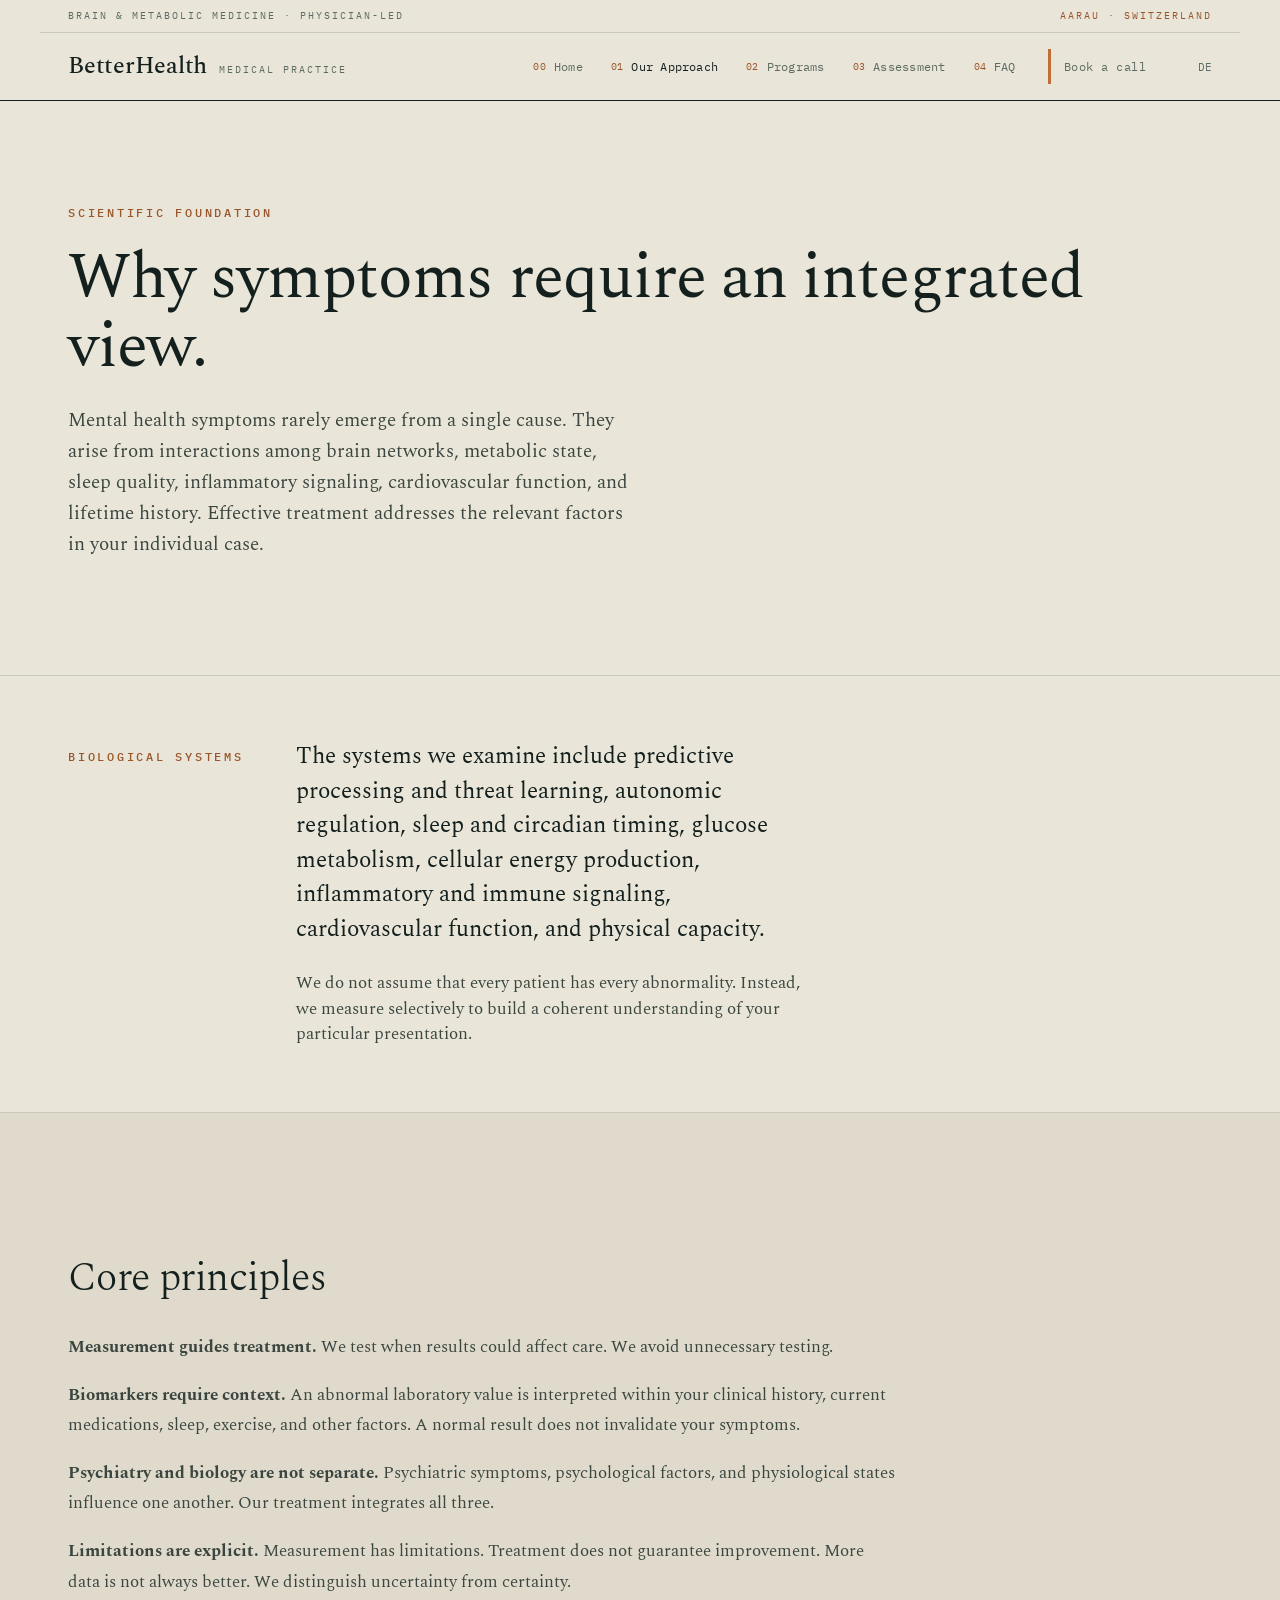
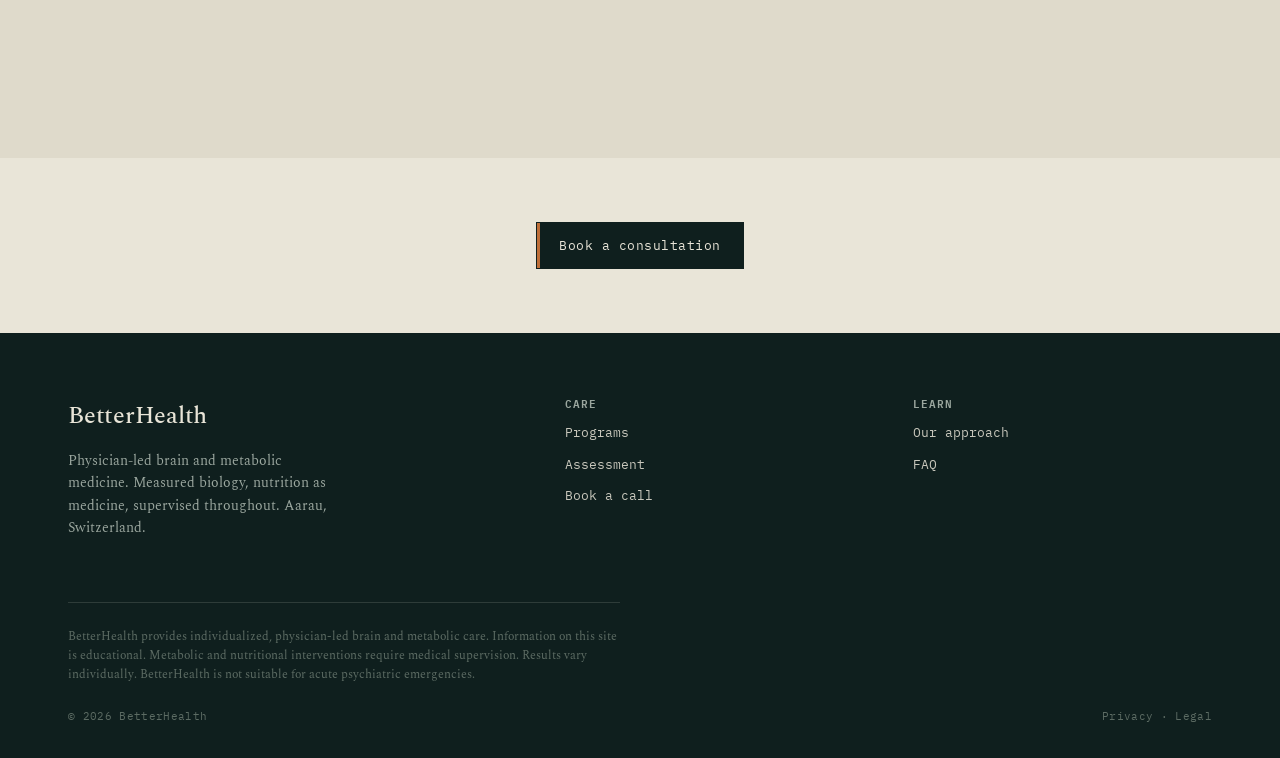
==== approach/index.html @ c5322942 "Add BetterHealth approach page" ====
<!DOCTYPE html>
<html lang="en"><head><meta charset="utf-8"/><meta content="width=device-width, initial-scale=1.0" name="viewport"/><meta content="#17302d" name="theme-color"/><meta content="light" name="color-scheme"/><title>Our Approach — BetterHealth</title><meta content="The scientific and clinical framework behind BetterHealth precision psychiatry and brain-health care." name="description"/><meta content="Our Approach — BetterHealth" property="og:title"/><meta content="The scientific and clinical framework behind BetterHealth precision psychiatry and brain-health care." property="og:description"/><meta content="website" property="og:type"/><link href="../favicon.svg" rel="icon" type="image/svg+xml"/><link href="../site.webmanifest" rel="manifest"/><link href="https://fonts.googleapis.com" rel="preconnect"/><link crossorigin="" href="https://fonts.gstatic.com" rel="preconnect"/><link href="https://fonts.googleapis.com/css2?family=Spectral:ital,wght@0,300;0,400;0,500;0,600;1,400;1,500&amp;family=IBM+Plex+Mono:wght@400;500;600&amp;display=swap" rel="stylesheet"/><link href="../assets/styles.css" rel="stylesheet"/></head><body><a class="skip-link" href="#main-content">Skip to content</a><noscript><p class="no-js-notice">This website requires JavaScript for language switching and interactive elements.</p></noscript><header class="nav">
<div class="registry">
<span data-de="Gehirn- und Stoffwechselmedizin · Ärztlich geleitet" data-en="Brain &amp; metabolic medicine · Physician-led">Brain &amp; metabolic medicine · Physician-led</span>
<span data-de="Aarau · Schweiz" data-en="Aarau · Switzerland">Aarau · Switzerland</span>
</div>
<div class="nav-inner">
<a class="brand" href="../"><b>BetterHealth</b><span data-de="Praxis" data-en="Medical Practice">Medical Practice</span></a>
<button aria-controls="navMenu" aria-expanded="false" aria-label="Menu" class="menu-toggle" type="button">☰</button>
<nav aria-label="Primary" class="nav-index" id="navMenu">
<a href="../"><i>00</i><span data-de="Startseite" data-en="Home">Home</span></a>
<a aria-current="page" href="../approach/"><i>01</i><span data-de="Unser Ansatz" data-en="Our Approach">Our Approach</span></a>
<a href="../programs/"><i>02</i><span data-de="Programme" data-en="Programs">Programs</span></a>
<a href="../assessment/"><i>03</i><span data-de="Bewertung" data-en="Assessment">Assessment</span></a>
<a href="../faq/"><i>04</i><span data-de="Häufig gestellte Fragen" data-en="FAQ">FAQ</span></a>
<a class="btn btn-solid" href="../contact/"><span data-de="Termin buchen" data-en="Book a call">Book a call</span></a>
<button aria-label="Switch language" class="lang-toggle" type="button"><span data-de="EN" data-en="DE">DE</span></button>
</nav>
</div>
</header><main class="page" id="main-content">
<section class="section">
<div class="wrap">
<span class="cap" data-de="Wissenschaftliche Grundlage" data-en="Scientific foundation">Scientific foundation</span>
<h1 data-de="Warum Symptome eine integrierte Sicht erfordern." data-en="Why symptoms require an integrated view." style="font-size:clamp(38px,5.4vw,64px);margin-top:18px">Why symptoms require an integrated view.</h1>
<p data-de="Symptome der psychischen Gesundheit entstehen selten aus einer einzigen Ursache. Sie entstehen aus Wechselwirkungen zwischen Hirnnetzwerken, Stoffwechselzustand, Schlafqualität, Entzündungssignalen, Herz-Kreislauf-Funktion und Lebensgeschichte. Eine effektive Behandlung berücksichtigt die relevanten Faktoren in Ihrem einzelnen Fall." data-en="Mental health symptoms rarely emerge from a single cause. They arise from interactions among brain networks, metabolic state, sleep quality, inflammatory signaling, cardiovascular function, and lifetime history. Effective treatment addresses the relevant factors in your individual case." style="font-size:19px;color:var(--ink-soft);margin-top:24px;max-width:56ch">Mental health symptoms rarely emerge from a single cause. They arise from interactions among brain networks, metabolic state, sleep quality, inflammatory signaling, cardiovascular function, and lifetime history. Effective treatment addresses the relevant factors in your individual case.</p>
</div>
</section>
<section class="thesis">
<div class="wrap">
<span class="cap" data-de="Biologische Systeme" data-en="Biological systems">Biological systems</span>
<div>
<p data-de="Die Systeme, die wir untersuchen, umfassen vorhersagende Verarbeitung und Bedrohungserlernen, autonome Regulierung, Schlaf- und zirkadiane Zeitgebung, Glukosestoffwechsel, zelluläre Energieproduktion, Entzündungs- und Immunsignalisierung, Herz-Kreislauf-Funktion und physische Kapazität." data-en="The systems we examine include predictive processing and threat learning, autonomic regulation, sleep and circadian timing, glucose metabolism, cellular energy production, inflammatory and immune signaling, cardiovascular function, and physical capacity.">The systems we examine include predictive processing and threat learning, autonomic regulation, sleep and circadian timing, glucose metabolism, cellular energy production, inflammatory and immune signaling, cardiovascular function, and physical capacity.</p>
<p data-de="Wir gehen nicht davon aus, dass jeder Patient jede Abnormität hat. Stattdessen messen wir selektiv, um ein kohärentes Verständnis Ihrer besonderen Präsentation zu entwickeln." data-en="We do not assume that every patient has every abnormality. Instead, we measure selectively to build a coherent understanding of your particular presentation.">We do not assume that every patient has every abnormality. Instead, we measure selectively to build a coherent understanding of your particular presentation.</p>
</div>
</div>
</section>
<section class="section" style="background:var(--porcelain-2);">
<div class="wrap" style="padding-top:var(--s5);padding-bottom:var(--s5);">
<h2 data-de="Kernprinzipien" data-en="Core principles" style="font-size:clamp(26px,3.4vw,40px);font-weight:300;margin-bottom:var(--s4)">Core principles</h2>
<div style="max-width:92ch;line-height:1.8;font-size:17px;color:var(--ink-soft);">
<p><b data-de="Messung leitet die Behandlung." data-en="Measurement guides treatment.">Measurement guides treatment.</b> <span data-de="Wir testen, wenn die Ergebnisse die Pflege beeinflussen könnten. Wir vermeiden unnötige Tests." data-en="We test when results could affect care. We avoid unnecessary testing.">We test when results could affect care. We avoid unnecessary testing.</span></p>
<p style="margin-top:16px"><b data-de="Biomarker erfordern Kontext." data-en="Biomarkers require context.">Biomarkers require context.</b> <span data-de="Ein abnormaler Laborwert wird im Rahmen Ihrer klinischen Krankengeschichte, aktuellen Medikamente, Schlaf, Bewegung und anderer Faktoren interpretiert. Ein normales Ergebnis invalidiert Ihre Symptome nicht." data-en="An abnormal laboratory value is interpreted within your clinical history, current medications, sleep, exercise, and other factors. A normal result does not invalidate your symptoms.">An abnormal laboratory value is interpreted within your clinical history, current medications, sleep, exercise, and other factors. A normal result does not invalidate your symptoms.</span></p>
<p style="margin-top:16px"><b data-de="Psychiatrie und Biologie sind nicht getrennt." data-en="Psychiatry and biology are not separate.">Psychiatry and biology are not separate.</b> <span data-de="Psychiatrische Symptome, psychologische Faktoren und physiologische Zustände beeinflussen sich gegenseitig. Unsere Behandlung integriert alle drei." data-en="Psychiatric symptoms, psychological factors, and physiological states influence one another. Our treatment integrates all three.">Psychiatric symptoms, psychological factors, and physiological states influence one another. Our treatment integrates all three.</span></p>
<p style="margin-top:16px"><b data-de="Grenzen sind explizit." data-en="Limitations are explicit.">Limitations are explicit.</b> <span data-de="Messung hat Grenzen. Behandlung garantiert keine Verbesserung. Mehr Daten sind nicht immer besser. Wir unterscheiden Unsicherheit von Sicherheit." data-en="Measurement has limitations. Treatment does not guarantee improvement. More data is not always better. We distinguish uncertainty from certainty.">Measurement has limitations. Treatment does not guarantee improvement. More data is not always better. We distinguish uncertainty from certainty.</span></p>
</div>
</div>
</section>
<a class="btn btn-solid" href="../contact/" style="margin:var(--s6) auto;display:block;width:fit-content"><span data-de="Buchen Sie eine Beratung" data-en="Book a consultation">Book a consultation</span></a>
</main><footer>
<div class="wrap">
<div class="fcols">
<div>
<a class="brand" href="../"><b>BetterHealth</b></a>
<p class="fdesc" data-de="Ärztlich geleitete Gehirn- und Stoffwechselmedizin. Gemessene Biologie, Ernährung als Medizin, überall beaufsichtigt. Aarau, Schweiz." data-en="Physician-led brain and metabolic medicine. Measured biology, nutrition as medicine, supervised throughout. Aarau, Switzerland.">Physician-led brain and metabolic medicine. Measured biology, nutrition as medicine, supervised throughout. Aarau, Switzerland.</p>
</div>
<div class="fcol">
<h4 data-de="Pflege" data-en="Care">Care</h4>
<a data-de="Programme" data-en="Programs" href="../programs/" style="cursor:pointer">Programs</a>
<a data-de="Bewertung" data-en="Assessment" href="../assessment/" style="cursor:pointer">Assessment</a>
<a data-de="Termin buchen" data-en="Book a call" href="../contact/" style="cursor:pointer">Book a call</a>
</div>
<div class="fcol">
<h4 data-de="Lernen" data-en="Learn">Learn</h4>
<a data-de="Unser Ansatz" data-en="Our approach" href="../approach/" style="cursor:pointer">Our approach</a>
<a data-de="Häufig gestellte Fragen" data-en="FAQ" href="../faq/" style="cursor:pointer">FAQ</a>
</div>
</div>
<p class="disclaimer" data-de="BetterHealth bietet individualisierte, ärztlich geleitete Gehirn- und Stoffwechselbetreuung. Informationen auf dieser Website dienen nur zu Bildungszwecken. Stoffwechsel- und Ernährungsinterventionen erfordern medizinische Überwachung. Die Ergebnisse sind individuell unterschiedlich. BetterHealth ist nicht für akute psychiatrische Notfälle geeignet." data-en="BetterHealth provides individualized, physician-led brain and metabolic care. Information on this site is educational. Metabolic and nutritional interventions require medical supervision. Results vary individually. BetterHealth is not suitable for acute psychiatric emergencies.">BetterHealth provides individualized, physician-led brain and metabolic care. Information on this site is educational. Metabolic and nutritional interventions require medical supervision. Results vary individually. BetterHealth is not suitable for acute psychiatric emergencies.</p>
<div class="fbottom">
<span data-de="© 2026 BetterHealth" data-en="© 2026 BetterHealth">© 2026 BetterHealth</span>
<span data-de="Datenschutz · Rechtliches" data-en="Privacy · Legal" title="Legal pages require final Swiss legal review before publication.">Privacy · Legal</span>
</div>
</div>
</footer><script defer="" src="../assets/app.js"></script></body></html>
---- assets/styles.css ----
:root{
  --petrol:oklch(0.225 0.022 190.6);--petrol-2:oklch(0.263 0.028 199.4);--petrol-line:rgba(233,229,216,.14);
  --porcelain:oklch(0.921 0.018 92.7);--porcelain-2:oklch(0.888 0.021 91.6);--porcelain-3:oklch(0.949 0.014 93.0);
  --ink:oklch(0.231 0.017 183.3);--ink-soft:oklch(0.381 0.020 159.7);
  --slate:oklch(0.513 0.022 162.3);--slate-light:oklch(0.716 0.018 156.8);
  --copper:oklch(0.617 0.122 52.4);--copper-bright:oklch(0.689 0.125 54.2);--copper-deep:oklch(0.523 0.108 50.3);
  --ease-expo:cubic-bezier(.16,1,.3,1);
  --maxw:1200px;
  --serif:"Spectral",Georgia,serif;
  --mono:"IBM Plex Mono",ui-monospace,monospace;
  --s1:8px;--s2:16px;--s3:24px;--s4:32px;--s5:48px;--s6:64px;--s7:96px;
}
*{box-sizing:border-box}
html{scroll-behavior:smooth}
body{margin:0;background:var(--porcelain);color:var(--ink);font-family:var(--serif);font-size:18px;line-height:1.62;-webkit-font-smoothing:antialiased}
a{color:inherit;text-decoration:none}
h1,h2,h3,h4{margin:0;font-family:var(--serif);font-weight:400;letter-spacing:-.015em;line-height:1.08}
.wrap{max-width:var(--maxw);margin:0 auto;padding:0 28px}
.section{padding:var(--s7) 0;position:relative}
.cap{font-family:var(--mono);font-size:11.5px;letter-spacing:.24em;text-transform:uppercase;color:var(--copper-deep);font-weight:500}
.mono{font-family:var(--mono)}

.btn{display:inline-flex;align-items:center;gap:10px;min-height:44px;padding:12px 22px;text-decoration:none;font-family:var(--mono);font-size:13px;letter-spacing:.04em;border:1px solid transparent;cursor:pointer;transition:transform .18s ease,background .2s;position:relative}
.btn-solid{background:var(--petrol);color:var(--porcelain)}
.btn-solid:hover{transform:translateY(-2px)}
.btn-solid::before{content:"";position:absolute;left:0;top:0;bottom:0;width:3px;background:var(--copper)}
.btn-ghost{border-color:rgba(20,32,30,.32);color:var(--ink);background:transparent}
.btn-ghost:hover{border-color:var(--ink);transform:translateY(-2px)}

header.nav{background:var(--porcelain);border-bottom:1px solid var(--ink);position:relative;z-index:50}
.registry{max-width:var(--maxw);margin:0 auto;padding:8px 28px;display:flex;justify-content:space-between;gap:16px;font-family:var(--mono);font-size:10px;letter-spacing:.2em;text-transform:uppercase;color:var(--slate);border-bottom:1px solid rgba(20,32,30,.14);flex-wrap:wrap}
.registry span:last-child{color:var(--copper-deep)}
.nav-inner{max-width:var(--maxw);margin:0 auto;padding:14px 28px;display:flex;align-items:center;justify-content:space-between;gap:24px}
.brand{display:flex;align-items:baseline;gap:12px;text-decoration:none;cursor:pointer}
.brand b{font-family:var(--serif);font-weight:500;font-size:24px;letter-spacing:-.01em}
.brand span{font-family:var(--mono);font-size:10px;letter-spacing:.2em;text-transform:uppercase;color:var(--slate)}
.menu-toggle{display:none;background:none;border:none;font-size:24px;cursor:pointer;color:var(--slate);padding:0;width:44px;height:44px;flex-shrink:0}
.nav-index{display:flex;gap:28px;align-items:center;font-family:var(--mono);font-size:12px;letter-spacing:.02em}
.nav-index a{text-decoration:none;color:var(--slate);transition:color .2s;cursor:pointer;display:inline-flex;gap:8px;align-items:center;background:none;border:none;font-size:12px;padding:0;white-space:nowrap}
.nav-index a i{color:var(--copper-deep);font-style:normal;font-size:10px}
.nav-index a:hover{color:var(--ink)}
.nav-index .btn{padding:8px 16px;min-height:0;margin-left:4px}
.lang-toggle{background:none;border:none;font-family:var(--mono);font-size:11px;cursor:pointer;color:var(--slate);padding:0;margin-left:8px;flex-shrink:0}
.lang-toggle:hover{color:var(--ink)}
@media(max-width:940px){
  .registry{flex-direction:column;gap:6px;padding:8px 28px}
  .registry span:first-child{font-size:9px}
  .registry span:last-child{font-size:9px}
  .menu-toggle{display:flex;align-items:center;justify-content:center}
  .nav-index{position:fixed;top:120px;left:0;right:0;flex-direction:column;gap:0;background:var(--porcelain);border-bottom:1px solid var(--ink);padding:0;max-height:0;overflow:hidden;transition:max-height .3s ease;align-items:stretch}
  .nav-index.open{max-height:600px}
  .nav-index a{display:flex;padding:16px 28px;border-bottom:1px solid rgba(20,32,30,.08);width:100%;align-items:center;gap:10px}
  .nav-index a i{min-width:20px}
  .nav-index a:last-child{border-bottom:none}
  .nav-index .btn{width:auto;margin:16px 28px;margin-top:20px;padding:12px 22px}
  .lang-toggle{display:block;padding:16px 28px;border-top:1px solid rgba(20,32,30,.08);width:100%;text-align:left}
  .nav-inner{padding:12px 28px}
}

.reveal{opacity:0;transform:translateY(12px);transition:opacity .6s var(--ease-expo),transform .6s var(--ease-expo)}
.reveal.in{opacity:1;transform:none}

.hero{padding:56px 0 var(--s7);background-image:linear-gradient(rgba(20,32,30,.045) 1px,transparent 1px),linear-gradient(90deg,rgba(20,32,30,.045) 1px,transparent 1px);background-size:34px 34px}
.hero-head{display:grid;grid-template-columns:1.05fr .95fr;gap:var(--s5);align-items:end;margin-bottom:var(--s5)}
.hero h1{font-size:clamp(38px,5.4vw,72px);font-weight:300;line-height:1.02}
.hero h1 em{font-style:italic;color:var(--copper-deep);font-weight:500}
.hero .lede{font-size:19px;color:var(--ink-soft);max-width:48ch;margin-top:0}
.hero-actions{margin-top:var(--s3);display:flex;gap:12px;flex-wrap:wrap}
@media(max-width:900px){.hero-head{grid-template-columns:1fr;gap:var(--s3)}}

.plate{border:1px solid rgba(20,32,30,.24);background:var(--porcelain-3);position:relative}
.plate-bar{display:flex;justify-content:space-between;align-items:center;padding:12px 18px;border-bottom:1px solid rgba(20,32,30,.16);font-family:var(--mono);font-size:11px;letter-spacing:.14em;text-transform:uppercase;color:var(--slate)}
.plate-bar b{color:var(--ink);font-weight:600}

.thesis{border-top:1px solid rgba(20,32,30,.14);border-bottom:1px solid rgba(20,32,30,.14)}
.thesis .wrap{display:grid;grid-template-columns:180px 1fr;gap:var(--s5);padding-top:var(--s6);padding-bottom:var(--s6)}
.thesis .cap{padding-top:8px}
.thesis p{font-size:23px;line-height:1.5;margin:0;max-width:40ch;color:var(--ink)}
.thesis p+p{margin-top:var(--s3);font-size:17px;color:var(--ink-soft);max-width:56ch}
@media(max-width:820px){.thesis .wrap{grid-template-columns:1fr;gap:var(--s2)}}

.method{background:var(--petrol);color:var(--porcelain);background-image:linear-gradient(rgba(233,229,216,.03) 1px,transparent 1px),linear-gradient(90deg,rgba(233,229,216,.03) 1px,transparent 1px);background-size:34px 34px}
.method .cap{color:var(--copper-bright)}
.method h2{color:var(--porcelain);font-size:clamp(28px,3.6vw,44px);font-weight:300;margin-top:12px;max-width:20ch}
.method .intro{color:var(--slate-light);max-width:56ch;margin-top:16px;font-size:16px}
.seq{margin-top:var(--s6);border-top:1px solid rgba(233,229,216,.14)}
.seqrow{display:grid;grid-template-columns:90px 1fr 2fr;gap:var(--s4);padding:var(--s4) 0;border-bottom:1px solid rgba(233,229,216,.14);align-items:baseline}
.seqrow .idx{font-family:var(--mono);font-size:13px;color:var(--copper-bright);letter-spacing:.1em}
.seqrow h3{color:var(--porcelain);font-size:24px}
.seqrow p{color:var(--slate-light);font-size:15px;line-height:1.6;margin:0}
@media(max-width:820px){.seqrow{grid-template-columns:1fr;gap:8px;padding:var(--s3) 0}}

.results{background:var(--petrol-2);color:var(--porcelain)}
.results .cap{color:var(--copper-bright)}
.results h2{color:var(--porcelain);font-size:clamp(26px,3.4vw,40px);font-weight:300;margin-top:12px;max-width:24ch}
.results .sub{color:var(--slate-light);max-width:60ch;margin-top:16px;font-size:16px}
.readout{margin-top:var(--s5);border-top:1px solid rgba(233,229,216,.14)}
.rrow{display:grid;grid-template-columns:180px 1fr;gap:var(--s4);align-items:baseline;padding:var(--s3) 0;border-bottom:1px solid rgba(233,229,216,.14)}
.rrow .rn{font-family:var(--serif);font-size:clamp(34px,4vw,48px);color:var(--copper-bright);font-weight:300;line-height:1}
.rrow .rl{color:var(--slate-light);font-size:15px}
@media(max-width:600px){.rrow{grid-template-columns:1fr;gap:6px}}

.tgrid{display:grid;grid-template-columns:1fr 1.14fr 1fr;gap:0;border:1px solid rgba(20,32,30,.2)}
.tcard{padding:30px 26px;border-right:1px solid rgba(20,32,30,.2);display:flex;flex-direction:column;background:var(--porcelain-3)}
.tcard:last-child{border-right:0}
.tcard.feat{background:var(--porcelain);position:relative}
.tcard.feat::before{content:"";position:absolute;left:0;right:0;top:0;height:3px;background:var(--copper)}
.tcard .tname{font-family:var(--serif);font-size:27px;font-weight:500}
.tcard .tfor{font-family:var(--mono);font-size:10.5px;letter-spacing:.06em;text-transform:uppercase;color:var(--copper-deep);margin:8px 0 20px}
.tcard ul{list-style:none;margin:0 0 24px;padding:0;display:grid;gap:11px}
.tcard li{color:var(--ink-soft);font-size:14.5px;line-height:1.5;padding-left:22px;position:relative}
.tcard li svg{position:absolute;left:0;top:5px;width:13px;height:13px}
.tcard .price{font-family:var(--mono);font-size:11.5px;color:var(--slate);margin-top:auto;margin-bottom:14px;letter-spacing:.03em}
.tcard .btn{justify-content:center}
@media(max-width:820px){.tgrid{grid-template-columns:1fr}.tcard{border-right:0;border-bottom:1px solid rgba(20,32,30,.2)}.tcard:last-child{border-bottom:0}}

.contact{background:var(--petrol);color:var(--porcelain)}
.contact .wrap{display:grid;grid-template-columns:.85fr 1.15fr;gap:var(--s5)}
.contact .cap{color:var(--copper-bright)}
.contact h2{color:var(--porcelain);font-size:clamp(26px,3.4vw,40px);font-weight:300;margin-top:12px;max-width:14ch}
.contact p{color:var(--slate-light);margin-top:16px;font-size:16px}
.notice{margin-top:20px;border:1px solid rgba(233,229,216,.14);padding:14px 16px;font-family:var(--mono);font-size:12px;color:var(--slate-light);line-height:1.5}
.notice b{color:var(--porcelain)}
.form{background:var(--porcelain);padding:28px}
.form label{display:block;font-family:var(--mono);font-size:11px;letter-spacing:.04em;text-transform:uppercase;color:var(--ink);margin:0 0 7px}
.form .field{margin-bottom:16px}
.form input,.form select,.form textarea{width:100%;border:1px solid rgba(20,32,30,.24);padding:12px 13px;font-family:var(--serif);font-size:16px;color:var(--ink);background:var(--porcelain-3);transition:border-color .2s}
.form input:focus,.form select:focus,.form textarea:focus{outline:none;border-color:var(--copper)}
.form textarea{resize:vertical;min-height:92px}
.form .consent{display:flex;gap:10px;align-items:flex-start;font-size:13px;color:var(--ink-soft);margin-bottom:16px;font-family:var(--mono);line-height:1.5}
.form .consent input{width:auto;margin-top:3px}
.form .btn{width:100%;justify-content:center}
@media(max-width:820px){.contact .wrap{grid-template-columns:1fr}}

footer{background:var(--petrol);color:var(--slate-light);padding:var(--s6) 0 var(--s4)}
.fcols{display:grid;grid-template-columns:1.5fr 1fr 1fr;gap:var(--s5)}
footer .brand b{color:var(--porcelain)}
.fdesc{font-size:14px;line-height:1.6;color:var(--slate-light);max-width:38ch;margin-top:14px}
.fcol h4{font-family:var(--mono);font-size:10.5px;letter-spacing:.1em;text-transform:uppercase;color:var(--slate-light);margin:0 0 14px;font-weight:600}
.fcol a{display:block;text-decoration:none;color:var(--porcelain);font-family:var(--mono);font-size:13px;margin-bottom:10px;transition:color .2s;opacity:.85}
.fcol a:hover{opacity:1;color:var(--copper-bright)}
.disclaimer{margin-top:var(--s5);padding-top:var(--s3);border-top:1px solid rgba(233,229,216,.14);font-size:12px;line-height:1.6;color:var(--slate);max-width:92ch}
.fbottom{margin-top:var(--s3);font-family:var(--mono);font-size:11px;color:var(--slate);display:flex;justify-content:space-between;gap:16px;flex-wrap:wrap;letter-spacing:.03em}

.page{display:block}

.measure .head{max-width:60ch;margin-bottom:var(--s5)}
.measure h2{font-size:clamp(28px,3.6vw,44px);font-weight:300;margin-top:12px}
.measure .sub{color:var(--ink-soft);margin-top:14px;font-size:17px}
.programs .head{max-width:56ch;margin-bottom:var(--s5)}
.programs h2{font-size:clamp(28px,3.6vw,44px);font-weight:300;margin-top:12px}

.faq-item{border-top:1px solid rgba(20,32,30,.14);padding:20px 0}
.faq-item h3{font-size:18px;cursor:pointer;display:flex;justify-content:space-between;align-items:center;user-select:none}
.faq-item h3::after{content:"↓";transition:transform .3s}
.faq-item h3.open::after{transform:rotate(180deg)}
.faq-answer{max-height:0;overflow:hidden;transition:max-height .3s ease}
.faq-item.open .faq-answer{max-height:500px;padding-top:15px}

:focus-visible{outline:2px solid var(--copper);outline-offset:3px}
@media(prefers-reduced-motion:reduce){*{transition:none!important;scroll-behavior:auto}.reveal{opacity:1;transform:none}}


/* Production and accessibility layer */
.skip-link{position:fixed;left:16px;top:12px;z-index:999;transform:translateY(-160%);background:var(--porcelain);color:var(--ink);border:1px solid var(--ink);padding:10px 14px;font-family:var(--mono);font-size:12px;transition:transform .2s}
.skip-link:focus{transform:none}
body.menu-open{overflow:hidden}
.nav-index a[aria-current="page"]{color:var(--ink)}
.nav-index a[aria-current="page"] i{color:var(--copper-deep)}

.page:focus{outline:none}
.faq-item h3{margin:0}
.faq-item h3::after{content:none}
.faq-question{width:100%;display:flex;justify-content:space-between;align-items:center;gap:18px;border:0;background:transparent;color:var(--ink);font:inherit;text-align:left;padding:0;cursor:pointer}
.faq-question::after{content:"↓";font-family:var(--mono);font-size:14px;transition:transform .3s;flex:0 0 auto}
.faq-question[aria-expanded="true"]::after{transform:rotate(180deg)}
.form-status{min-height:1.5em;margin:14px 0 0;font-family:var(--mono);font-size:12px;line-height:1.5;color:var(--ink-soft)}
.form-status[data-state="success"]{color:var(--ink)}
.form-status[data-state="error"]{color:var(--copper-deep)}
.form button[disabled]{opacity:.58;cursor:wait;transform:none}
.hp-field{position:absolute!important;left:-10000px!important;width:1px!important;height:1px!important;overflow:hidden!important}
.domain-grid{display:grid;grid-template-columns:1fr 1fr;gap:var(--s4)}
.no-js-notice{margin:0;padding:12px 28px;background:var(--copper-deep);color:white;font-family:var(--mono);font-size:12px;text-align:center}
@media(max-width:700px){.domain-grid{grid-template-columns:1fr}.fcols{grid-template-columns:1fr}.hero{padding-top:36px}.section{padding:64px 0}}
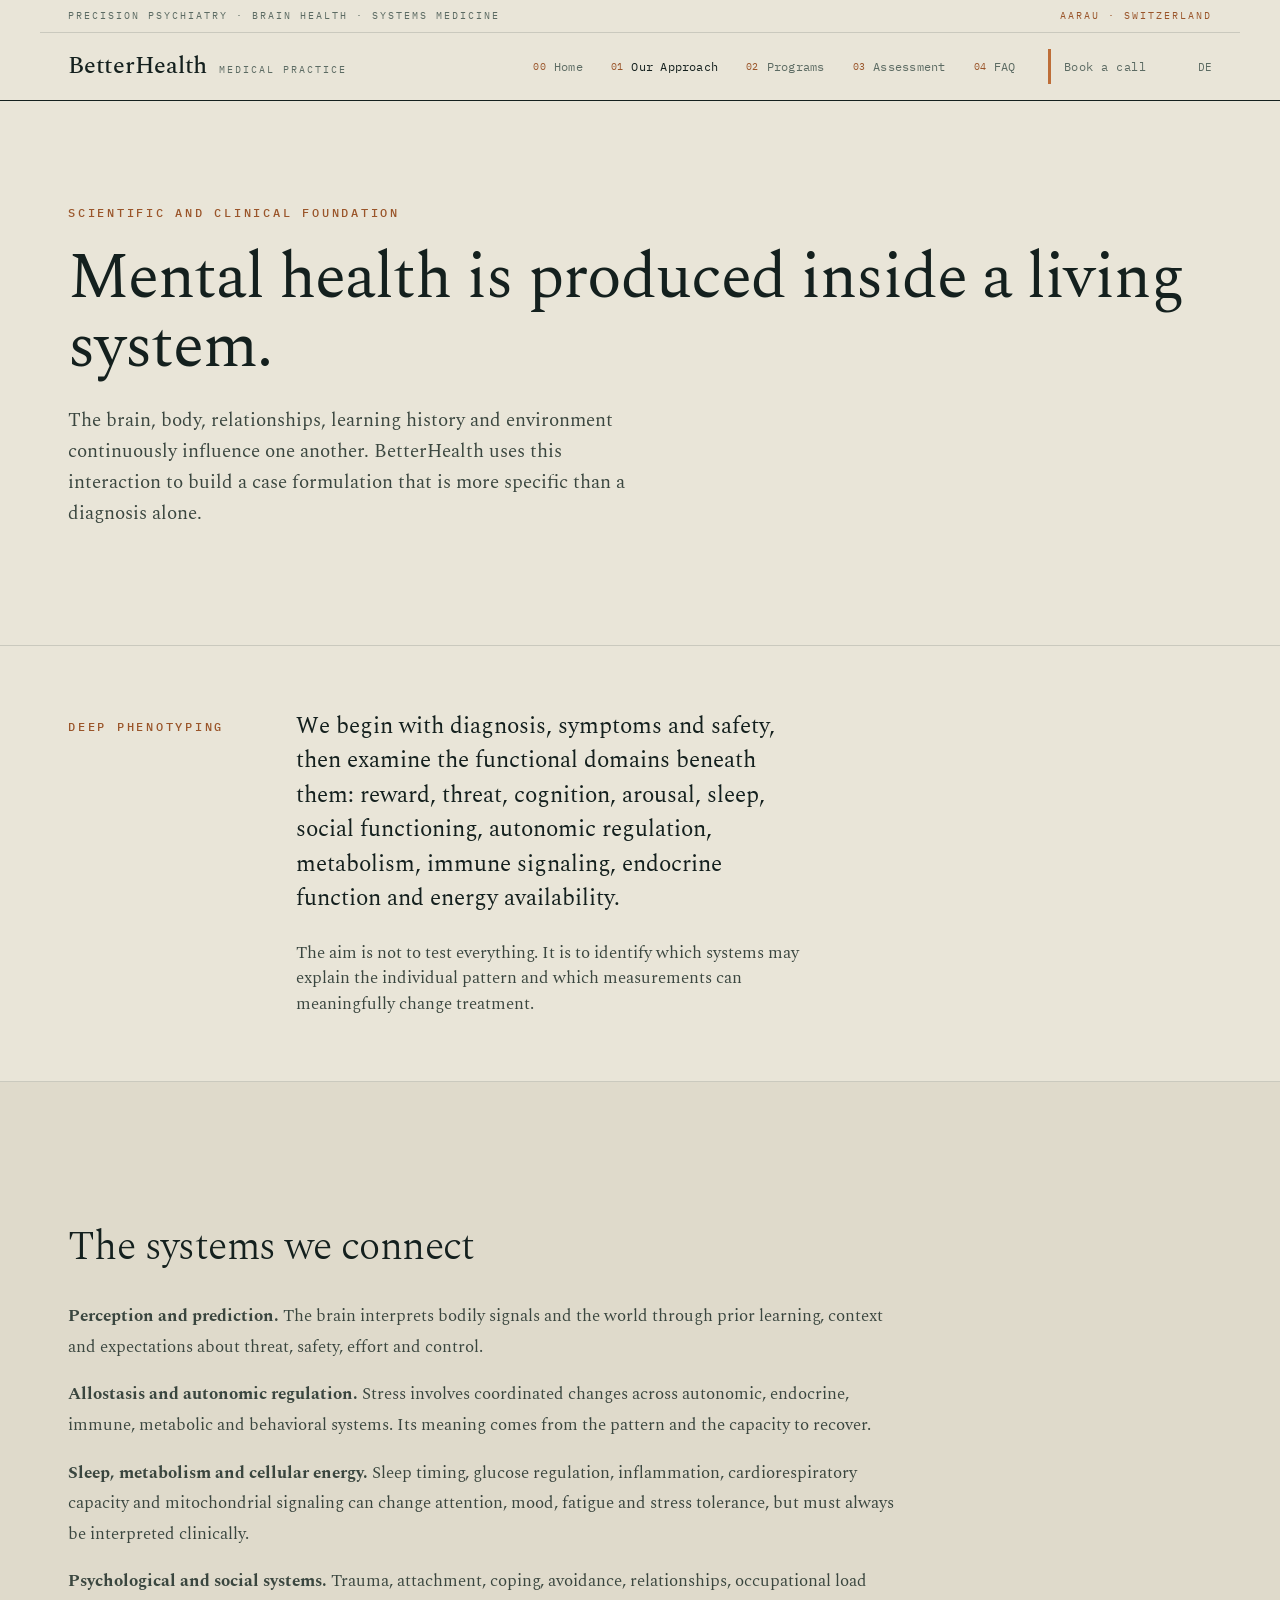
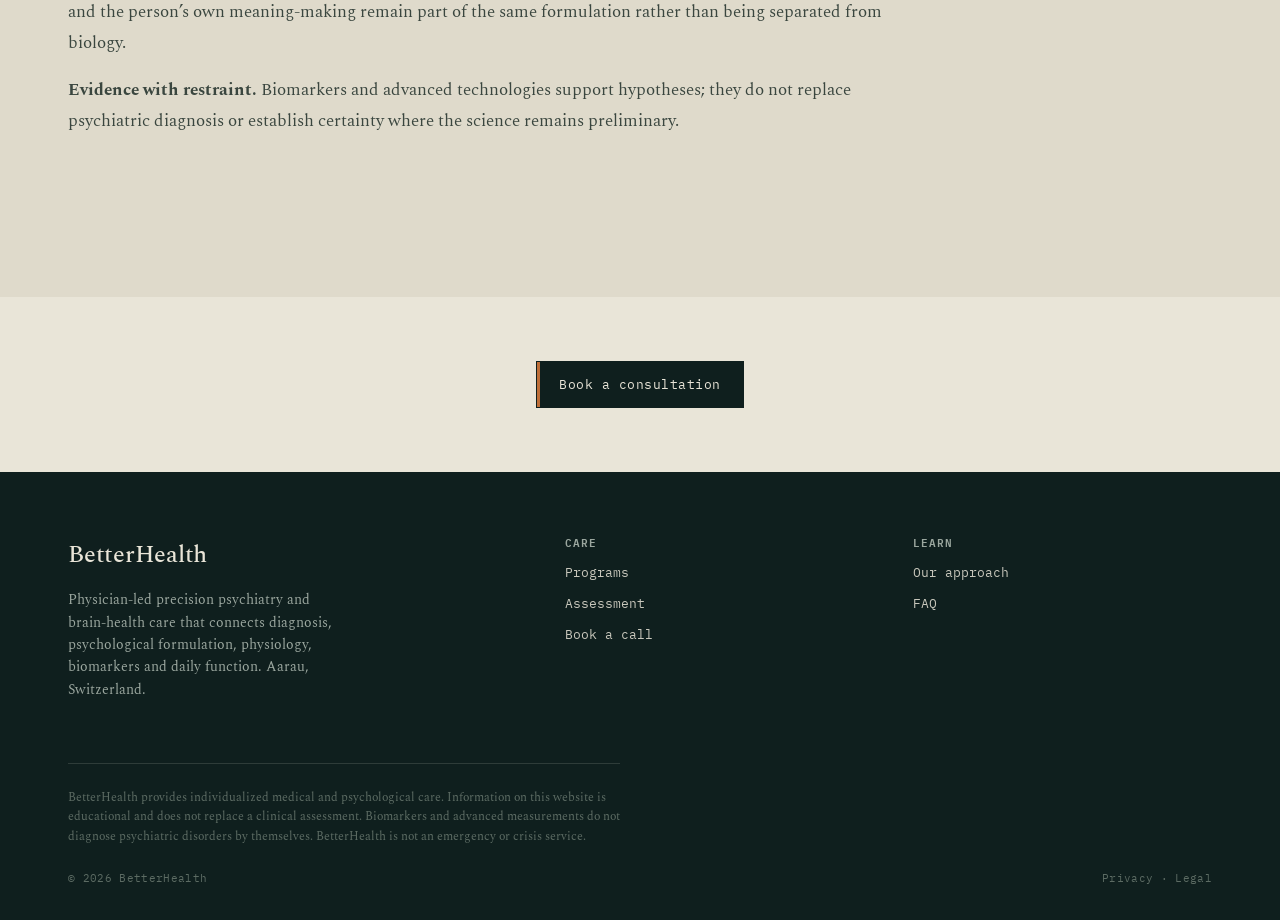
==== commit 22ea4e6a: "Align approach content with BetterHealth precision psychiatry framework" ====
--- a/approach/index.html
+++ b/approach/index.html
@@ -1,74 +1 @@
-<!DOCTYPE html>
-<html lang="en"><head><meta charset="utf-8"/><meta content="width=device-width, initial-scale=1.0" name="viewport"/><meta content="#17302d" name="theme-color"/><meta content="light" name="color-scheme"/><title>Our Approach — BetterHealth</title><meta content="The scientific and clinical framework behind BetterHealth precision psychiatry and brain-health care." name="description"/><meta content="Our Approach — BetterHealth" property="og:title"/><meta content="The scientific and clinical framework behind BetterHealth precision psychiatry and brain-health care." property="og:description"/><meta content="website" property="og:type"/><link href="../favicon.svg" rel="icon" type="image/svg+xml"/><link href="../site.webmanifest" rel="manifest"/><link href="https://fonts.googleapis.com" rel="preconnect"/><link crossorigin="" href="https://fonts.gstatic.com" rel="preconnect"/><link href="https://fonts.googleapis.com/css2?family=Spectral:ital,wght@0,300;0,400;0,500;0,600;1,400;1,500&amp;family=IBM+Plex+Mono:wght@400;500;600&amp;display=swap" rel="stylesheet"/><link href="../assets/styles.css" rel="stylesheet"/></head><body><a class="skip-link" href="#main-content">Skip to content</a><noscript><p class="no-js-notice">This website requires JavaScript for language switching and interactive elements.</p></noscript><header class="nav">
-<div class="registry">
-<span data-de="Gehirn- und Stoffwechselmedizin · Ärztlich geleitet" data-en="Brain &amp; metabolic medicine · Physician-led">Brain &amp; metabolic medicine · Physician-led</span>
-<span data-de="Aarau · Schweiz" data-en="Aarau · Switzerland">Aarau · Switzerland</span>
-</div>
-<div class="nav-inner">
-<a class="brand" href="../"><b>BetterHealth</b><span data-de="Praxis" data-en="Medical Practice">Medical Practice</span></a>
-<button aria-controls="navMenu" aria-expanded="false" aria-label="Menu" class="menu-toggle" type="button">☰</button>
-<nav aria-label="Primary" class="nav-index" id="navMenu">
-<a href="../"><i>00</i><span data-de="Startseite" data-en="Home">Home</span></a>
-<a aria-current="page" href="../approach/"><i>01</i><span data-de="Unser Ansatz" data-en="Our Approach">Our Approach</span></a>
-<a href="../programs/"><i>02</i><span data-de="Programme" data-en="Programs">Programs</span></a>
-<a href="../assessment/"><i>03</i><span data-de="Bewertung" data-en="Assessment">Assessment</span></a>
-<a href="../faq/"><i>04</i><span data-de="Häufig gestellte Fragen" data-en="FAQ">FAQ</span></a>
-<a class="btn btn-solid" href="../contact/"><span data-de="Termin buchen" data-en="Book a call">Book a call</span></a>
-<button aria-label="Switch language" class="lang-toggle" type="button"><span data-de="EN" data-en="DE">DE</span></button>
-</nav>
-</div>
-</header><main class="page" id="main-content">
-<section class="section">
-<div class="wrap">
-<span class="cap" data-de="Wissenschaftliche Grundlage" data-en="Scientific foundation">Scientific foundation</span>
-<h1 data-de="Warum Symptome eine integrierte Sicht erfordern." data-en="Why symptoms require an integrated view." style="font-size:clamp(38px,5.4vw,64px);margin-top:18px">Why symptoms require an integrated view.</h1>
-<p data-de="Symptome der psychischen Gesundheit entstehen selten aus einer einzigen Ursache. Sie entstehen aus Wechselwirkungen zwischen Hirnnetzwerken, Stoffwechselzustand, Schlafqualität, Entzündungssignalen, Herz-Kreislauf-Funktion und Lebensgeschichte. Eine effektive Behandlung berücksichtigt die relevanten Faktoren in Ihrem einzelnen Fall." data-en="Mental health symptoms rarely emerge from a single cause. They arise from interactions among brain networks, metabolic state, sleep quality, inflammatory signaling, cardiovascular function, and lifetime history. Effective treatment addresses the relevant factors in your individual case." style="font-size:19px;color:var(--ink-soft);margin-top:24px;max-width:56ch">Mental health symptoms rarely emerge from a single cause. They arise from interactions among brain networks, metabolic state, sleep quality, inflammatory signaling, cardiovascular function, and lifetime history. Effective treatment addresses the relevant factors in your individual case.</p>
-</div>
-</section>
-<section class="thesis">
-<div class="wrap">
-<span class="cap" data-de="Biologische Systeme" data-en="Biological systems">Biological systems</span>
-<div>
-<p data-de="Die Systeme, die wir untersuchen, umfassen vorhersagende Verarbeitung und Bedrohungserlernen, autonome Regulierung, Schlaf- und zirkadiane Zeitgebung, Glukosestoffwechsel, zelluläre Energieproduktion, Entzündungs- und Immunsignalisierung, Herz-Kreislauf-Funktion und physische Kapazität." data-en="The systems we examine include predictive processing and threat learning, autonomic regulation, sleep and circadian timing, glucose metabolism, cellular energy production, inflammatory and immune signaling, cardiovascular function, and physical capacity.">The systems we examine include predictive processing and threat learning, autonomic regulation, sleep and circadian timing, glucose metabolism, cellular energy production, inflammatory and immune signaling, cardiovascular function, and physical capacity.</p>
-<p data-de="Wir gehen nicht davon aus, dass jeder Patient jede Abnormität hat. Stattdessen messen wir selektiv, um ein kohärentes Verständnis Ihrer besonderen Präsentation zu entwickeln." data-en="We do not assume that every patient has every abnormality. Instead, we measure selectively to build a coherent understanding of your particular presentation.">We do not assume that every patient has every abnormality. Instead, we measure selectively to build a coherent understanding of your particular presentation.</p>
-</div>
-</div>
-</section>
-<section class="section" style="background:var(--porcelain-2);">
-<div class="wrap" style="padding-top:var(--s5);padding-bottom:var(--s5);">
-<h2 data-de="Kernprinzipien" data-en="Core principles" style="font-size:clamp(26px,3.4vw,40px);font-weight:300;margin-bottom:var(--s4)">Core principles</h2>
-<div style="max-width:92ch;line-height:1.8;font-size:17px;color:var(--ink-soft);">
-<p><b data-de="Messung leitet die Behandlung." data-en="Measurement guides treatment.">Measurement guides treatment.</b> <span data-de="Wir testen, wenn die Ergebnisse die Pflege beeinflussen könnten. Wir vermeiden unnötige Tests." data-en="We test when results could affect care. We avoid unnecessary testing.">We test when results could affect care. We avoid unnecessary testing.</span></p>
-<p style="margin-top:16px"><b data-de="Biomarker erfordern Kontext." data-en="Biomarkers require context.">Biomarkers require context.</b> <span data-de="Ein abnormaler Laborwert wird im Rahmen Ihrer klinischen Krankengeschichte, aktuellen Medikamente, Schlaf, Bewegung und anderer Faktoren interpretiert. Ein normales Ergebnis invalidiert Ihre Symptome nicht." data-en="An abnormal laboratory value is interpreted within your clinical history, current medications, sleep, exercise, and other factors. A normal result does not invalidate your symptoms.">An abnormal laboratory value is interpreted within your clinical history, current medications, sleep, exercise, and other factors. A normal result does not invalidate your symptoms.</span></p>
-<p style="margin-top:16px"><b data-de="Psychiatrie und Biologie sind nicht getrennt." data-en="Psychiatry and biology are not separate.">Psychiatry and biology are not separate.</b> <span data-de="Psychiatrische Symptome, psychologische Faktoren und physiologische Zustände beeinflussen sich gegenseitig. Unsere Behandlung integriert alle drei." data-en="Psychiatric symptoms, psychological factors, and physiological states influence one another. Our treatment integrates all three.">Psychiatric symptoms, psychological factors, and physiological states influence one another. Our treatment integrates all three.</span></p>
-<p style="margin-top:16px"><b data-de="Grenzen sind explizit." data-en="Limitations are explicit.">Limitations are explicit.</b> <span data-de="Messung hat Grenzen. Behandlung garantiert keine Verbesserung. Mehr Daten sind nicht immer besser. Wir unterscheiden Unsicherheit von Sicherheit." data-en="Measurement has limitations. Treatment does not guarantee improvement. More data is not always better. We distinguish uncertainty from certainty.">Measurement has limitations. Treatment does not guarantee improvement. More data is not always better. We distinguish uncertainty from certainty.</span></p>
-</div>
-</div>
-</section>
-<a class="btn btn-solid" href="../contact/" style="margin:var(--s6) auto;display:block;width:fit-content"><span data-de="Buchen Sie eine Beratung" data-en="Book a consultation">Book a consultation</span></a>
-</main><footer>
-<div class="wrap">
-<div class="fcols">
-<div>
-<a class="brand" href="../"><b>BetterHealth</b></a>
-<p class="fdesc" data-de="Ärztlich geleitete Gehirn- und Stoffwechselmedizin. Gemessene Biologie, Ernährung als Medizin, überall beaufsichtigt. Aarau, Schweiz." data-en="Physician-led brain and metabolic medicine. Measured biology, nutrition as medicine, supervised throughout. Aarau, Switzerland.">Physician-led brain and metabolic medicine. Measured biology, nutrition as medicine, supervised throughout. Aarau, Switzerland.</p>
-</div>
-<div class="fcol">
-<h4 data-de="Pflege" data-en="Care">Care</h4>
-<a data-de="Programme" data-en="Programs" href="../programs/" style="cursor:pointer">Programs</a>
-<a data-de="Bewertung" data-en="Assessment" href="../assessment/" style="cursor:pointer">Assessment</a>
-<a data-de="Termin buchen" data-en="Book a call" href="../contact/" style="cursor:pointer">Book a call</a>
-</div>
-<div class="fcol">
-<h4 data-de="Lernen" data-en="Learn">Learn</h4>
-<a data-de="Unser Ansatz" data-en="Our approach" href="../approach/" style="cursor:pointer">Our approach</a>
-<a data-de="Häufig gestellte Fragen" data-en="FAQ" href="../faq/" style="cursor:pointer">FAQ</a>
-</div>
-</div>
-<p class="disclaimer" data-de="BetterHealth bietet individualisierte, ärztlich geleitete Gehirn- und Stoffwechselbetreuung. Informationen auf dieser Website dienen nur zu Bildungszwecken. Stoffwechsel- und Ernährungsinterventionen erfordern medizinische Überwachung. Die Ergebnisse sind individuell unterschiedlich. BetterHealth ist nicht für akute psychiatrische Notfälle geeignet." data-en="BetterHealth provides individualized, physician-led brain and metabolic care. Information on this site is educational. Metabolic and nutritional interventions require medical supervision. Results vary individually. BetterHealth is not suitable for acute psychiatric emergencies.">BetterHealth provides individualized, physician-led brain and metabolic care. Information on this site is educational. Metabolic and nutritional interventions require medical supervision. Results vary individually. BetterHealth is not suitable for acute psychiatric emergencies.</p>
-<div class="fbottom">
-<span data-de="© 2026 BetterHealth" data-en="© 2026 BetterHealth">© 2026 BetterHealth</span>
-<span data-de="Datenschutz · Rechtliches" data-en="Privacy · Legal" title="Legal pages require final Swiss legal review before publication.">Privacy · Legal</span>
-</div>
-</div>
-</footer><script defer="" src="../assets/app.js"></script></body></html>+<!DOCTYPE html><html lang="en"><head><meta charset="utf-8"/><meta name="viewport" content="width=device-width, initial-scale=1.0"/><meta name="theme-color" content="#17302d"/><meta name="color-scheme" content="light"/><title>Our Approach — BetterHealth</title><meta name="description" content="The precision-psychiatry and systems-biology framework behind BetterHealth."/><meta property="og:title" content="Our Approach — BetterHealth"/><meta property="og:description" content="The precision-psychiatry and systems-biology framework behind BetterHealth."/><meta property="og:type" content="website"/><link href="../favicon.svg" rel="icon" type="image/svg+xml"/><link href="../site.webmanifest" rel="manifest"/><link href="https://fonts.googleapis.com" rel="preconnect"/><link crossorigin href="https://fonts.gstatic.com" rel="preconnect"/><link href="https://fonts.googleapis.com/css2?family=Spectral:ital,wght@0,300;0,400;0,500;0,600;1,400;1,500&family=IBM+Plex+Mono:wght@400;500;600&display=swap" rel="stylesheet"/><link href="../assets/styles.css" rel="stylesheet"/></head><body><a class="skip-link" href="#main-content">Skip to content</a><noscript><p class="no-js-notice">This website requires JavaScript for language switching and interactive elements.</p></noscript><header class="nav"><div class="registry"><span data-en="Precision psychiatry · Brain health · Systems medicine" data-de="Präzisionspsychiatrie · Gehirngesundheit · Systemmedizin">Precision psychiatry · Brain health · Systems medicine</span><span data-en="Aarau · Switzerland" data-de="Aarau · Schweiz">Aarau · Switzerland</span></div><div class="nav-inner"><a class="brand" href="../"><b>BetterHealth</b><span data-en="Medical Practice" data-de="Praxis">Medical Practice</span></a><button aria-controls="navMenu" aria-expanded="false" aria-label="Menu" class="menu-toggle" type="button">☰</button><nav aria-label="Primary" class="nav-index" id="navMenu"><a href="../"><i>00</i><span data-en="Home" data-de="Startseite">Home</span></a><a aria-current="page" href="../approach/"><i>01</i><span data-en="Our Approach" data-de="Unser Ansatz">Our Approach</span></a><a href="../programs/"><i>02</i><span data-en="Programs" data-de="Programme">Programs</span></a><a href="../assessment/"><i>03</i><span data-en="Assessment" data-de="Abklärung">Assessment</span></a><a href="../faq/"><i>04</i><span data-en="FAQ" data-de="FAQ">FAQ</span></a><a class="btn btn-solid" href="../contact/"><span data-en="Book a call" data-de="Gespräch buchen">Book a call</span></a><button aria-label="Switch language" class="lang-toggle" type="button"><span data-en="DE" data-de="EN">DE</span></button></nav></div></header><main class="page" id="main-content"><section class="section"><div class="wrap"><span class="cap" data-en="Scientific and clinical foundation" data-de="Wissenschaftliche und klinische Grundlage">Scientific and clinical foundation</span><h1 style="font-size:clamp(38px,5.4vw,64px);margin-top:18px" data-en="Mental health is produced inside a living system." data-de="Psychische Gesundheit entsteht in einem lebenden System.">Mental health is produced inside a living system.</h1><p style="font-size:19px;color:var(--ink-soft);margin-top:24px;max-width:56ch" data-en="The brain, body, relationships, learning history and environment continuously influence one another. BetterHealth uses this interaction to build a case formulation that is more specific than a diagnosis alone." data-de="Gehirn, Körper, Beziehungen, Lerngeschichte und Umwelt beeinflussen sich fortlaufend gegenseitig. BetterHealth nutzt dieses Zusammenspiel, um eine Fallformulierung zu entwickeln, die spezifischer ist als eine Diagnose allein.">The brain, body, relationships, learning history and environment continuously influence one another. BetterHealth uses this interaction to build a case formulation that is more specific than a diagnosis alone.</p></div></section><section class="thesis"><div class="wrap"><span class="cap" data-en="Deep phenotyping" data-de="Tiefe Phänotypisierung">Deep phenotyping</span><div><p data-en="We begin with diagnosis, symptoms and safety, then examine the functional domains beneath them: reward, threat, cognition, arousal, sleep, social functioning, autonomic regulation, metabolism, immune signaling, endocrine function and energy availability." data-de="Wir beginnen mit Diagnose, Symptomen und Sicherheit und untersuchen danach die darunterliegenden Funktionsbereiche: Belohnung, Bedrohung, Kognition, Aktivierung, Schlaf, soziale Funktion, autonome Regulation, Stoffwechsel, Immunsignale, endokrine Funktion und Energieverfügbarkeit.">We begin with diagnosis, symptoms and safety, then examine the functional domains beneath them: reward, threat, cognition, arousal, sleep, social functioning, autonomic regulation, metabolism, immune signaling, endocrine function and energy availability.</p><p data-en="The aim is not to test everything. It is to identify which systems may explain the individual pattern and which measurements can meaningfully change treatment." data-de="Das Ziel ist nicht, alles zu testen. Es geht darum, jene Systeme zu identifizieren, die das individuelle Muster erklären könnten, und jene Messungen auszuwählen, die die Behandlung sinnvoll verändern können.">The aim is not to test everything. It is to identify which systems may explain the individual pattern and which measurements can meaningfully change treatment.</p></div></div></section><section class="section" style="background:var(--porcelain-2);"><div class="wrap" style="padding-top:var(--s5);padding-bottom:var(--s5);"><h2 style="font-size:clamp(26px,3.4vw,40px);font-weight:300;margin-bottom:var(--s4)" data-en="The systems we connect" data-de="Die Systeme, die wir verbinden">The systems we connect</h2><div style="max-width:92ch;line-height:1.8;font-size:17px;color:var(--ink-soft);"><p><b data-en="Perception and prediction." data-de="Wahrnehmung und Vorhersage.">Perception and prediction.</b> <span data-en="The brain interprets bodily signals and the world through prior learning, context and expectations about threat, safety, effort and control." data-de="Das Gehirn interpretiert Körpersignale und die Welt durch frühere Lernerfahrungen, Kontext und Erwartungen zu Bedrohung, Sicherheit, Anstrengung und Kontrolle.">The brain interprets bodily signals and the world through prior learning, context and expectations about threat, safety, effort and control.</span></p><p style="margin-top:16px"><b data-en="Allostasis and autonomic regulation." data-de="Allostase und autonome Regulation.">Allostasis and autonomic regulation.</b> <span data-en="Stress involves coordinated changes across autonomic, endocrine, immune, metabolic and behavioral systems. Its meaning comes from the pattern and the capacity to recover." data-de="Stress umfasst koordinierte Veränderungen autonomer, endokriner, immunologischer, metabolischer und verhaltensbezogener Systeme. Seine Bedeutung ergibt sich aus dem Muster und der Fähigkeit zur Erholung.">Stress involves coordinated changes across autonomic, endocrine, immune, metabolic and behavioral systems. Its meaning comes from the pattern and the capacity to recover.</span></p><p style="margin-top:16px"><b data-en="Sleep, metabolism and cellular energy." data-de="Schlaf, Stoffwechsel und zelluläre Energie.">Sleep, metabolism and cellular energy.</b> <span data-en="Sleep timing, glucose regulation, inflammation, cardiorespiratory capacity and mitochondrial signaling can change attention, mood, fatigue and stress tolerance, but must always be interpreted clinically." data-de="Schlafrhythmus, Glukoseregulation, Entzündung, kardiorespiratorische Leistungsfähigkeit und mitochondriale Signalwege können Aufmerksamkeit, Stimmung, Müdigkeit und Stresstoleranz beeinflussen, müssen jedoch immer klinisch interpretiert werden.">Sleep timing, glucose regulation, inflammation, cardiorespiratory capacity and mitochondrial signaling can change attention, mood, fatigue and stress tolerance, but must always be interpreted clinically.</span></p><p style="margin-top:16px"><b data-en="Psychological and social systems." data-de="Psychologische und soziale Systeme.">Psychological and social systems.</b> <span data-en="Trauma, attachment, coping, avoidance, relationships, occupational load and the person’s own meaning-making remain part of the same formulation rather than being separated from biology." data-de="Trauma, Bindung, Bewältigung, Vermeidung, Beziehungen, berufliche Belastung und die persönliche Bedeutungsgebung bleiben Teil derselben Fallformulierung und werden nicht von der Biologie getrennt.">Trauma, attachment, coping, avoidance, relationships, occupational load and the person’s own meaning-making remain part of the same formulation rather than being separated from biology.</span></p><p style="margin-top:16px"><b data-en="Evidence with restraint." data-de="Evidenz mit Zurückhaltung.">Evidence with restraint.</b> <span data-en="Biomarkers and advanced technologies support hypotheses; they do not replace psychiatric diagnosis or establish certainty where the science remains preliminary." data-de="Biomarker und fortgeschrittene Technologien unterstützen Hypothesen; sie ersetzen keine psychiatrische Diagnose und schaffen keine Gewissheit, wo die wissenschaftliche Evidenz vorläufig bleibt.">Biomarkers and advanced technologies support hypotheses; they do not replace psychiatric diagnosis or establish certainty where the science remains preliminary.</span></p></div></div></section><a class="btn btn-solid" href="../contact/" style="margin:var(--s6) auto;display:block;width:fit-content"><span data-en="Book a consultation" data-de="Gespräch buchen">Book a consultation</span></a></main><footer><div class="wrap"><div class="fcols"><div><a class="brand" href="../"><b>BetterHealth</b></a><p class="fdesc" data-en="Physician-led precision psychiatry and brain-health care that connects diagnosis, psychological formulation, physiology, biomarkers and daily function. Aarau, Switzerland." data-de="Ärztlich geleitete Präzisionspsychiatrie und Gehirngesundheit, die Diagnose, psychologische Fallformulierung, Physiologie, Biomarker und Alltagsfunktion verbindet. Aarau, Schweiz.">Physician-led precision psychiatry and brain-health care that connects diagnosis, psychological formulation, physiology, biomarkers and daily function. Aarau, Switzerland.</p></div><div class="fcol"><h4 data-en="Care" data-de="Behandlung">Care</h4><a data-en="Programs" data-de="Programme" href="../programs/">Programs</a><a data-en="Assessment" data-de="Abklärung" href="../assessment/">Assessment</a><a data-en="Book a call" data-de="Gespräch buchen" href="../contact/">Book a call</a></div><div class="fcol"><h4 data-en="Learn" data-de="Verstehen">Learn</h4><a data-en="Our approach" data-de="Unser Ansatz" href="../approach/">Our approach</a><a data-en="FAQ" data-de="FAQ" href="../faq/">FAQ</a></div></div><p class="disclaimer" data-en="BetterHealth provides individualized medical and psychological care. Information on this website is educational and does not replace a clinical assessment. Biomarkers and advanced measurements do not diagnose psychiatric disorders by themselves. BetterHealth is not an emergency or crisis service." data-de="BetterHealth bietet individualisierte medizinische und psychologische Betreuung. Die Informationen auf dieser Website dienen der Aufklärung und ersetzen keine klinische Abklärung. Biomarker und weiterführende Messungen diagnostizieren für sich allein keine psychiatrischen Erkrankungen. BetterHealth ist kein Notfall- oder Krisendienst.">BetterHealth provides individualized medical and psychological care. Information on this website is educational and does not replace a clinical assessment. Biomarkers and advanced measurements do not diagnose psychiatric disorders by themselves. BetterHealth is not an emergency or crisis service.</p><div class="fbottom"><span>© 2026 BetterHealth</span><span data-en="Privacy · Legal" data-de="Datenschutz · Rechtliches">Privacy · Legal</span></div></div></footer><script defer src="../assets/app.js"></script></body></html>
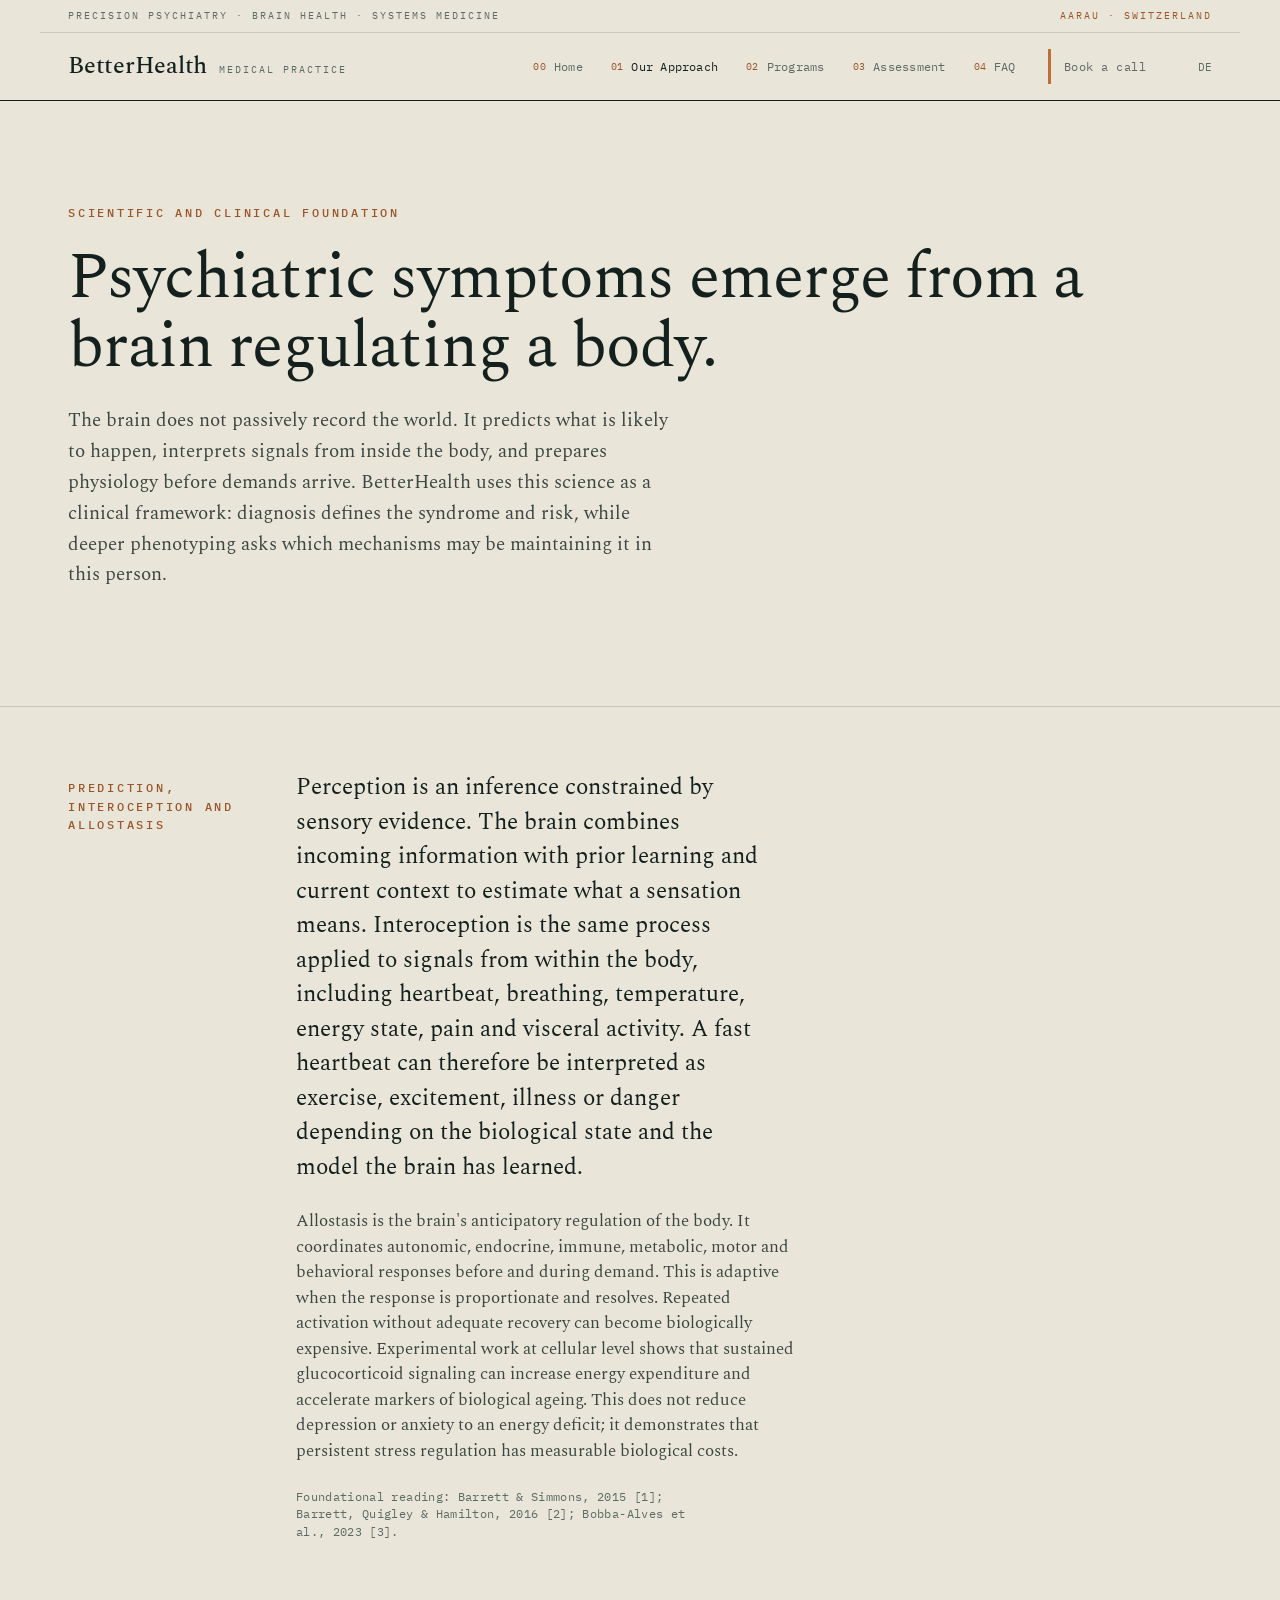
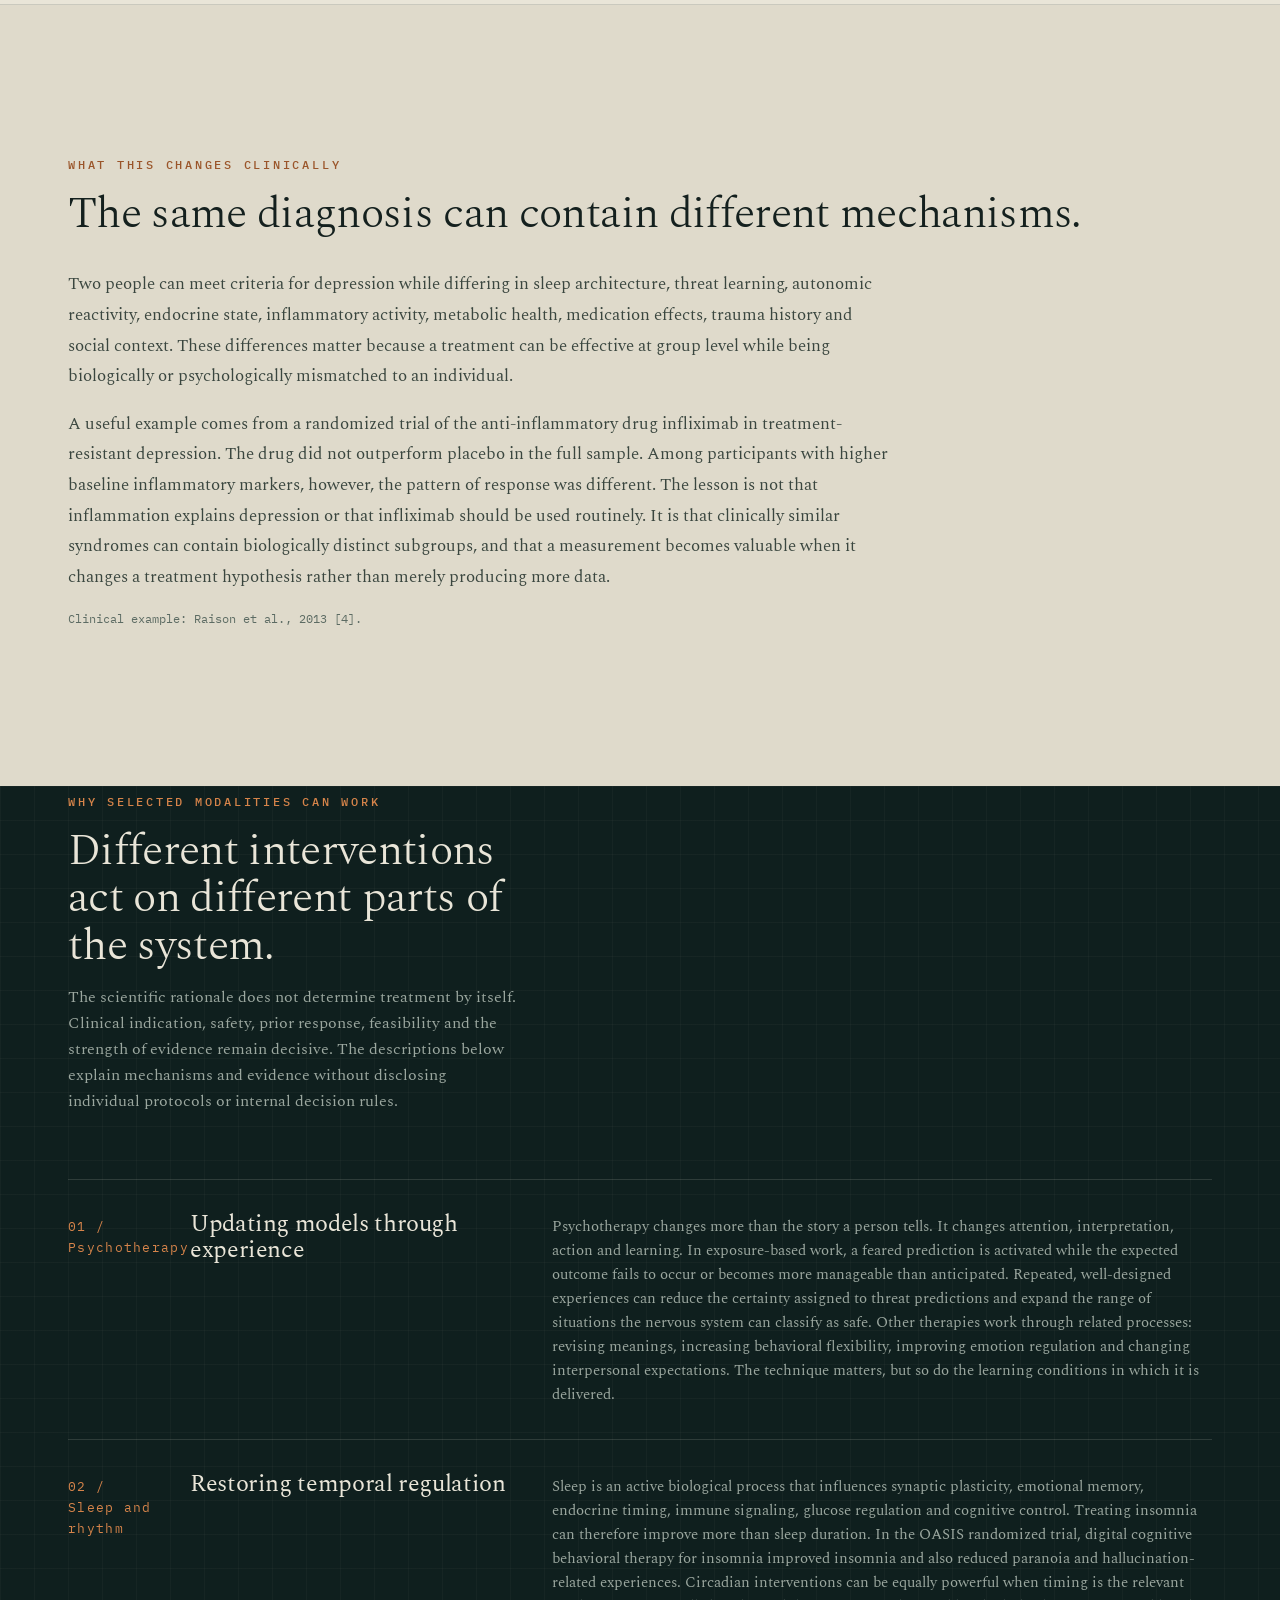
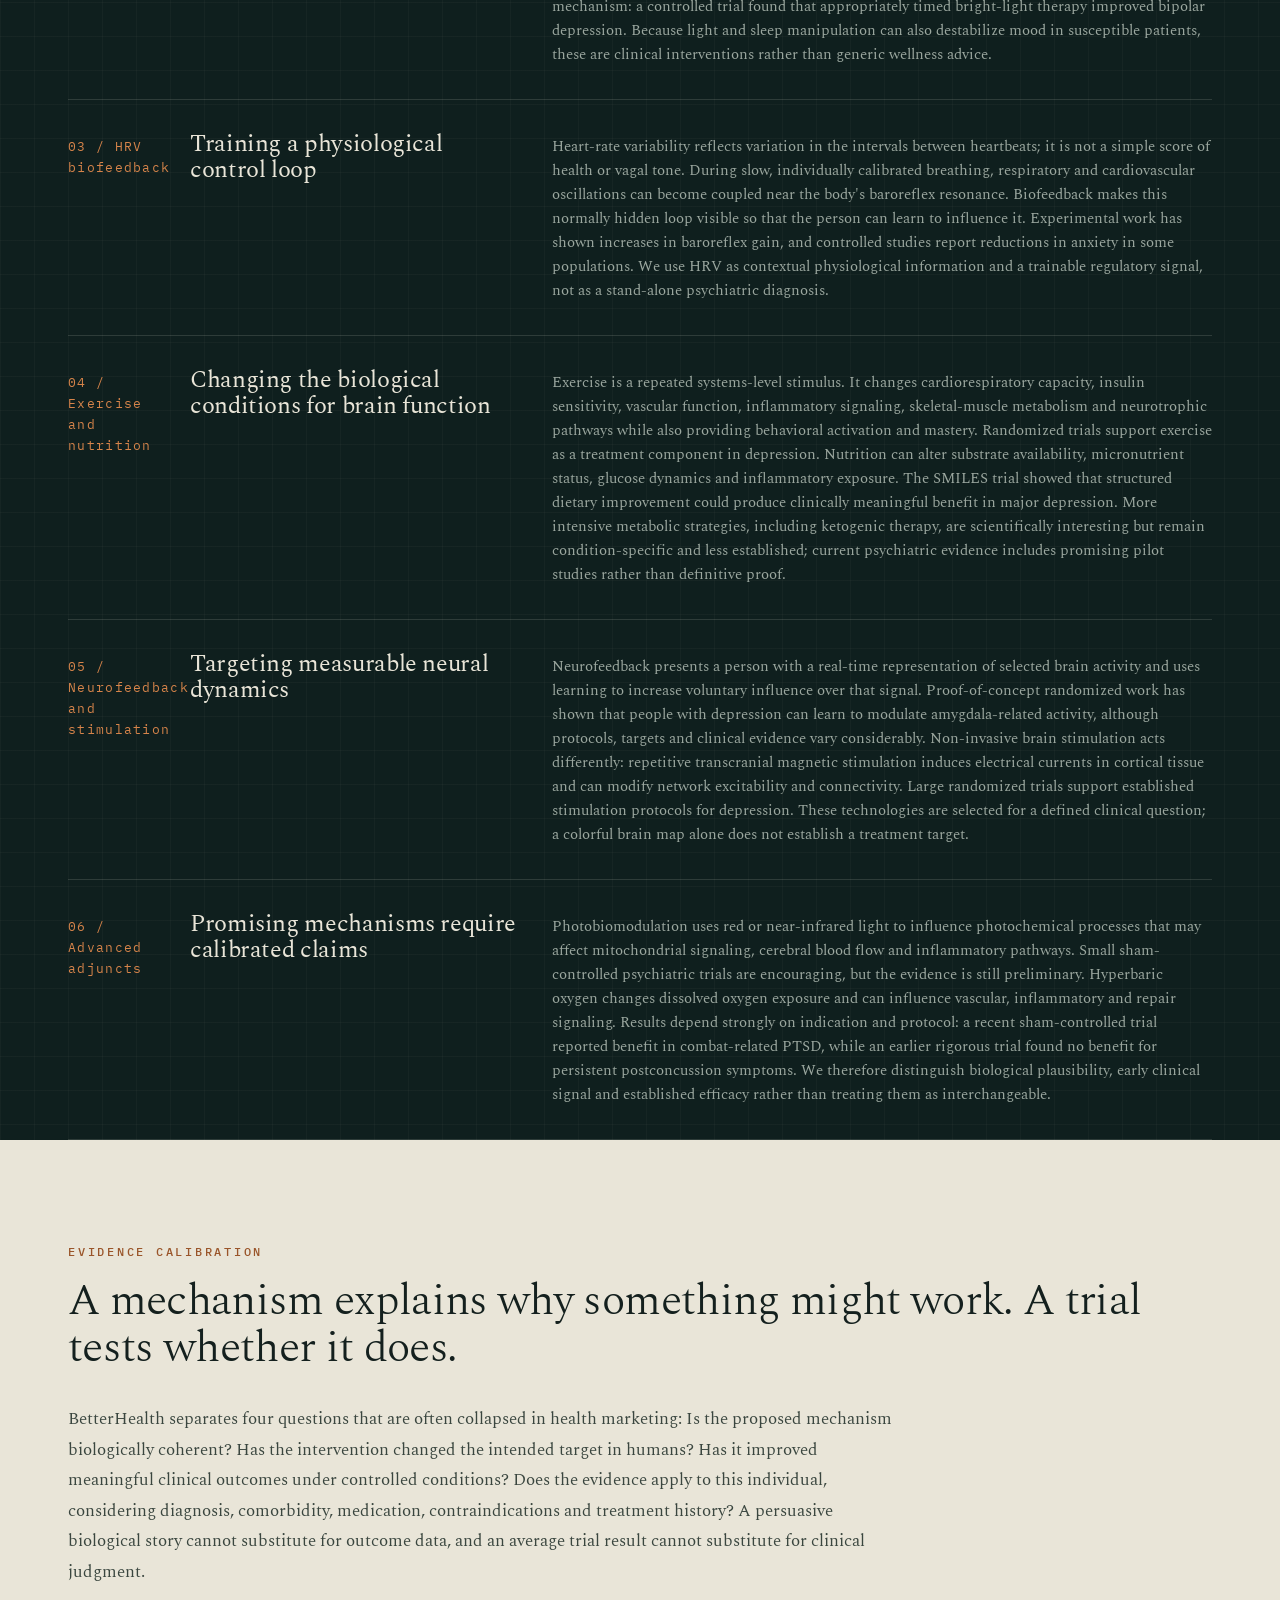
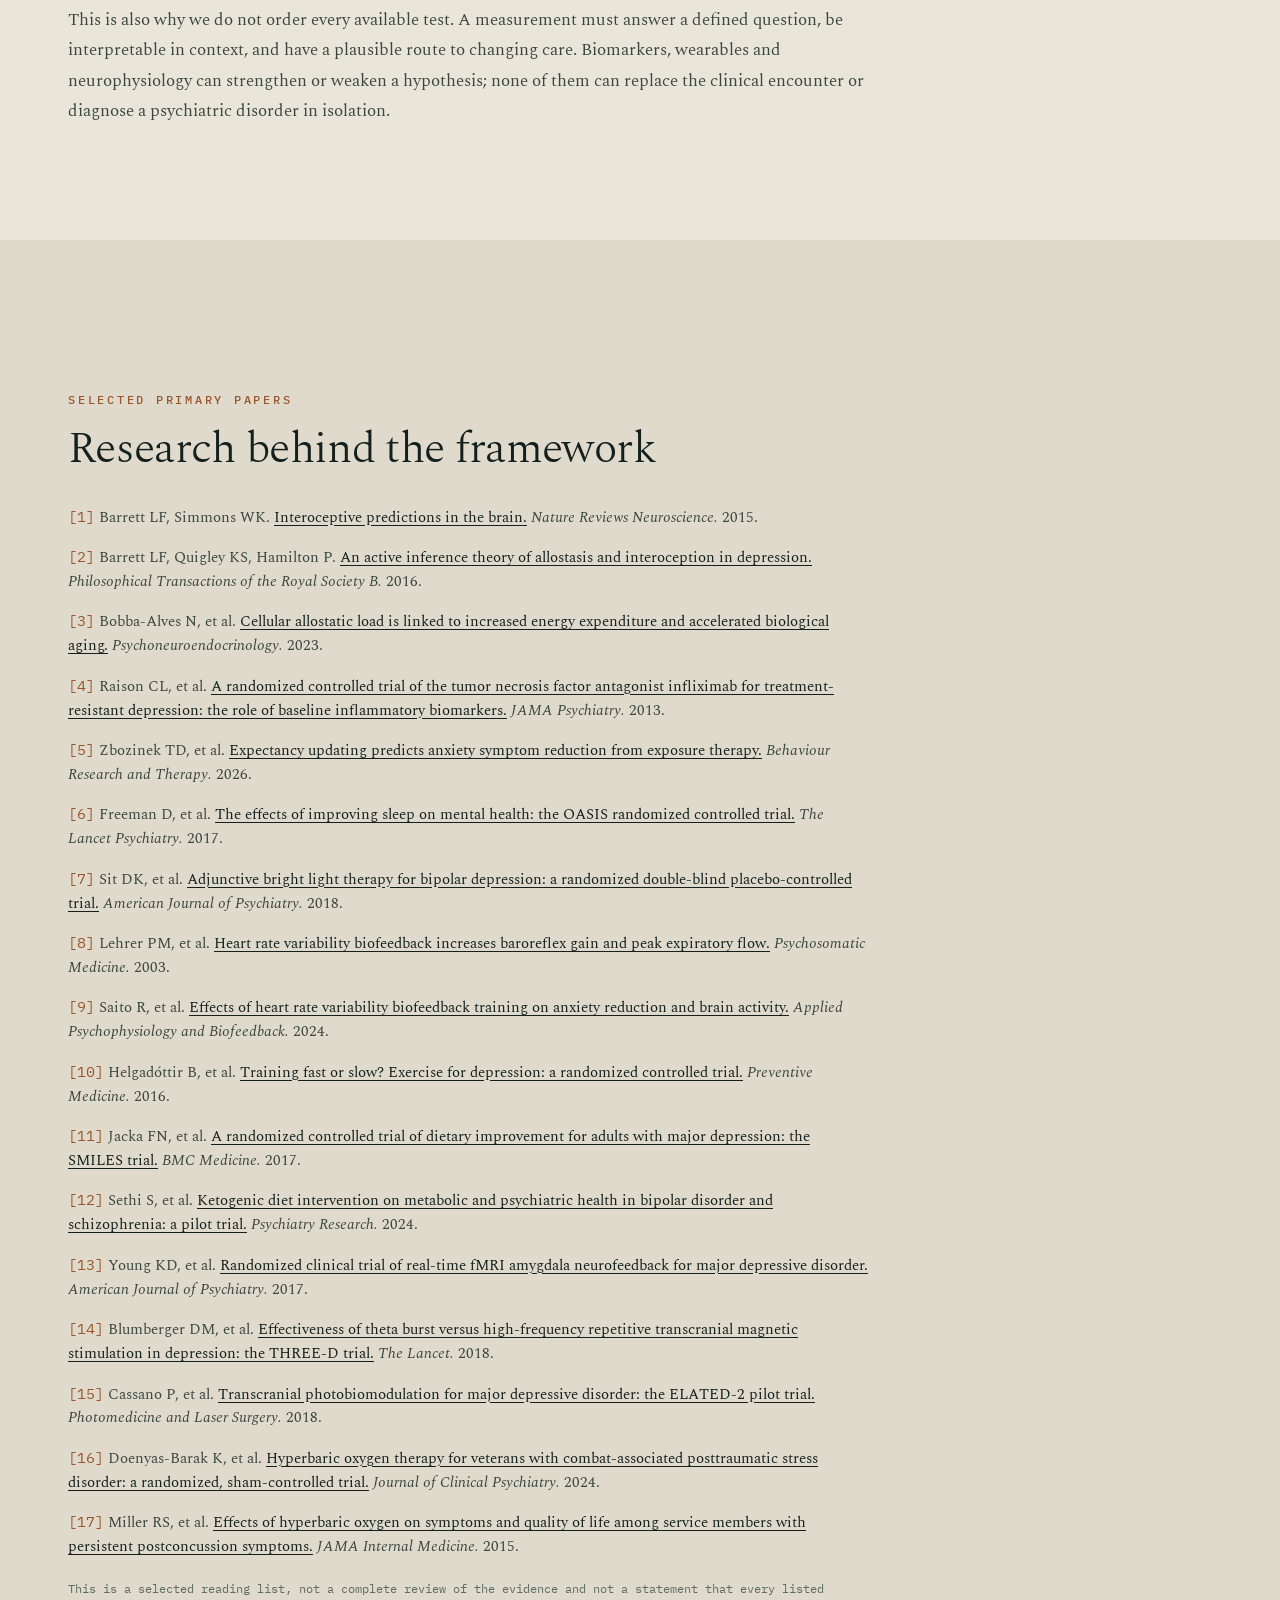
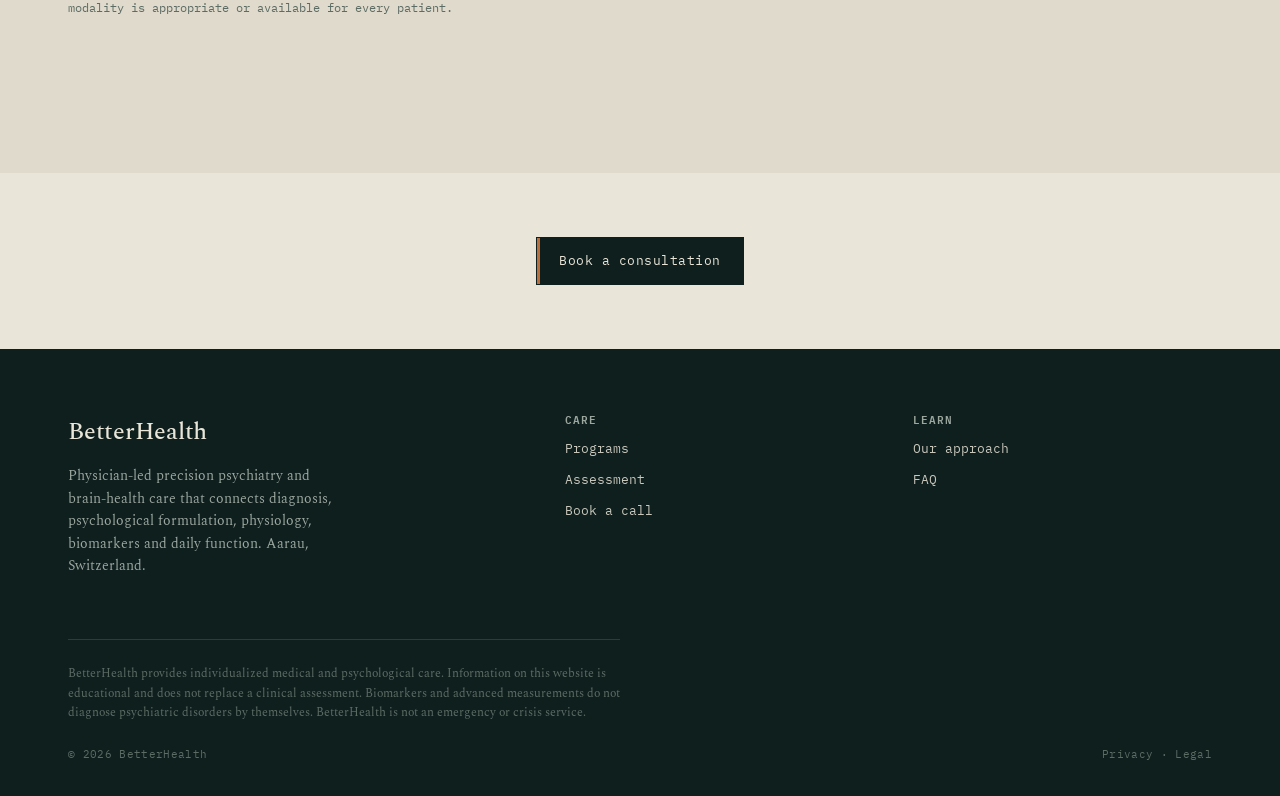
==== commit 552fc871: "Add scientific foundations and modality evidence" ====
--- a/approach/index.html
+++ b/approach/index.html
@@ -1 +1,118 @@
-<!DOCTYPE html><html lang="en"><head><meta charset="utf-8"/><meta name="viewport" content="width=device-width, initial-scale=1.0"/><meta name="theme-color" content="#17302d"/><meta name="color-scheme" content="light"/><title>Our Approach — BetterHealth</title><meta name="description" content="The precision-psychiatry and systems-biology framework behind BetterHealth."/><meta property="og:title" content="Our Approach — BetterHealth"/><meta property="og:description" content="The precision-psychiatry and systems-biology framework behind BetterHealth."/><meta property="og:type" content="website"/><link href="../favicon.svg" rel="icon" type="image/svg+xml"/><link href="../site.webmanifest" rel="manifest"/><link href="https://fonts.googleapis.com" rel="preconnect"/><link crossorigin href="https://fonts.gstatic.com" rel="preconnect"/><link href="https://fonts.googleapis.com/css2?family=Spectral:ital,wght@0,300;0,400;0,500;0,600;1,400;1,500&family=IBM+Plex+Mono:wght@400;500;600&display=swap" rel="stylesheet"/><link href="../assets/styles.css" rel="stylesheet"/></head><body><a class="skip-link" href="#main-content">Skip to content</a><noscript><p class="no-js-notice">This website requires JavaScript for language switching and interactive elements.</p></noscript><header class="nav"><div class="registry"><span data-en="Precision psychiatry · Brain health · Systems medicine" data-de="Präzisionspsychiatrie · Gehirngesundheit · Systemmedizin">Precision psychiatry · Brain health · Systems medicine</span><span data-en="Aarau · Switzerland" data-de="Aarau · Schweiz">Aarau · Switzerland</span></div><div class="nav-inner"><a class="brand" href="../"><b>BetterHealth</b><span data-en="Medical Practice" data-de="Praxis">Medical Practice</span></a><button aria-controls="navMenu" aria-expanded="false" aria-label="Menu" class="menu-toggle" type="button">☰</button><nav aria-label="Primary" class="nav-index" id="navMenu"><a href="../"><i>00</i><span data-en="Home" data-de="Startseite">Home</span></a><a aria-current="page" href="../approach/"><i>01</i><span data-en="Our Approach" data-de="Unser Ansatz">Our Approach</span></a><a href="../programs/"><i>02</i><span data-en="Programs" data-de="Programme">Programs</span></a><a href="../assessment/"><i>03</i><span data-en="Assessment" data-de="Abklärung">Assessment</span></a><a href="../faq/"><i>04</i><span data-en="FAQ" data-de="FAQ">FAQ</span></a><a class="btn btn-solid" href="../contact/"><span data-en="Book a call" data-de="Gespräch buchen">Book a call</span></a><button aria-label="Switch language" class="lang-toggle" type="button"><span data-en="DE" data-de="EN">DE</span></button></nav></div></header><main class="page" id="main-content"><section class="section"><div class="wrap"><span class="cap" data-en="Scientific and clinical foundation" data-de="Wissenschaftliche und klinische Grundlage">Scientific and clinical foundation</span><h1 style="font-size:clamp(38px,5.4vw,64px);margin-top:18px" data-en="Mental health is produced inside a living system." data-de="Psychische Gesundheit entsteht in einem lebenden System.">Mental health is produced inside a living system.</h1><p style="font-size:19px;color:var(--ink-soft);margin-top:24px;max-width:56ch" data-en="The brain, body, relationships, learning history and environment continuously influence one another. BetterHealth uses this interaction to build a case formulation that is more specific than a diagnosis alone." data-de="Gehirn, Körper, Beziehungen, Lerngeschichte und Umwelt beeinflussen sich fortlaufend gegenseitig. BetterHealth nutzt dieses Zusammenspiel, um eine Fallformulierung zu entwickeln, die spezifischer ist als eine Diagnose allein.">The brain, body, relationships, learning history and environment continuously influence one another. BetterHealth uses this interaction to build a case formulation that is more specific than a diagnosis alone.</p></div></section><section class="thesis"><div class="wrap"><span class="cap" data-en="Deep phenotyping" data-de="Tiefe Phänotypisierung">Deep phenotyping</span><div><p data-en="We begin with diagnosis, symptoms and safety, then examine the functional domains beneath them: reward, threat, cognition, arousal, sleep, social functioning, autonomic regulation, metabolism, immune signaling, endocrine function and energy availability." data-de="Wir beginnen mit Diagnose, Symptomen und Sicherheit und untersuchen danach die darunterliegenden Funktionsbereiche: Belohnung, Bedrohung, Kognition, Aktivierung, Schlaf, soziale Funktion, autonome Regulation, Stoffwechsel, Immunsignale, endokrine Funktion und Energieverfügbarkeit.">We begin with diagnosis, symptoms and safety, then examine the functional domains beneath them: reward, threat, cognition, arousal, sleep, social functioning, autonomic regulation, metabolism, immune signaling, endocrine function and energy availability.</p><p data-en="The aim is not to test everything. It is to identify which systems may explain the individual pattern and which measurements can meaningfully change treatment." data-de="Das Ziel ist nicht, alles zu testen. Es geht darum, jene Systeme zu identifizieren, die das individuelle Muster erklären könnten, und jene Messungen auszuwählen, die die Behandlung sinnvoll verändern können.">The aim is not to test everything. It is to identify which systems may explain the individual pattern and which measurements can meaningfully change treatment.</p></div></div></section><section class="section" style="background:var(--porcelain-2);"><div class="wrap" style="padding-top:var(--s5);padding-bottom:var(--s5);"><h2 style="font-size:clamp(26px,3.4vw,40px);font-weight:300;margin-bottom:var(--s4)" data-en="The systems we connect" data-de="Die Systeme, die wir verbinden">The systems we connect</h2><div style="max-width:92ch;line-height:1.8;font-size:17px;color:var(--ink-soft);"><p><b data-en="Perception and prediction." data-de="Wahrnehmung und Vorhersage.">Perception and prediction.</b> <span data-en="The brain interprets bodily signals and the world through prior learning, context and expectations about threat, safety, effort and control." data-de="Das Gehirn interpretiert Körpersignale und die Welt durch frühere Lernerfahrungen, Kontext und Erwartungen zu Bedrohung, Sicherheit, Anstrengung und Kontrolle.">The brain interprets bodily signals and the world through prior learning, context and expectations about threat, safety, effort and control.</span></p><p style="margin-top:16px"><b data-en="Allostasis and autonomic regulation." data-de="Allostase und autonome Regulation.">Allostasis and autonomic regulation.</b> <span data-en="Stress involves coordinated changes across autonomic, endocrine, immune, metabolic and behavioral systems. Its meaning comes from the pattern and the capacity to recover." data-de="Stress umfasst koordinierte Veränderungen autonomer, endokriner, immunologischer, metabolischer und verhaltensbezogener Systeme. Seine Bedeutung ergibt sich aus dem Muster und der Fähigkeit zur Erholung.">Stress involves coordinated changes across autonomic, endocrine, immune, metabolic and behavioral systems. Its meaning comes from the pattern and the capacity to recover.</span></p><p style="margin-top:16px"><b data-en="Sleep, metabolism and cellular energy." data-de="Schlaf, Stoffwechsel und zelluläre Energie.">Sleep, metabolism and cellular energy.</b> <span data-en="Sleep timing, glucose regulation, inflammation, cardiorespiratory capacity and mitochondrial signaling can change attention, mood, fatigue and stress tolerance, but must always be interpreted clinically." data-de="Schlafrhythmus, Glukoseregulation, Entzündung, kardiorespiratorische Leistungsfähigkeit und mitochondriale Signalwege können Aufmerksamkeit, Stimmung, Müdigkeit und Stresstoleranz beeinflussen, müssen jedoch immer klinisch interpretiert werden.">Sleep timing, glucose regulation, inflammation, cardiorespiratory capacity and mitochondrial signaling can change attention, mood, fatigue and stress tolerance, but must always be interpreted clinically.</span></p><p style="margin-top:16px"><b data-en="Psychological and social systems." data-de="Psychologische und soziale Systeme.">Psychological and social systems.</b> <span data-en="Trauma, attachment, coping, avoidance, relationships, occupational load and the person’s own meaning-making remain part of the same formulation rather than being separated from biology." data-de="Trauma, Bindung, Bewältigung, Vermeidung, Beziehungen, berufliche Belastung und die persönliche Bedeutungsgebung bleiben Teil derselben Fallformulierung und werden nicht von der Biologie getrennt.">Trauma, attachment, coping, avoidance, relationships, occupational load and the person’s own meaning-making remain part of the same formulation rather than being separated from biology.</span></p><p style="margin-top:16px"><b data-en="Evidence with restraint." data-de="Evidenz mit Zurückhaltung.">Evidence with restraint.</b> <span data-en="Biomarkers and advanced technologies support hypotheses; they do not replace psychiatric diagnosis or establish certainty where the science remains preliminary." data-de="Biomarker und fortgeschrittene Technologien unterstützen Hypothesen; sie ersetzen keine psychiatrische Diagnose und schaffen keine Gewissheit, wo die wissenschaftliche Evidenz vorläufig bleibt.">Biomarkers and advanced technologies support hypotheses; they do not replace psychiatric diagnosis or establish certainty where the science remains preliminary.</span></p></div></div></section><a class="btn btn-solid" href="../contact/" style="margin:var(--s6) auto;display:block;width:fit-content"><span data-en="Book a consultation" data-de="Gespräch buchen">Book a consultation</span></a></main><footer><div class="wrap"><div class="fcols"><div><a class="brand" href="../"><b>BetterHealth</b></a><p class="fdesc" data-en="Physician-led precision psychiatry and brain-health care that connects diagnosis, psychological formulation, physiology, biomarkers and daily function. Aarau, Switzerland." data-de="Ärztlich geleitete Präzisionspsychiatrie und Gehirngesundheit, die Diagnose, psychologische Fallformulierung, Physiologie, Biomarker und Alltagsfunktion verbindet. Aarau, Schweiz.">Physician-led precision psychiatry and brain-health care that connects diagnosis, psychological formulation, physiology, biomarkers and daily function. Aarau, Switzerland.</p></div><div class="fcol"><h4 data-en="Care" data-de="Behandlung">Care</h4><a data-en="Programs" data-de="Programme" href="../programs/">Programs</a><a data-en="Assessment" data-de="Abklärung" href="../assessment/">Assessment</a><a data-en="Book a call" data-de="Gespräch buchen" href="../contact/">Book a call</a></div><div class="fcol"><h4 data-en="Learn" data-de="Verstehen">Learn</h4><a data-en="Our approach" data-de="Unser Ansatz" href="../approach/">Our approach</a><a data-en="FAQ" data-de="FAQ" href="../faq/">FAQ</a></div></div><p class="disclaimer" data-en="BetterHealth provides individualized medical and psychological care. Information on this website is educational and does not replace a clinical assessment. Biomarkers and advanced measurements do not diagnose psychiatric disorders by themselves. BetterHealth is not an emergency or crisis service." data-de="BetterHealth bietet individualisierte medizinische und psychologische Betreuung. Die Informationen auf dieser Website dienen der Aufklärung und ersetzen keine klinische Abklärung. Biomarker und weiterführende Messungen diagnostizieren für sich allein keine psychiatrischen Erkrankungen. BetterHealth ist kein Notfall- oder Krisendienst.">BetterHealth provides individualized medical and psychological care. Information on this website is educational and does not replace a clinical assessment. Biomarkers and advanced measurements do not diagnose psychiatric disorders by themselves. BetterHealth is not an emergency or crisis service.</p><div class="fbottom"><span>© 2026 BetterHealth</span><span data-en="Privacy · Legal" data-de="Datenschutz · Rechtliches">Privacy · Legal</span></div></div></footer><script defer src="../assets/app.js"></script></body></html>+<!DOCTYPE html>
+<html lang="en">
+<head>
+<meta charset="utf-8"/>
+<meta name="viewport" content="width=device-width, initial-scale=1.0"/>
+<meta name="theme-color" content="#17302d"/>
+<meta name="color-scheme" content="light"/>
+<title>The science behind our approach | BetterHealth</title>
+<meta name="description" content="An accessible scientific explanation of the predictive, biological and learning mechanisms behind BetterHealth precision psychiatry, with linked primary research."/>
+<meta property="og:title" content="The science behind our approach | BetterHealth"/>
+<meta property="og:description" content="How prediction, interoception, allostasis, sleep, autonomic regulation, metabolism and neuroplasticity inform BetterHealth care."/>
+<meta property="og:type" content="website"/>
+<link href="../favicon.svg" rel="icon" type="image/svg+xml"/>
+<link href="../site.webmanifest" rel="manifest"/>
+<link href="https://fonts.googleapis.com" rel="preconnect"/>
+<link crossorigin href="https://fonts.gstatic.com" rel="preconnect"/>
+<link href="https://fonts.googleapis.com/css2?family=Spectral:ital,wght@0,300;0,400;0,500;0,600;1,400;1,500&family=IBM+Plex+Mono:wght@400;500;600&display=swap" rel="stylesheet"/>
+<link href="../assets/styles.css" rel="stylesheet"/>
+</head>
+<body>
+<a class="skip-link" href="#main-content">Skip to content</a>
+<noscript><p class="no-js-notice">This website requires JavaScript for language switching and interactive elements.</p></noscript>
+<header class="nav">
+<div class="registry"><span data-en="Precision psychiatry · Brain health · Systems medicine" data-de="Präzisionspsychiatrie · Gehirngesundheit · Systemmedizin">Precision psychiatry · Brain health · Systems medicine</span><span data-en="Aarau · Switzerland" data-de="Aarau · Schweiz">Aarau · Switzerland</span></div>
+<div class="nav-inner"><a class="brand" href="../"><b>BetterHealth</b><span data-en="Medical Practice" data-de="Praxis">Medical Practice</span></a><button aria-controls="navMenu" aria-expanded="false" aria-label="Menu" class="menu-toggle" type="button">☰</button><nav aria-label="Primary" class="nav-index" id="navMenu"><a href="../"><i>00</i><span data-en="Home" data-de="Startseite">Home</span></a><a aria-current="page" href="../approach/"><i>01</i><span data-en="Our Approach" data-de="Unser Ansatz">Our Approach</span></a><a href="../programs/"><i>02</i><span data-en="Programs" data-de="Programme">Programs</span></a><a href="../assessment/"><i>03</i><span data-en="Assessment" data-de="Abklärung">Assessment</span></a><a href="../faq/"><i>04</i><span data-en="FAQ" data-de="FAQ">FAQ</span></a><a class="btn btn-solid" href="../contact/"><span data-en="Book a call" data-de="Gespräch buchen">Book a call</span></a><button aria-label="Switch language" class="lang-toggle" type="button"><span data-en="DE" data-de="EN">DE</span></button></nav></div>
+</header>
+<main class="page" id="main-content">
+<section class="section">
+<div class="wrap">
+<span class="cap" data-en="Scientific and clinical foundation" data-de="Wissenschaftliche und klinische Grundlage">Scientific and clinical foundation</span>
+<h1 style="font-size:clamp(38px,5.4vw,64px);margin-top:18px" data-en="Psychiatric symptoms emerge from a brain regulating a body." data-de="Psychiatrische Symptome entstehen in einem Gehirn, das einen Körper reguliert.">Psychiatric symptoms emerge from a brain regulating a body.</h1>
+<p style="font-size:19px;color:var(--ink-soft);margin-top:24px;max-width:60ch" data-en="The brain does not passively record the world. It predicts what is likely to happen, interprets signals from inside the body, and prepares physiology before demands arrive. BetterHealth uses this science as a clinical framework: diagnosis defines the syndrome and risk, while deeper phenotyping asks which mechanisms may be maintaining it in this person." data-de="Das Gehirn zeichnet die Welt nicht passiv auf. Es sagt voraus, was wahrscheinlich geschehen wird, interpretiert Signale aus dem Körperinneren und bereitet die Physiologie auf erwartete Anforderungen vor. BetterHealth nutzt diese Wissenschaft als klinischen Rahmen: Die Diagnose ordnet Syndrom und Risiko ein, während die vertiefte Phänotypisierung untersucht, welche Mechanismen die Beschwerden bei diesem Menschen aufrechterhalten könnten.">The brain does not passively record the world. It predicts what is likely to happen, interprets signals from inside the body, and prepares physiology before demands arrive. BetterHealth uses this science as a clinical framework: diagnosis defines the syndrome and risk, while deeper phenotyping asks which mechanisms may be maintaining it in this person.</p>
+</div>
+</section>
+
+<section class="thesis">
+<div class="wrap">
+<span class="cap" data-en="Prediction, interoception and allostasis" data-de="Vorhersage, Interozeption und Allostase">Prediction, interoception and allostasis</span>
+<div>
+<p data-en="Perception is an inference constrained by sensory evidence. The brain combines incoming information with prior learning and current context to estimate what a sensation means. Interoception is the same process applied to signals from within the body, including heartbeat, breathing, temperature, energy state, pain and visceral activity. A fast heartbeat can therefore be interpreted as exercise, excitement, illness or danger depending on the biological state and the model the brain has learned." data-de="Wahrnehmung ist eine Schlussfolgerung, die durch sensorische Evidenz begrenzt wird. Das Gehirn verbindet eingehende Informationen mit früherem Lernen und dem aktuellen Kontext, um die Bedeutung einer Empfindung einzuschätzen. Interozeption bezeichnet denselben Prozess für Signale aus dem Körperinneren, darunter Herzschlag, Atmung, Temperatur, Energiezustand, Schmerz und viszerale Aktivität. Ein schneller Herzschlag kann deshalb je nach biologischem Zustand und gelerntem Modell als Bewegung, Aufregung, Krankheit oder Gefahr interpretiert werden.">Perception is an inference constrained by sensory evidence. The brain combines incoming information with prior learning and current context to estimate what a sensation means. Interoception is the same process applied to signals from within the body, including heartbeat, breathing, temperature, energy state, pain and visceral activity. A fast heartbeat can therefore be interpreted as exercise, excitement, illness or danger depending on the biological state and the model the brain has learned.</p>
+<p data-en="Allostasis is the brain's anticipatory regulation of the body. It coordinates autonomic, endocrine, immune, metabolic, motor and behavioral responses before and during demand. This is adaptive when the response is proportionate and resolves. Repeated activation without adequate recovery can become biologically expensive. Experimental work at cellular level shows that sustained glucocorticoid signaling can increase energy expenditure and accelerate markers of biological ageing. This does not reduce depression or anxiety to an energy deficit; it demonstrates that persistent stress regulation has measurable biological costs." data-de="Allostase ist die vorausschauende Regulation des Körpers durch das Gehirn. Sie koordiniert autonome, endokrine, immunologische, metabolische, motorische und verhaltensbezogene Reaktionen vor und während einer Anforderung. Diese Anpassung ist sinnvoll, wenn die Reaktion angemessen ist und wieder abklingt. Wiederholte Aktivierung ohne ausreichende Erholung kann biologisch kostspielig werden. Experimentelle Arbeiten auf zellulärer Ebene zeigen, dass anhaltende Glukokortikoid-Signale den Energieverbrauch erhöhen und Marker biologischer Alterung beschleunigen können. Das reduziert Depression oder Angst nicht auf ein Energiedefizit; es zeigt, dass anhaltende Stressregulation messbare biologische Kosten hat.">Allostasis is the brain's anticipatory regulation of the body. It coordinates autonomic, endocrine, immune, metabolic, motor and behavioral responses before and during demand. This is adaptive when the response is proportionate and resolves. Repeated activation without adequate recovery can become biologically expensive. Experimental work at cellular level shows that sustained glucocorticoid signaling can increase energy expenditure and accelerate markers of biological ageing. This does not reduce depression or anxiety to an energy deficit; it demonstrates that persistent stress regulation has measurable biological costs.</p>
+<p style="font-family:var(--mono);font-size:11.5px;letter-spacing:.03em;color:var(--slate)" data-en="Foundational reading: Barrett & Simmons, 2015 [1]; Barrett, Quigley & Hamilton, 2016 [2]; Bobba-Alves et al., 2023 [3]." data-de="Grundlagenliteratur: Barrett & Simmons, 2015 [1]; Barrett, Quigley & Hamilton, 2016 [2]; Bobba-Alves et al., 2023 [3].">Foundational reading: Barrett & Simmons, 2015 [1]; Barrett, Quigley & Hamilton, 2016 [2]; Bobba-Alves et al., 2023 [3].</p>
+</div>
+</div>
+</section>
+
+<section class="section" style="background:var(--porcelain-2);">
+<div class="wrap" style="padding-top:var(--s5);padding-bottom:var(--s5);">
+<span class="cap" data-en="What this changes clinically" data-de="Was sich dadurch klinisch verändert">What this changes clinically</span>
+<h2 style="font-size:clamp(28px,3.6vw,44px);font-weight:300;margin-top:12px;margin-bottom:var(--s4)" data-en="The same diagnosis can contain different mechanisms." data-de="Dieselbe Diagnose kann unterschiedliche Mechanismen enthalten.">The same diagnosis can contain different mechanisms.</h2>
+<div style="max-width:92ch;line-height:1.8;font-size:17px;color:var(--ink-soft);">
+<p data-en="Two people can meet criteria for depression while differing in sleep architecture, threat learning, autonomic reactivity, endocrine state, inflammatory activity, metabolic health, medication effects, trauma history and social context. These differences matter because a treatment can be effective at group level while being biologically or psychologically mismatched to an individual." data-de="Zwei Menschen können die Kriterien einer Depression erfüllen und sich dennoch in Schlafarchitektur, Bedrohungslernen, autonomer Reaktivität, endokrinem Zustand, Entzündungsaktivität, Stoffwechselgesundheit, Medikamenteneffekten, Traumageschichte und sozialem Kontext unterscheiden. Diese Unterschiede sind relevant, weil eine Behandlung auf Gruppenebene wirksam sein kann und dennoch biologisch oder psychologisch nicht zu einer einzelnen Person passt.">Two people can meet criteria for depression while differing in sleep architecture, threat learning, autonomic reactivity, endocrine state, inflammatory activity, metabolic health, medication effects, trauma history and social context. These differences matter because a treatment can be effective at group level while being biologically or psychologically mismatched to an individual.</p>
+<p data-en="A useful example comes from a randomized trial of the anti-inflammatory drug infliximab in treatment-resistant depression. The drug did not outperform placebo in the full sample. Among participants with higher baseline inflammatory markers, however, the pattern of response was different. The lesson is not that inflammation explains depression or that infliximab should be used routinely. It is that clinically similar syndromes can contain biologically distinct subgroups, and that a measurement becomes valuable when it changes a treatment hypothesis rather than merely producing more data." data-de="Ein anschauliches Beispiel liefert eine randomisierte Studie mit dem entzündungshemmenden Medikament Infliximab bei therapieresistenter Depression. In der Gesamtgruppe war das Medikament Placebo nicht überlegen. Bei Teilnehmenden mit höheren Entzündungsmarkern zu Beginn zeigte sich jedoch ein anderes Reaktionsmuster. Daraus folgt weder, dass Entzündung Depression erklärt, noch dass Infliximab routinemässig eingesetzt werden sollte. Die Studie zeigt vielmehr, dass klinisch ähnliche Syndrome biologisch unterschiedliche Untergruppen enthalten können und dass eine Messung dann wertvoll wird, wenn sie eine Behandlungshypothese verändert, statt lediglich mehr Daten zu erzeugen.">A useful example comes from a randomized trial of the anti-inflammatory drug infliximab in treatment-resistant depression. The drug did not outperform placebo in the full sample. Among participants with higher baseline inflammatory markers, however, the pattern of response was different. The lesson is not that inflammation explains depression or that infliximab should be used routinely. It is that clinically similar syndromes can contain biologically distinct subgroups, and that a measurement becomes valuable when it changes a treatment hypothesis rather than merely producing more data.</p>
+<p style="font-family:var(--mono);font-size:11.5px;color:var(--slate)" data-en="Clinical example: Raison et al., 2013 [4]." data-de="Klinisches Beispiel: Raison et al., 2013 [4].">Clinical example: Raison et al., 2013 [4].</p>
+</div>
+</div>
+</section>
+
+<section class="method">
+<div class="wrap">
+<span class="cap" data-en="Why selected modalities can work" data-de="Warum ausgewählte Modalitäten wirken können">Why selected modalities can work</span>
+<h2 data-en="Different interventions act on different parts of the system." data-de="Verschiedene Interventionen greifen an unterschiedlichen Teilen des Systems an.">Different interventions act on different parts of the system.</h2>
+<p class="intro" data-en="The scientific rationale does not determine treatment by itself. Clinical indication, safety, prior response, feasibility and the strength of evidence remain decisive. The descriptions below explain mechanisms and evidence without disclosing individual protocols or internal decision rules." data-de="Die wissenschaftliche Plausibilität bestimmt die Behandlung nicht allein. Klinische Indikation, Sicherheit, bisheriges Ansprechen, Umsetzbarkeit und Evidenzstärke bleiben entscheidend. Die folgenden Abschnitte erklären Mechanismen und Evidenz, ohne individuelle Protokolle oder interne Entscheidungsregeln offenzulegen.">The scientific rationale does not determine treatment by itself. Clinical indication, safety, prior response, feasibility and the strength of evidence remain decisive. The descriptions below explain mechanisms and evidence without disclosing individual protocols or internal decision rules.</p>
+<div class="seq">
+<div class="seqrow"><span class="idx">01 / <span data-en="Psychotherapy" data-de="Psychotherapie">Psychotherapy</span></span><h3 data-en="Updating models through experience" data-de="Modelle durch Erfahrung aktualisieren">Updating models through experience</h3><p data-en="Psychotherapy changes more than the story a person tells. It changes attention, interpretation, action and learning. In exposure-based work, a feared prediction is activated while the expected outcome fails to occur or becomes more manageable than anticipated. Repeated, well-designed experiences can reduce the certainty assigned to threat predictions and expand the range of situations the nervous system can classify as safe. Other therapies work through related processes: revising meanings, increasing behavioral flexibility, improving emotion regulation and changing interpersonal expectations. The technique matters, but so do the learning conditions in which it is delivered." data-de="Psychotherapie verändert mehr als die Geschichte, die ein Mensch über sich erzählt. Sie verändert Aufmerksamkeit, Interpretation, Handlung und Lernen. Bei expositionsbasierten Verfahren wird eine befürchtete Vorhersage aktiviert, während das erwartete Ergebnis ausbleibt oder besser bewältigbar ist als angenommen. Wiederholte, gezielt gestaltete Erfahrungen können die Gewissheit von Bedrohungsvorhersagen vermindern und den Bereich erweitern, den das Nervensystem als sicher einordnet. Andere Therapien wirken über verwandte Prozesse: Bedeutungen werden revidiert, Verhaltensflexibilität erweitert, Emotionsregulation verbessert und zwischenmenschliche Erwartungen verändert. Die Methode ist wichtig, ebenso die Lernbedingungen, unter denen sie eingesetzt wird.">Psychotherapy changes more than the story a person tells. It changes attention, interpretation, action and learning. In exposure-based work, a feared prediction is activated while the expected outcome fails to occur or becomes more manageable than anticipated. Repeated, well-designed experiences can reduce the certainty assigned to threat predictions and expand the range of situations the nervous system can classify as safe. Other therapies work through related processes: revising meanings, increasing behavioral flexibility, improving emotion regulation and changing interpersonal expectations. The technique matters, but so do the learning conditions in which it is delivered.</p></div>
+<div class="seqrow"><span class="idx">02 / <span data-en="Sleep and rhythm" data-de="Schlaf und Rhythmus">Sleep and rhythm</span></span><h3 data-en="Restoring temporal regulation" data-de="Zeitliche Regulation wiederherstellen">Restoring temporal regulation</h3><p data-en="Sleep is an active biological process that influences synaptic plasticity, emotional memory, endocrine timing, immune signaling, glucose regulation and cognitive control. Treating insomnia can therefore improve more than sleep duration. In the OASIS randomized trial, digital cognitive behavioral therapy for insomnia improved insomnia and also reduced paranoia and hallucination-related experiences. Circadian interventions can be equally powerful when timing is the relevant mechanism: a controlled trial found that appropriately timed bright-light therapy improved bipolar depression. Because light and sleep manipulation can also destabilize mood in susceptible patients, these are clinical interventions rather than generic wellness advice." data-de="Schlaf ist ein aktiver biologischer Prozess, der synaptische Plastizität, emotionales Gedächtnis, endokrine Zeitsteuerung, Immunsignale, Glukoseregulation und kognitive Kontrolle beeinflusst. Die Behandlung von Insomnie kann deshalb mehr verändern als die Schlafdauer. In der randomisierten OASIS-Studie verbesserte eine digitale kognitive Verhaltenstherapie für Insomnie den Schlaf und reduzierte zugleich paranoide sowie halluzinationsnahe Erfahrungen. Zirkadiane Interventionen können ähnlich bedeutsam sein, wenn die zeitliche Steuerung der relevante Mechanismus ist: In einer kontrollierten Studie verbesserte korrekt terminierte Lichttherapie die bipolare Depression. Da Licht- und Schlafinterventionen bei vulnerablen Personen die Stimmung auch destabilisieren können, handelt es sich um klinische Interventionen und nicht um allgemeine Wellness-Ratschläge.">Sleep is an active biological process that influences synaptic plasticity, emotional memory, endocrine timing, immune signaling, glucose regulation and cognitive control. Treating insomnia can therefore improve more than sleep duration. In the OASIS randomized trial, digital cognitive behavioral therapy for insomnia improved insomnia and also reduced paranoia and hallucination-related experiences. Circadian interventions can be equally powerful when timing is the relevant mechanism: a controlled trial found that appropriately timed bright-light therapy improved bipolar depression. Because light and sleep manipulation can also destabilize mood in susceptible patients, these are clinical interventions rather than generic wellness advice.</p></div>
+<div class="seqrow"><span class="idx">03 / <span data-en="HRV biofeedback" data-de="HRV-Biofeedback">HRV biofeedback</span></span><h3 data-en="Training a physiological control loop" data-de="Einen physiologischen Regelkreis trainieren">Training a physiological control loop</h3><p data-en="Heart-rate variability reflects variation in the intervals between heartbeats; it is not a simple score of health or vagal tone. During slow, individually calibrated breathing, respiratory and cardiovascular oscillations can become coupled near the body's baroreflex resonance. Biofeedback makes this normally hidden loop visible so that the person can learn to influence it. Experimental work has shown increases in baroreflex gain, and controlled studies report reductions in anxiety in some populations. We use HRV as contextual physiological information and a trainable regulatory signal, not as a stand-alone psychiatric diagnosis." data-de="Herzfrequenzvariabilität beschreibt die Schwankung der Abstände zwischen Herzschlägen; sie ist kein einfacher Wert für Gesundheit oder Vagustonus. Bei langsamer, individuell abgestimmter Atmung können sich respiratorische und kardiovaskuläre Oszillationen nahe der Baroreflex-Resonanz des Körpers koppeln. Biofeedback macht diesen normalerweise verborgenen Regelkreis sichtbar und dadurch trainierbar. Experimentelle Arbeiten zeigen eine Zunahme der Baroreflex-Sensitivität, kontrollierte Studien berichten in bestimmten Populationen über eine Reduktion von Angst. Wir verwenden HRV als kontextabhängige physiologische Information und trainierbares Regulationssignal, nicht als eigenständige psychiatrische Diagnose.">Heart-rate variability reflects variation in the intervals between heartbeats; it is not a simple score of health or vagal tone. During slow, individually calibrated breathing, respiratory and cardiovascular oscillations can become coupled near the body's baroreflex resonance. Biofeedback makes this normally hidden loop visible so that the person can learn to influence it. Experimental work has shown increases in baroreflex gain, and controlled studies report reductions in anxiety in some populations. We use HRV as contextual physiological information and a trainable regulatory signal, not as a stand-alone psychiatric diagnosis.</p></div>
+<div class="seqrow"><span class="idx">04 / <span data-en="Exercise and nutrition" data-de="Bewegung und Ernährung">Exercise and nutrition</span></span><h3 data-en="Changing the biological conditions for brain function" data-de="Biologische Bedingungen der Gehirnfunktion verändern">Changing the biological conditions for brain function</h3><p data-en="Exercise is a repeated systems-level stimulus. It changes cardiorespiratory capacity, insulin sensitivity, vascular function, inflammatory signaling, skeletal-muscle metabolism and neurotrophic pathways while also providing behavioral activation and mastery. Randomized trials support exercise as a treatment component in depression. Nutrition can alter substrate availability, micronutrient status, glucose dynamics and inflammatory exposure. The SMILES trial showed that structured dietary improvement could produce clinically meaningful benefit in major depression. More intensive metabolic strategies, including ketogenic therapy, are scientifically interesting but remain condition-specific and less established; current psychiatric evidence includes promising pilot studies rather than definitive proof." data-de="Bewegung ist ein wiederholter systemischer Reiz. Sie verändert kardiorespiratorische Leistungsfähigkeit, Insulinsensitivität, Gefässfunktion, Entzündungssignale, Skelettmuskelstoffwechsel und neurotrophe Signalwege und vermittelt zugleich Verhaltensaktivierung sowie Selbstwirksamkeit. Randomisierte Studien unterstützen Bewegung als Behandlungskomponente bei Depression. Ernährung kann Substratverfügbarkeit, Mikronährstoffstatus, Glukosedynamik und entzündliche Belastung verändern. Die SMILES-Studie zeigte, dass eine strukturierte Ernährungsumstellung bei Major Depression klinisch relevante Verbesserungen erzielen kann. Intensivere metabolische Strategien, einschliesslich ketogener Therapie, sind wissenschaftlich interessant, jedoch indikationsspezifisch und weniger etabliert; die psychiatrische Evidenz besteht derzeit aus vielversprechenden Pilotstudien und nicht aus einem abschliessenden Wirksamkeitsnachweis.">Exercise is a repeated systems-level stimulus. It changes cardiorespiratory capacity, insulin sensitivity, vascular function, inflammatory signaling, skeletal-muscle metabolism and neurotrophic pathways while also providing behavioral activation and mastery. Randomized trials support exercise as a treatment component in depression. Nutrition can alter substrate availability, micronutrient status, glucose dynamics and inflammatory exposure. The SMILES trial showed that structured dietary improvement could produce clinically meaningful benefit in major depression. More intensive metabolic strategies, including ketogenic therapy, are scientifically interesting but remain condition-specific and less established; current psychiatric evidence includes promising pilot studies rather than definitive proof.</p></div>
+<div class="seqrow"><span class="idx">05 / <span data-en="Neurofeedback and stimulation" data-de="Neurofeedback und Stimulation">Neurofeedback and stimulation</span></span><h3 data-en="Targeting measurable neural dynamics" data-de="Messbare neuronale Dynamik beeinflussen">Targeting measurable neural dynamics</h3><p data-en="Neurofeedback presents a person with a real-time representation of selected brain activity and uses learning to increase voluntary influence over that signal. Proof-of-concept randomized work has shown that people with depression can learn to modulate amygdala-related activity, although protocols, targets and clinical evidence vary considerably. Non-invasive brain stimulation acts differently: repetitive transcranial magnetic stimulation induces electrical currents in cortical tissue and can modify network excitability and connectivity. Large randomized trials support established stimulation protocols for depression. These technologies are selected for a defined clinical question; a colorful brain map alone does not establish a treatment target." data-de="Neurofeedback zeigt einer Person ausgewählte Gehirnaktivität in Echtzeit und nutzt Lernprozesse, um den willentlichen Einfluss auf dieses Signal zu erhöhen. Randomisierte Proof-of-Concept-Arbeiten zeigen, dass Menschen mit Depression amygdalabezogene Aktivität beeinflussen lernen können, wobei sich Protokolle, Zielgrössen und klinische Evidenz deutlich unterscheiden. Nicht-invasive Hirnstimulation wirkt anders: Repetitive transkranielle Magnetstimulation erzeugt elektrische Ströme im kortikalen Gewebe und kann Erregbarkeit sowie Konnektivität von Netzwerken verändern. Grosse randomisierte Studien stützen etablierte Stimulationsprotokolle bei Depression. Diese Technologien werden für eine definierte klinische Frage ausgewählt; eine farbige Gehirnkarte allein begründet noch kein Behandlungsziel.">Neurofeedback presents a person with a real-time representation of selected brain activity and uses learning to increase voluntary influence over that signal. Proof-of-concept randomized work has shown that people with depression can learn to modulate amygdala-related activity, although protocols, targets and clinical evidence vary considerably. Non-invasive brain stimulation acts differently: repetitive transcranial magnetic stimulation induces electrical currents in cortical tissue and can modify network excitability and connectivity. Large randomized trials support established stimulation protocols for depression. These technologies are selected for a defined clinical question; a colorful brain map alone does not establish a treatment target.</p></div>
+<div class="seqrow"><span class="idx">06 / <span data-en="Advanced adjuncts" data-de="Weiterführende Ergänzungen">Advanced adjuncts</span></span><h3 data-en="Promising mechanisms require calibrated claims" data-de="Plausible Mechanismen erfordern zurückhaltende Aussagen">Promising mechanisms require calibrated claims</h3><p data-en="Photobiomodulation uses red or near-infrared light to influence photochemical processes that may affect mitochondrial signaling, cerebral blood flow and inflammatory pathways. Small sham-controlled psychiatric trials are encouraging, but the evidence is still preliminary. Hyperbaric oxygen changes dissolved oxygen exposure and can influence vascular, inflammatory and repair signaling. Results depend strongly on indication and protocol: a recent sham-controlled trial reported benefit in combat-related PTSD, while an earlier rigorous trial found no benefit for persistent postconcussion symptoms. We therefore distinguish biological plausibility, early clinical signal and established efficacy rather than treating them as interchangeable." data-de="Photobiomodulation nutzt rotes oder nahinfrarotes Licht, um photochemische Prozesse zu beeinflussen, die mitochondriale Signalwege, zerebrale Durchblutung und Entzündungsprozesse verändern könnten. Kleine sham-kontrollierte psychiatrische Studien sind ermutigend, die Evidenz bleibt jedoch vorläufig. Hyperbare Sauerstofftherapie verändert die Menge gelösten Sauerstoffs und kann vaskuläre, entzündliche sowie reparative Signalwege beeinflussen. Die Ergebnisse hängen stark von Indikation und Protokoll ab: Eine neuere sham-kontrollierte Studie berichtete Nutzen bei kampfassoziierter PTBS, während eine frühere methodisch strenge Studie bei anhaltenden Postcommotio-Symptomen keinen Vorteil fand. Deshalb unterscheiden wir biologische Plausibilität, frühes klinisches Signal und etablierte Wirksamkeit, statt diese Ebenen gleichzusetzen.">Photobiomodulation uses red or near-infrared light to influence photochemical processes that may affect mitochondrial signaling, cerebral blood flow and inflammatory pathways. Small sham-controlled psychiatric trials are encouraging, but the evidence is still preliminary. Hyperbaric oxygen changes dissolved oxygen exposure and can influence vascular, inflammatory and repair signaling. Results depend strongly on indication and protocol: a recent sham-controlled trial reported benefit in combat-related PTSD, while an earlier rigorous trial found no benefit for persistent postconcussion symptoms. We therefore distinguish biological plausibility, early clinical signal and established efficacy rather than treating them as interchangeable.</p></div>
+</div>
+</div>
+</section>
+
+<section class="section">
+<div class="wrap">
+<span class="cap" data-en="Evidence calibration" data-de="Einordnung der Evidenz">Evidence calibration</span>
+<h2 style="font-size:clamp(28px,3.6vw,44px);font-weight:300;margin-top:12px;margin-bottom:var(--s4)" data-en="A mechanism explains why something might work. A trial tests whether it does." data-de="Ein Mechanismus erklärt, warum etwas wirken könnte. Eine Studie prüft, ob es tatsächlich wirkt.">A mechanism explains why something might work. A trial tests whether it does.</h2>
+<div style="max-width:92ch;line-height:1.8;font-size:17px;color:var(--ink-soft);">
+<p data-en="BetterHealth separates four questions that are often collapsed in health marketing: Is the proposed mechanism biologically coherent? Has the intervention changed the intended target in humans? Has it improved meaningful clinical outcomes under controlled conditions? Does the evidence apply to this individual, considering diagnosis, comorbidity, medication, contraindications and treatment history? A persuasive biological story cannot substitute for outcome data, and an average trial result cannot substitute for clinical judgment." data-de="BetterHealth trennt vier Fragen, die im Gesundheitsmarketing häufig vermischt werden: Ist der vorgeschlagene Mechanismus biologisch schlüssig? Hat die Intervention beim Menschen die beabsichtigte Zielgrösse verändert? Hat sie unter kontrollierten Bedingungen relevante klinische Ergebnisse verbessert? Ist die Evidenz auf diesen einzelnen Menschen übertragbar, unter Berücksichtigung von Diagnose, Komorbidität, Medikation, Kontraindikationen und Behandlungsverlauf? Eine überzeugende biologische Geschichte ersetzt keine Ergebnisdaten, und ein durchschnittliches Studienresultat ersetzt keine klinische Beurteilung.">BetterHealth separates four questions that are often collapsed in health marketing: Is the proposed mechanism biologically coherent? Has the intervention changed the intended target in humans? Has it improved meaningful clinical outcomes under controlled conditions? Does the evidence apply to this individual, considering diagnosis, comorbidity, medication, contraindications and treatment history? A persuasive biological story cannot substitute for outcome data, and an average trial result cannot substitute for clinical judgment.</p>
+<p data-en="This is also why we do not order every available test. A measurement must answer a defined question, be interpretable in context, and have a plausible route to changing care. Biomarkers, wearables and neurophysiology can strengthen or weaken a hypothesis; none of them can replace the clinical encounter or diagnose a psychiatric disorder in isolation." data-de="Aus diesem Grund veranlassen wir nicht jede verfügbare Untersuchung. Eine Messung muss eine definierte Frage beantworten, im Kontext interpretierbar sein und einen plausiblen Weg zur Veränderung der Behandlung eröffnen. Biomarker, Wearables und Neurophysiologie können eine Hypothese stützen oder abschwächen; keines dieser Verfahren ersetzt die klinische Begegnung oder diagnostiziert isoliert eine psychiatrische Erkrankung.">This is also why we do not order every available test. A measurement must answer a defined question, be interpretable in context, and have a plausible route to changing care. Biomarkers, wearables and neurophysiology can strengthen or weaken a hypothesis; none of them can replace the clinical encounter or diagnose a psychiatric disorder in isolation.</p>
+</div>
+</div>
+</section>
+
+<section class="section" style="background:var(--porcelain-2);">
+<div class="wrap" style="padding-top:var(--s5);padding-bottom:var(--s5);">
+<span class="cap" data-en="Selected primary papers" data-de="Ausgewählte Primärstudien">Selected primary papers</span>
+<h2 style="font-size:clamp(28px,3.6vw,44px);font-weight:300;margin-top:12px;margin-bottom:var(--s4)" data-en="Research behind the framework" data-de="Forschung hinter dem Rahmenmodell">Research behind the framework</h2>
+<div style="max-width:100ch;line-height:1.65;font-size:14.5px;color:var(--ink-soft);">
+<p><span class="mono" style="color:var(--copper-deep)">[1]</span> Barrett LF, Simmons WK. <a href="https://pubmed.ncbi.nlm.nih.gov/26016744/" target="_blank" rel="noopener noreferrer" style="color:var(--ink);text-decoration:underline;text-underline-offset:3px">Interoceptive predictions in the brain.</a> <i>Nature Reviews Neuroscience.</i> 2015.</p>
+<p style="margin-top:12px"><span class="mono" style="color:var(--copper-deep)">[2]</span> Barrett LF, Quigley KS, Hamilton P. <a href="https://pubmed.ncbi.nlm.nih.gov/28080969/" target="_blank" rel="noopener noreferrer" style="color:var(--ink);text-decoration:underline;text-underline-offset:3px">An active inference theory of allostasis and interoception in depression.</a> <i>Philosophical Transactions of the Royal Society B.</i> 2016.</p>
+<p style="margin-top:12px"><span class="mono" style="color:var(--copper-deep)">[3]</span> Bobba-Alves N, et al. <a href="https://pubmed.ncbi.nlm.nih.gov/37423094/" target="_blank" rel="noopener noreferrer" style="color:var(--ink);text-decoration:underline;text-underline-offset:3px">Cellular allostatic load is linked to increased energy expenditure and accelerated biological aging.</a> <i>Psychoneuroendocrinology.</i> 2023.</p>
+<p style="margin-top:12px"><span class="mono" style="color:var(--copper-deep)">[4]</span> Raison CL, et al. <a href="https://pubmed.ncbi.nlm.nih.gov/22945416/" target="_blank" rel="noopener noreferrer" style="color:var(--ink);text-decoration:underline;text-underline-offset:3px">A randomized controlled trial of the tumor necrosis factor antagonist infliximab for treatment-resistant depression: the role of baseline inflammatory biomarkers.</a> <i>JAMA Psychiatry.</i> 2013.</p>
+<p style="margin-top:12px"><span class="mono" style="color:var(--copper-deep)">[5]</span> Zbozinek TD, et al. <a href="https://pubmed.ncbi.nlm.nih.gov/42048830/" target="_blank" rel="noopener noreferrer" style="color:var(--ink);text-decoration:underline;text-underline-offset:3px">Expectancy updating predicts anxiety symptom reduction from exposure therapy.</a> <i>Behaviour Research and Therapy.</i> 2026.</p>
+<p style="margin-top:12px"><span class="mono" style="color:var(--copper-deep)">[6]</span> Freeman D, et al. <a href="https://pubmed.ncbi.nlm.nih.gov/28888927/" target="_blank" rel="noopener noreferrer" style="color:var(--ink);text-decoration:underline;text-underline-offset:3px">The effects of improving sleep on mental health: the OASIS randomized controlled trial.</a> <i>The Lancet Psychiatry.</i> 2017.</p>
+<p style="margin-top:12px"><span class="mono" style="color:var(--copper-deep)">[7]</span> Sit DK, et al. <a href="https://pubmed.ncbi.nlm.nih.gov/28969438/" target="_blank" rel="noopener noreferrer" style="color:var(--ink);text-decoration:underline;text-underline-offset:3px">Adjunctive bright light therapy for bipolar depression: a randomized double-blind placebo-controlled trial.</a> <i>American Journal of Psychiatry.</i> 2018.</p>
+<p style="margin-top:12px"><span class="mono" style="color:var(--copper-deep)">[8]</span> Lehrer PM, et al. <a href="https://pubmed.ncbi.nlm.nih.gov/14508023/" target="_blank" rel="noopener noreferrer" style="color:var(--ink);text-decoration:underline;text-underline-offset:3px">Heart rate variability biofeedback increases baroreflex gain and peak expiratory flow.</a> <i>Psychosomatic Medicine.</i> 2003.</p>
+<p style="margin-top:12px"><span class="mono" style="color:var(--copper-deep)">[9]</span> Saito R, et al. <a href="https://pubmed.ncbi.nlm.nih.gov/38888656/" target="_blank" rel="noopener noreferrer" style="color:var(--ink);text-decoration:underline;text-underline-offset:3px">Effects of heart rate variability biofeedback training on anxiety reduction and brain activity.</a> <i>Applied Psychophysiology and Biofeedback.</i> 2024.</p>
+<p style="margin-top:12px"><span class="mono" style="color:var(--copper-deep)">[10]</span> Helgadóttir B, et al. <a href="https://pubmed.ncbi.nlm.nih.gov/27514246/" target="_blank" rel="noopener noreferrer" style="color:var(--ink);text-decoration:underline;text-underline-offset:3px">Training fast or slow? Exercise for depression: a randomized controlled trial.</a> <i>Preventive Medicine.</i> 2016.</p>
+<p style="margin-top:12px"><span class="mono" style="color:var(--copper-deep)">[11]</span> Jacka FN, et al. <a href="https://pubmed.ncbi.nlm.nih.gov/28137247/" target="_blank" rel="noopener noreferrer" style="color:var(--ink);text-decoration:underline;text-underline-offset:3px">A randomized controlled trial of dietary improvement for adults with major depression: the SMILES trial.</a> <i>BMC Medicine.</i> 2017.</p>
+<p style="margin-top:12px"><span class="mono" style="color:var(--copper-deep)">[12]</span> Sethi S, et al. <a href="https://pubmed.ncbi.nlm.nih.gov/38547601/" target="_blank" rel="noopener noreferrer" style="color:var(--ink);text-decoration:underline;text-underline-offset:3px">Ketogenic diet intervention on metabolic and psychiatric health in bipolar disorder and schizophrenia: a pilot trial.</a> <i>Psychiatry Research.</i> 2024.</p>
+<p style="margin-top:12px"><span class="mono" style="color:var(--copper-deep)">[13]</span> Young KD, et al. <a href="https://pubmed.ncbi.nlm.nih.gov/28407727/" target="_blank" rel="noopener noreferrer" style="color:var(--ink);text-decoration:underline;text-underline-offset:3px">Randomized clinical trial of real-time fMRI amygdala neurofeedback for major depressive disorder.</a> <i>American Journal of Psychiatry.</i> 2017.</p>
+<p style="margin-top:12px"><span class="mono" style="color:var(--copper-deep)">[14]</span> Blumberger DM, et al. <a href="https://pubmed.ncbi.nlm.nih.gov/29726344/" target="_blank" rel="noopener noreferrer" style="color:var(--ink);text-decoration:underline;text-underline-offset:3px">Effectiveness of theta burst versus high-frequency repetitive transcranial magnetic stimulation in depression: the THREE-D trial.</a> <i>The Lancet.</i> 2018.</p>
+<p style="margin-top:12px"><span class="mono" style="color:var(--copper-deep)">[15]</span> Cassano P, et al. <a href="https://pubmed.ncbi.nlm.nih.gov/30346890/" target="_blank" rel="noopener noreferrer" style="color:var(--ink);text-decoration:underline;text-underline-offset:3px">Transcranial photobiomodulation for major depressive disorder: the ELATED-2 pilot trial.</a> <i>Photomedicine and Laser Surgery.</i> 2018.</p>
+<p style="margin-top:12px"><span class="mono" style="color:var(--copper-deep)">[16]</span> Doenyas-Barak K, et al. <a href="https://pubmed.ncbi.nlm.nih.gov/39566051/" target="_blank" rel="noopener noreferrer" style="color:var(--ink);text-decoration:underline;text-underline-offset:3px">Hyperbaric oxygen therapy for veterans with combat-associated posttraumatic stress disorder: a randomized, sham-controlled trial.</a> <i>Journal of Clinical Psychiatry.</i> 2024.</p>
+<p style="margin-top:12px"><span class="mono" style="color:var(--copper-deep)">[17]</span> Miller RS, et al. <a href="https://pubmed.ncbi.nlm.nih.gov/25401463/" target="_blank" rel="noopener noreferrer" style="color:var(--ink);text-decoration:underline;text-underline-offset:3px">Effects of hyperbaric oxygen on symptoms and quality of life among service members with persistent postconcussion symptoms.</a> <i>JAMA Internal Medicine.</i> 2015.</p>
+<p style="margin-top:20px;font-family:var(--mono);font-size:11.5px;color:var(--slate)" data-en="This is a selected reading list, not a complete review of the evidence and not a statement that every listed modality is appropriate or available for every patient." data-de="Dies ist eine ausgewählte Literaturliste, keine vollständige Evidenzübersicht und keine Aussage, dass jede aufgeführte Modalität für jede Patientin oder jeden Patienten geeignet oder verfügbar ist.">This is a selected reading list, not a complete review of the evidence and not a statement that every listed modality is appropriate or available for every patient.</p>
+</div>
+</div>
+</section>
+
+<a class="btn btn-solid" href="../contact/" style="margin:var(--s6) auto;display:block;width:fit-content"><span data-en="Book a consultation" data-de="Gespräch buchen">Book a consultation</span></a>
+</main>
+<footer><div class="wrap"><div class="fcols"><div><a class="brand" href="../"><b>BetterHealth</b></a><p class="fdesc" data-en="Physician-led precision psychiatry and brain-health care that connects diagnosis, psychological formulation, physiology, biomarkers and daily function. Aarau, Switzerland." data-de="Ärztlich geleitete Präzisionspsychiatrie und Gehirngesundheit, die Diagnose, psychologische Fallformulierung, Physiologie, Biomarker und Alltagsfunktion verbindet. Aarau, Schweiz.">Physician-led precision psychiatry and brain-health care that connects diagnosis, psychological formulation, physiology, biomarkers and daily function. Aarau, Switzerland.</p></div><div class="fcol"><h4 data-en="Care" data-de="Behandlung">Care</h4><a data-en="Programs" data-de="Programme" href="../programs/">Programs</a><a data-en="Assessment" data-de="Abklärung" href="../assessment/">Assessment</a><a data-en="Book a call" data-de="Gespräch buchen" href="../contact/">Book a call</a></div><div class="fcol"><h4 data-en="Learn" data-de="Verstehen">Learn</h4><a data-en="Our approach" data-de="Unser Ansatz" href="../approach/">Our approach</a><a data-en="FAQ" data-de="FAQ" href="../faq/">FAQ</a></div></div><p class="disclaimer" data-en="BetterHealth provides individualized medical and psychological care. Information on this website is educational and does not replace a clinical assessment. Biomarkers and advanced measurements do not diagnose psychiatric disorders by themselves. BetterHealth is not an emergency or crisis service." data-de="BetterHealth bietet individualisierte medizinische und psychologische Betreuung. Die Informationen auf dieser Website dienen der Aufklärung und ersetzen keine klinische Abklärung. Biomarker und weiterführende Messungen diagnostizieren für sich allein keine psychiatrischen Erkrankungen. BetterHealth ist kein Notfall- oder Krisendienst.">BetterHealth provides individualized medical and psychological care. Information on this website is educational and does not replace a clinical assessment. Biomarkers and advanced measurements do not diagnose psychiatric disorders by themselves. BetterHealth is not an emergency or crisis service.</p><div class="fbottom"><span>© 2026 BetterHealth</span><span data-en="Privacy · Legal" data-de="Datenschutz · Rechtliches">Privacy · Legal</span></div></div></footer>
+<script defer src="../assets/app.js"></script>
+</body>
+</html>
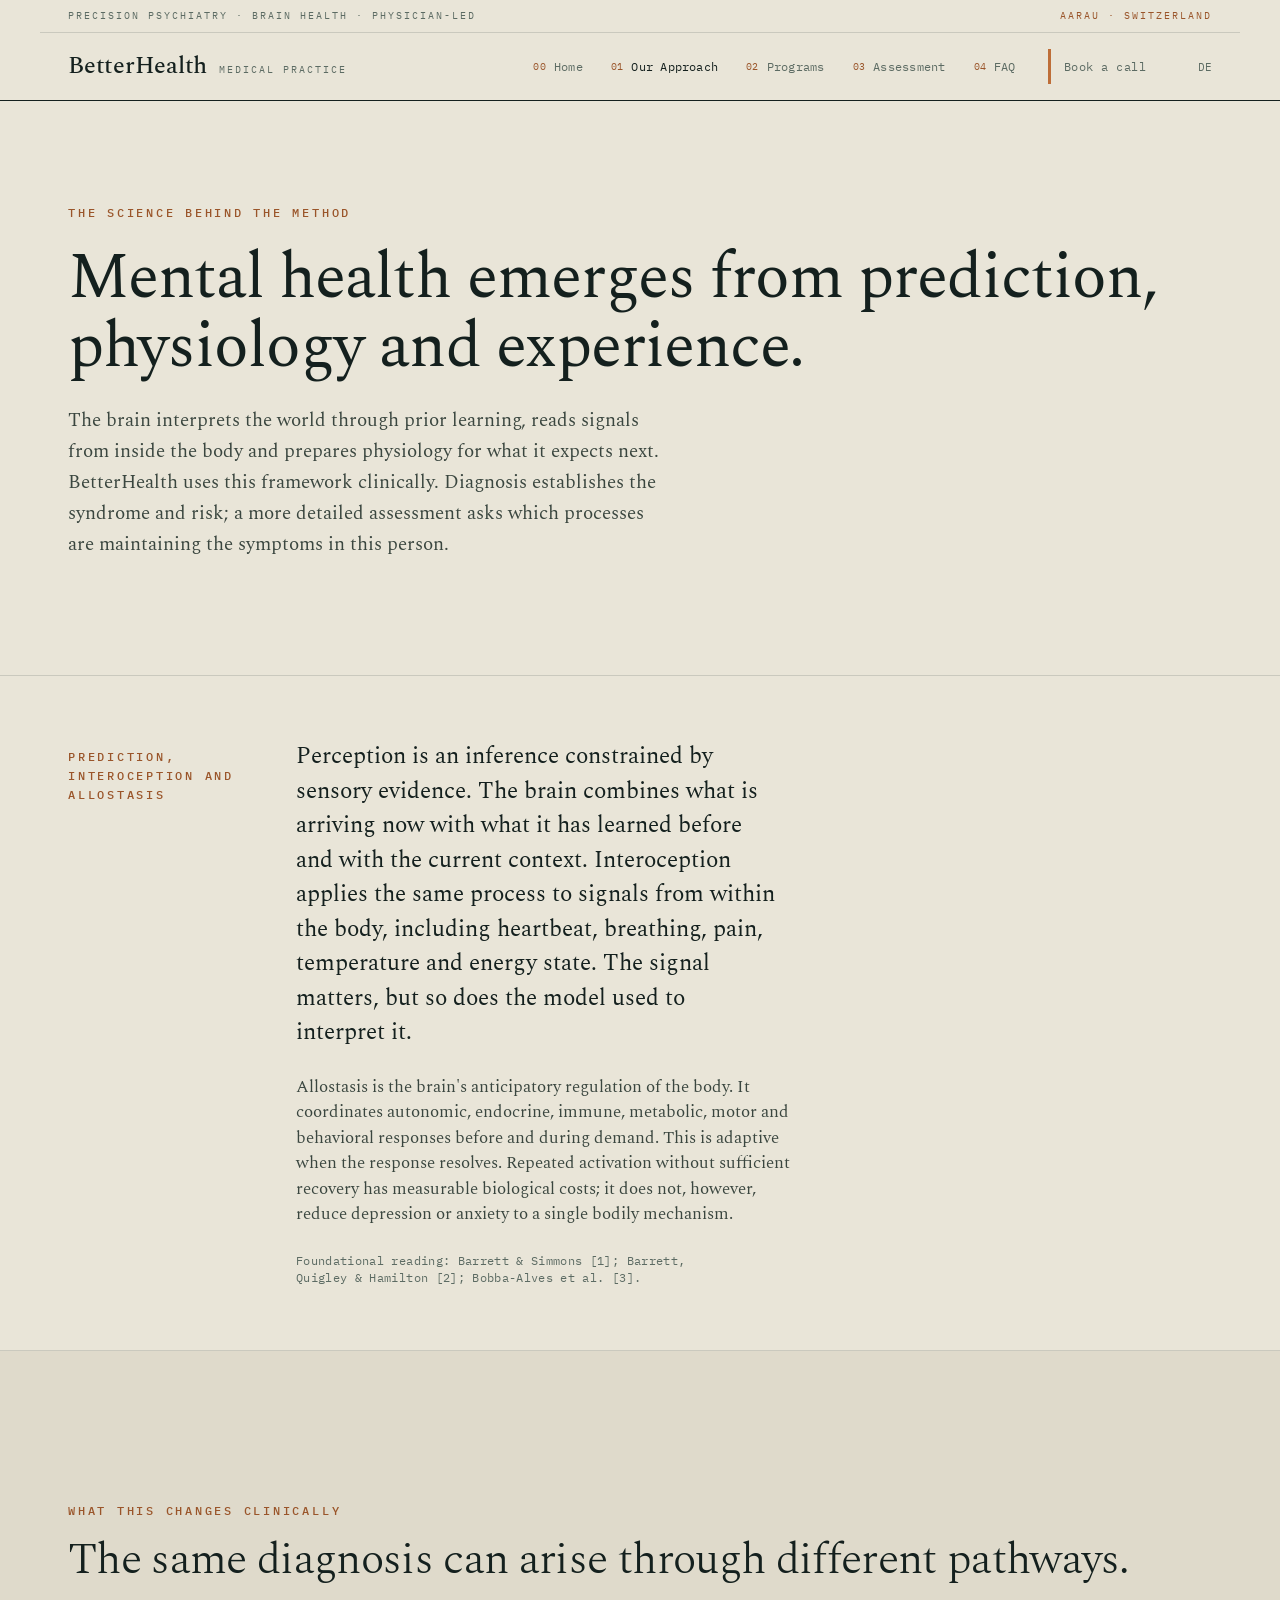
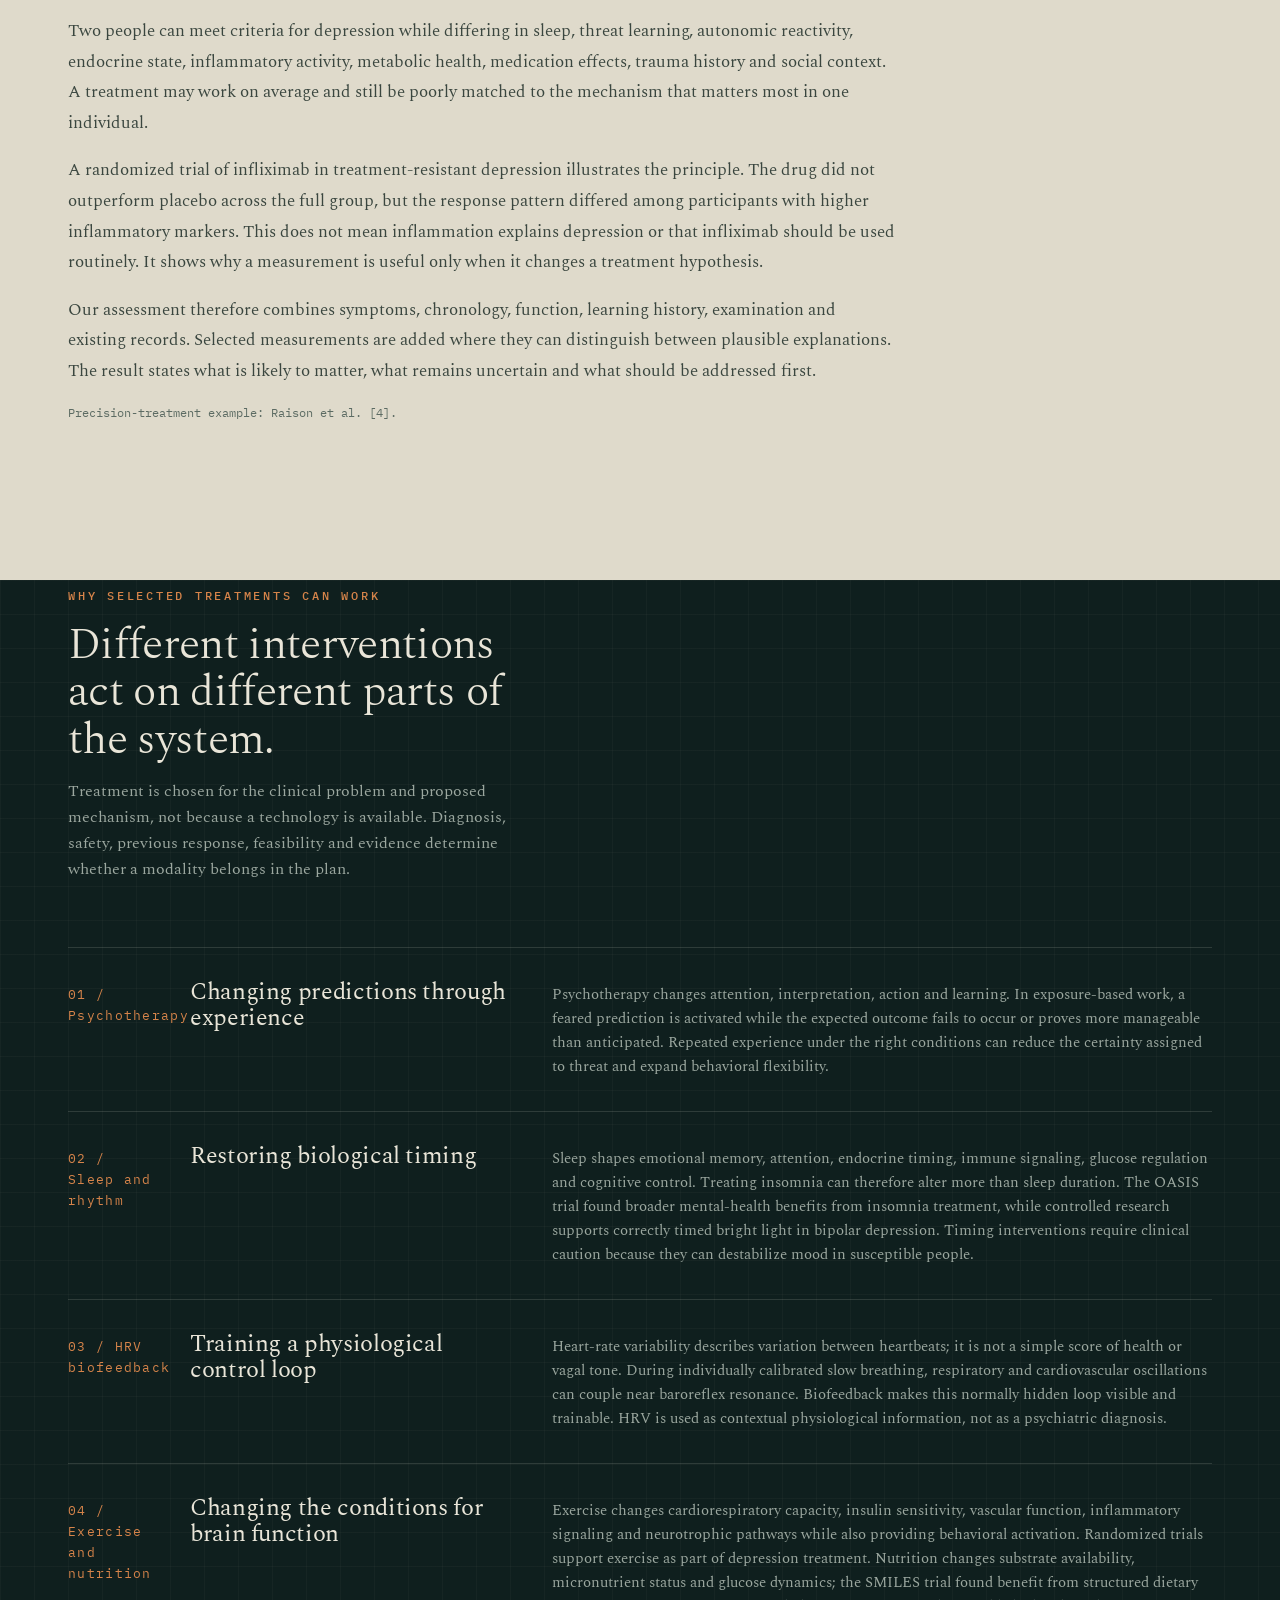
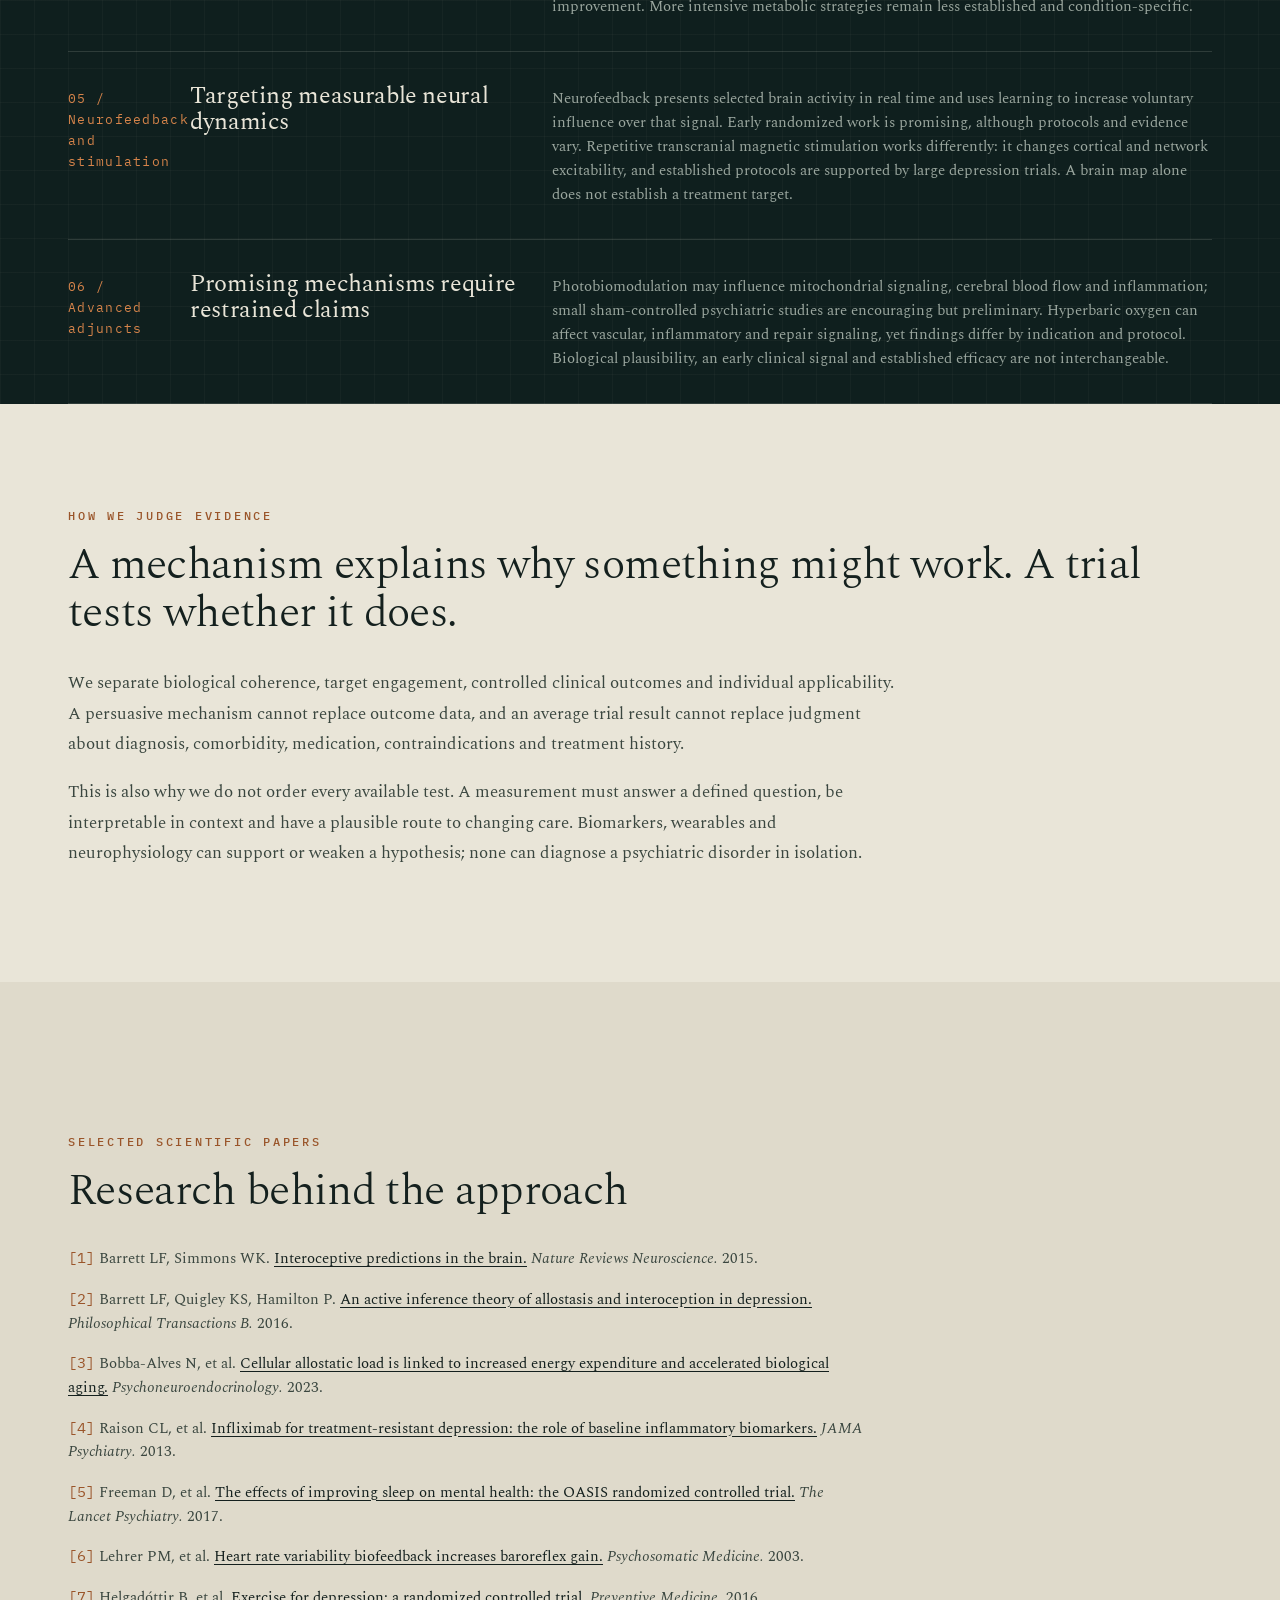
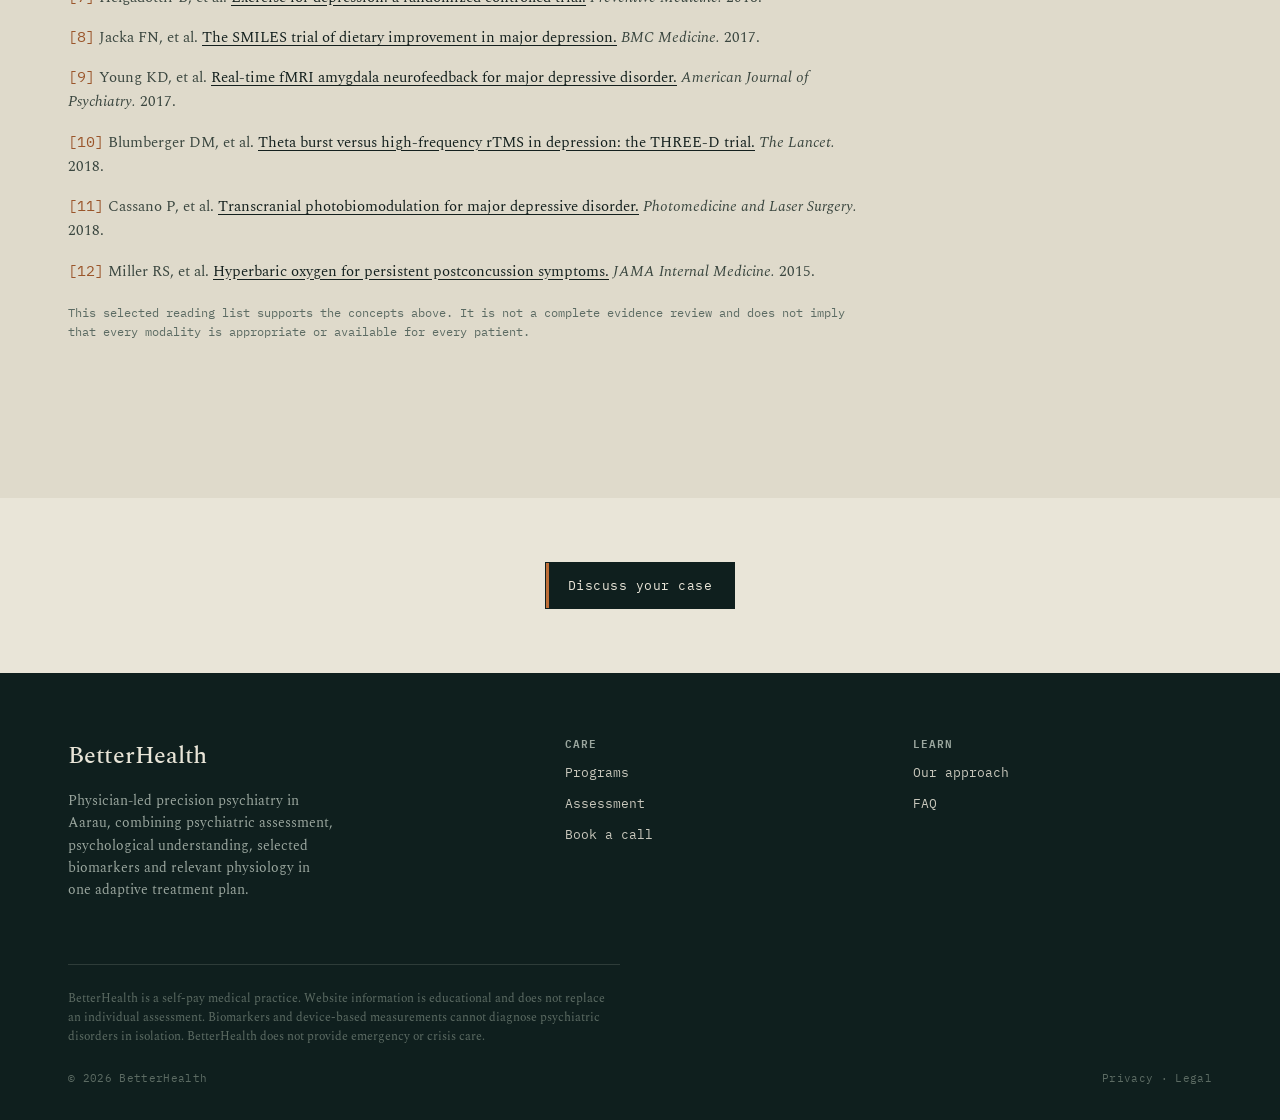
==== commit c4375053: "Tighten scientific approach copy and evidence list" ====
--- a/approach/index.html
+++ b/approach/index.html
@@ -1,118 +1 @@
-<!DOCTYPE html>
-<html lang="en">
-<head>
-<meta charset="utf-8"/>
-<meta name="viewport" content="width=device-width, initial-scale=1.0"/>
-<meta name="theme-color" content="#17302d"/>
-<meta name="color-scheme" content="light"/>
-<title>The science behind our approach | BetterHealth</title>
-<meta name="description" content="An accessible scientific explanation of the predictive, biological and learning mechanisms behind BetterHealth precision psychiatry, with linked primary research."/>
-<meta property="og:title" content="The science behind our approach | BetterHealth"/>
-<meta property="og:description" content="How prediction, interoception, allostasis, sleep, autonomic regulation, metabolism and neuroplasticity inform BetterHealth care."/>
-<meta property="og:type" content="website"/>
-<link href="../favicon.svg" rel="icon" type="image/svg+xml"/>
-<link href="../site.webmanifest" rel="manifest"/>
-<link href="https://fonts.googleapis.com" rel="preconnect"/>
-<link crossorigin href="https://fonts.gstatic.com" rel="preconnect"/>
-<link href="https://fonts.googleapis.com/css2?family=Spectral:ital,wght@0,300;0,400;0,500;0,600;1,400;1,500&family=IBM+Plex+Mono:wght@400;500;600&display=swap" rel="stylesheet"/>
-<link href="../assets/styles.css" rel="stylesheet"/>
-</head>
-<body>
-<a class="skip-link" href="#main-content">Skip to content</a>
-<noscript><p class="no-js-notice">This website requires JavaScript for language switching and interactive elements.</p></noscript>
-<header class="nav">
-<div class="registry"><span data-en="Precision psychiatry · Brain health · Systems medicine" data-de="Präzisionspsychiatrie · Gehirngesundheit · Systemmedizin">Precision psychiatry · Brain health · Systems medicine</span><span data-en="Aarau · Switzerland" data-de="Aarau · Schweiz">Aarau · Switzerland</span></div>
-<div class="nav-inner"><a class="brand" href="../"><b>BetterHealth</b><span data-en="Medical Practice" data-de="Praxis">Medical Practice</span></a><button aria-controls="navMenu" aria-expanded="false" aria-label="Menu" class="menu-toggle" type="button">☰</button><nav aria-label="Primary" class="nav-index" id="navMenu"><a href="../"><i>00</i><span data-en="Home" data-de="Startseite">Home</span></a><a aria-current="page" href="../approach/"><i>01</i><span data-en="Our Approach" data-de="Unser Ansatz">Our Approach</span></a><a href="../programs/"><i>02</i><span data-en="Programs" data-de="Programme">Programs</span></a><a href="../assessment/"><i>03</i><span data-en="Assessment" data-de="Abklärung">Assessment</span></a><a href="../faq/"><i>04</i><span data-en="FAQ" data-de="FAQ">FAQ</span></a><a class="btn btn-solid" href="../contact/"><span data-en="Book a call" data-de="Gespräch buchen">Book a call</span></a><button aria-label="Switch language" class="lang-toggle" type="button"><span data-en="DE" data-de="EN">DE</span></button></nav></div>
-</header>
-<main class="page" id="main-content">
-<section class="section">
-<div class="wrap">
-<span class="cap" data-en="Scientific and clinical foundation" data-de="Wissenschaftliche und klinische Grundlage">Scientific and clinical foundation</span>
-<h1 style="font-size:clamp(38px,5.4vw,64px);margin-top:18px" data-en="Psychiatric symptoms emerge from a brain regulating a body." data-de="Psychiatrische Symptome entstehen in einem Gehirn, das einen Körper reguliert.">Psychiatric symptoms emerge from a brain regulating a body.</h1>
-<p style="font-size:19px;color:var(--ink-soft);margin-top:24px;max-width:60ch" data-en="The brain does not passively record the world. It predicts what is likely to happen, interprets signals from inside the body, and prepares physiology before demands arrive. BetterHealth uses this science as a clinical framework: diagnosis defines the syndrome and risk, while deeper phenotyping asks which mechanisms may be maintaining it in this person." data-de="Das Gehirn zeichnet die Welt nicht passiv auf. Es sagt voraus, was wahrscheinlich geschehen wird, interpretiert Signale aus dem Körperinneren und bereitet die Physiologie auf erwartete Anforderungen vor. BetterHealth nutzt diese Wissenschaft als klinischen Rahmen: Die Diagnose ordnet Syndrom und Risiko ein, während die vertiefte Phänotypisierung untersucht, welche Mechanismen die Beschwerden bei diesem Menschen aufrechterhalten könnten.">The brain does not passively record the world. It predicts what is likely to happen, interprets signals from inside the body, and prepares physiology before demands arrive. BetterHealth uses this science as a clinical framework: diagnosis defines the syndrome and risk, while deeper phenotyping asks which mechanisms may be maintaining it in this person.</p>
-</div>
-</section>
-
-<section class="thesis">
-<div class="wrap">
-<span class="cap" data-en="Prediction, interoception and allostasis" data-de="Vorhersage, Interozeption und Allostase">Prediction, interoception and allostasis</span>
-<div>
-<p data-en="Perception is an inference constrained by sensory evidence. The brain combines incoming information with prior learning and current context to estimate what a sensation means. Interoception is the same process applied to signals from within the body, including heartbeat, breathing, temperature, energy state, pain and visceral activity. A fast heartbeat can therefore be interpreted as exercise, excitement, illness or danger depending on the biological state and the model the brain has learned." data-de="Wahrnehmung ist eine Schlussfolgerung, die durch sensorische Evidenz begrenzt wird. Das Gehirn verbindet eingehende Informationen mit früherem Lernen und dem aktuellen Kontext, um die Bedeutung einer Empfindung einzuschätzen. Interozeption bezeichnet denselben Prozess für Signale aus dem Körperinneren, darunter Herzschlag, Atmung, Temperatur, Energiezustand, Schmerz und viszerale Aktivität. Ein schneller Herzschlag kann deshalb je nach biologischem Zustand und gelerntem Modell als Bewegung, Aufregung, Krankheit oder Gefahr interpretiert werden.">Perception is an inference constrained by sensory evidence. The brain combines incoming information with prior learning and current context to estimate what a sensation means. Interoception is the same process applied to signals from within the body, including heartbeat, breathing, temperature, energy state, pain and visceral activity. A fast heartbeat can therefore be interpreted as exercise, excitement, illness or danger depending on the biological state and the model the brain has learned.</p>
-<p data-en="Allostasis is the brain's anticipatory regulation of the body. It coordinates autonomic, endocrine, immune, metabolic, motor and behavioral responses before and during demand. This is adaptive when the response is proportionate and resolves. Repeated activation without adequate recovery can become biologically expensive. Experimental work at cellular level shows that sustained glucocorticoid signaling can increase energy expenditure and accelerate markers of biological ageing. This does not reduce depression or anxiety to an energy deficit; it demonstrates that persistent stress regulation has measurable biological costs." data-de="Allostase ist die vorausschauende Regulation des Körpers durch das Gehirn. Sie koordiniert autonome, endokrine, immunologische, metabolische, motorische und verhaltensbezogene Reaktionen vor und während einer Anforderung. Diese Anpassung ist sinnvoll, wenn die Reaktion angemessen ist und wieder abklingt. Wiederholte Aktivierung ohne ausreichende Erholung kann biologisch kostspielig werden. Experimentelle Arbeiten auf zellulärer Ebene zeigen, dass anhaltende Glukokortikoid-Signale den Energieverbrauch erhöhen und Marker biologischer Alterung beschleunigen können. Das reduziert Depression oder Angst nicht auf ein Energiedefizit; es zeigt, dass anhaltende Stressregulation messbare biologische Kosten hat.">Allostasis is the brain's anticipatory regulation of the body. It coordinates autonomic, endocrine, immune, metabolic, motor and behavioral responses before and during demand. This is adaptive when the response is proportionate and resolves. Repeated activation without adequate recovery can become biologically expensive. Experimental work at cellular level shows that sustained glucocorticoid signaling can increase energy expenditure and accelerate markers of biological ageing. This does not reduce depression or anxiety to an energy deficit; it demonstrates that persistent stress regulation has measurable biological costs.</p>
-<p style="font-family:var(--mono);font-size:11.5px;letter-spacing:.03em;color:var(--slate)" data-en="Foundational reading: Barrett & Simmons, 2015 [1]; Barrett, Quigley & Hamilton, 2016 [2]; Bobba-Alves et al., 2023 [3]." data-de="Grundlagenliteratur: Barrett & Simmons, 2015 [1]; Barrett, Quigley & Hamilton, 2016 [2]; Bobba-Alves et al., 2023 [3].">Foundational reading: Barrett & Simmons, 2015 [1]; Barrett, Quigley & Hamilton, 2016 [2]; Bobba-Alves et al., 2023 [3].</p>
-</div>
-</div>
-</section>
-
-<section class="section" style="background:var(--porcelain-2);">
-<div class="wrap" style="padding-top:var(--s5);padding-bottom:var(--s5);">
-<span class="cap" data-en="What this changes clinically" data-de="Was sich dadurch klinisch verändert">What this changes clinically</span>
-<h2 style="font-size:clamp(28px,3.6vw,44px);font-weight:300;margin-top:12px;margin-bottom:var(--s4)" data-en="The same diagnosis can contain different mechanisms." data-de="Dieselbe Diagnose kann unterschiedliche Mechanismen enthalten.">The same diagnosis can contain different mechanisms.</h2>
-<div style="max-width:92ch;line-height:1.8;font-size:17px;color:var(--ink-soft);">
-<p data-en="Two people can meet criteria for depression while differing in sleep architecture, threat learning, autonomic reactivity, endocrine state, inflammatory activity, metabolic health, medication effects, trauma history and social context. These differences matter because a treatment can be effective at group level while being biologically or psychologically mismatched to an individual." data-de="Zwei Menschen können die Kriterien einer Depression erfüllen und sich dennoch in Schlafarchitektur, Bedrohungslernen, autonomer Reaktivität, endokrinem Zustand, Entzündungsaktivität, Stoffwechselgesundheit, Medikamenteneffekten, Traumageschichte und sozialem Kontext unterscheiden. Diese Unterschiede sind relevant, weil eine Behandlung auf Gruppenebene wirksam sein kann und dennoch biologisch oder psychologisch nicht zu einer einzelnen Person passt.">Two people can meet criteria for depression while differing in sleep architecture, threat learning, autonomic reactivity, endocrine state, inflammatory activity, metabolic health, medication effects, trauma history and social context. These differences matter because a treatment can be effective at group level while being biologically or psychologically mismatched to an individual.</p>
-<p data-en="A useful example comes from a randomized trial of the anti-inflammatory drug infliximab in treatment-resistant depression. The drug did not outperform placebo in the full sample. Among participants with higher baseline inflammatory markers, however, the pattern of response was different. The lesson is not that inflammation explains depression or that infliximab should be used routinely. It is that clinically similar syndromes can contain biologically distinct subgroups, and that a measurement becomes valuable when it changes a treatment hypothesis rather than merely producing more data." data-de="Ein anschauliches Beispiel liefert eine randomisierte Studie mit dem entzündungshemmenden Medikament Infliximab bei therapieresistenter Depression. In der Gesamtgruppe war das Medikament Placebo nicht überlegen. Bei Teilnehmenden mit höheren Entzündungsmarkern zu Beginn zeigte sich jedoch ein anderes Reaktionsmuster. Daraus folgt weder, dass Entzündung Depression erklärt, noch dass Infliximab routinemässig eingesetzt werden sollte. Die Studie zeigt vielmehr, dass klinisch ähnliche Syndrome biologisch unterschiedliche Untergruppen enthalten können und dass eine Messung dann wertvoll wird, wenn sie eine Behandlungshypothese verändert, statt lediglich mehr Daten zu erzeugen.">A useful example comes from a randomized trial of the anti-inflammatory drug infliximab in treatment-resistant depression. The drug did not outperform placebo in the full sample. Among participants with higher baseline inflammatory markers, however, the pattern of response was different. The lesson is not that inflammation explains depression or that infliximab should be used routinely. It is that clinically similar syndromes can contain biologically distinct subgroups, and that a measurement becomes valuable when it changes a treatment hypothesis rather than merely producing more data.</p>
-<p style="font-family:var(--mono);font-size:11.5px;color:var(--slate)" data-en="Clinical example: Raison et al., 2013 [4]." data-de="Klinisches Beispiel: Raison et al., 2013 [4].">Clinical example: Raison et al., 2013 [4].</p>
-</div>
-</div>
-</section>
-
-<section class="method">
-<div class="wrap">
-<span class="cap" data-en="Why selected modalities can work" data-de="Warum ausgewählte Modalitäten wirken können">Why selected modalities can work</span>
-<h2 data-en="Different interventions act on different parts of the system." data-de="Verschiedene Interventionen greifen an unterschiedlichen Teilen des Systems an.">Different interventions act on different parts of the system.</h2>
-<p class="intro" data-en="The scientific rationale does not determine treatment by itself. Clinical indication, safety, prior response, feasibility and the strength of evidence remain decisive. The descriptions below explain mechanisms and evidence without disclosing individual protocols or internal decision rules." data-de="Die wissenschaftliche Plausibilität bestimmt die Behandlung nicht allein. Klinische Indikation, Sicherheit, bisheriges Ansprechen, Umsetzbarkeit und Evidenzstärke bleiben entscheidend. Die folgenden Abschnitte erklären Mechanismen und Evidenz, ohne individuelle Protokolle oder interne Entscheidungsregeln offenzulegen.">The scientific rationale does not determine treatment by itself. Clinical indication, safety, prior response, feasibility and the strength of evidence remain decisive. The descriptions below explain mechanisms and evidence without disclosing individual protocols or internal decision rules.</p>
-<div class="seq">
-<div class="seqrow"><span class="idx">01 / <span data-en="Psychotherapy" data-de="Psychotherapie">Psychotherapy</span></span><h3 data-en="Updating models through experience" data-de="Modelle durch Erfahrung aktualisieren">Updating models through experience</h3><p data-en="Psychotherapy changes more than the story a person tells. It changes attention, interpretation, action and learning. In exposure-based work, a feared prediction is activated while the expected outcome fails to occur or becomes more manageable than anticipated. Repeated, well-designed experiences can reduce the certainty assigned to threat predictions and expand the range of situations the nervous system can classify as safe. Other therapies work through related processes: revising meanings, increasing behavioral flexibility, improving emotion regulation and changing interpersonal expectations. The technique matters, but so do the learning conditions in which it is delivered." data-de="Psychotherapie verändert mehr als die Geschichte, die ein Mensch über sich erzählt. Sie verändert Aufmerksamkeit, Interpretation, Handlung und Lernen. Bei expositionsbasierten Verfahren wird eine befürchtete Vorhersage aktiviert, während das erwartete Ergebnis ausbleibt oder besser bewältigbar ist als angenommen. Wiederholte, gezielt gestaltete Erfahrungen können die Gewissheit von Bedrohungsvorhersagen vermindern und den Bereich erweitern, den das Nervensystem als sicher einordnet. Andere Therapien wirken über verwandte Prozesse: Bedeutungen werden revidiert, Verhaltensflexibilität erweitert, Emotionsregulation verbessert und zwischenmenschliche Erwartungen verändert. Die Methode ist wichtig, ebenso die Lernbedingungen, unter denen sie eingesetzt wird.">Psychotherapy changes more than the story a person tells. It changes attention, interpretation, action and learning. In exposure-based work, a feared prediction is activated while the expected outcome fails to occur or becomes more manageable than anticipated. Repeated, well-designed experiences can reduce the certainty assigned to threat predictions and expand the range of situations the nervous system can classify as safe. Other therapies work through related processes: revising meanings, increasing behavioral flexibility, improving emotion regulation and changing interpersonal expectations. The technique matters, but so do the learning conditions in which it is delivered.</p></div>
-<div class="seqrow"><span class="idx">02 / <span data-en="Sleep and rhythm" data-de="Schlaf und Rhythmus">Sleep and rhythm</span></span><h3 data-en="Restoring temporal regulation" data-de="Zeitliche Regulation wiederherstellen">Restoring temporal regulation</h3><p data-en="Sleep is an active biological process that influences synaptic plasticity, emotional memory, endocrine timing, immune signaling, glucose regulation and cognitive control. Treating insomnia can therefore improve more than sleep duration. In the OASIS randomized trial, digital cognitive behavioral therapy for insomnia improved insomnia and also reduced paranoia and hallucination-related experiences. Circadian interventions can be equally powerful when timing is the relevant mechanism: a controlled trial found that appropriately timed bright-light therapy improved bipolar depression. Because light and sleep manipulation can also destabilize mood in susceptible patients, these are clinical interventions rather than generic wellness advice." data-de="Schlaf ist ein aktiver biologischer Prozess, der synaptische Plastizität, emotionales Gedächtnis, endokrine Zeitsteuerung, Immunsignale, Glukoseregulation und kognitive Kontrolle beeinflusst. Die Behandlung von Insomnie kann deshalb mehr verändern als die Schlafdauer. In der randomisierten OASIS-Studie verbesserte eine digitale kognitive Verhaltenstherapie für Insomnie den Schlaf und reduzierte zugleich paranoide sowie halluzinationsnahe Erfahrungen. Zirkadiane Interventionen können ähnlich bedeutsam sein, wenn die zeitliche Steuerung der relevante Mechanismus ist: In einer kontrollierten Studie verbesserte korrekt terminierte Lichttherapie die bipolare Depression. Da Licht- und Schlafinterventionen bei vulnerablen Personen die Stimmung auch destabilisieren können, handelt es sich um klinische Interventionen und nicht um allgemeine Wellness-Ratschläge.">Sleep is an active biological process that influences synaptic plasticity, emotional memory, endocrine timing, immune signaling, glucose regulation and cognitive control. Treating insomnia can therefore improve more than sleep duration. In the OASIS randomized trial, digital cognitive behavioral therapy for insomnia improved insomnia and also reduced paranoia and hallucination-related experiences. Circadian interventions can be equally powerful when timing is the relevant mechanism: a controlled trial found that appropriately timed bright-light therapy improved bipolar depression. Because light and sleep manipulation can also destabilize mood in susceptible patients, these are clinical interventions rather than generic wellness advice.</p></div>
-<div class="seqrow"><span class="idx">03 / <span data-en="HRV biofeedback" data-de="HRV-Biofeedback">HRV biofeedback</span></span><h3 data-en="Training a physiological control loop" data-de="Einen physiologischen Regelkreis trainieren">Training a physiological control loop</h3><p data-en="Heart-rate variability reflects variation in the intervals between heartbeats; it is not a simple score of health or vagal tone. During slow, individually calibrated breathing, respiratory and cardiovascular oscillations can become coupled near the body's baroreflex resonance. Biofeedback makes this normally hidden loop visible so that the person can learn to influence it. Experimental work has shown increases in baroreflex gain, and controlled studies report reductions in anxiety in some populations. We use HRV as contextual physiological information and a trainable regulatory signal, not as a stand-alone psychiatric diagnosis." data-de="Herzfrequenzvariabilität beschreibt die Schwankung der Abstände zwischen Herzschlägen; sie ist kein einfacher Wert für Gesundheit oder Vagustonus. Bei langsamer, individuell abgestimmter Atmung können sich respiratorische und kardiovaskuläre Oszillationen nahe der Baroreflex-Resonanz des Körpers koppeln. Biofeedback macht diesen normalerweise verborgenen Regelkreis sichtbar und dadurch trainierbar. Experimentelle Arbeiten zeigen eine Zunahme der Baroreflex-Sensitivität, kontrollierte Studien berichten in bestimmten Populationen über eine Reduktion von Angst. Wir verwenden HRV als kontextabhängige physiologische Information und trainierbares Regulationssignal, nicht als eigenständige psychiatrische Diagnose.">Heart-rate variability reflects variation in the intervals between heartbeats; it is not a simple score of health or vagal tone. During slow, individually calibrated breathing, respiratory and cardiovascular oscillations can become coupled near the body's baroreflex resonance. Biofeedback makes this normally hidden loop visible so that the person can learn to influence it. Experimental work has shown increases in baroreflex gain, and controlled studies report reductions in anxiety in some populations. We use HRV as contextual physiological information and a trainable regulatory signal, not as a stand-alone psychiatric diagnosis.</p></div>
-<div class="seqrow"><span class="idx">04 / <span data-en="Exercise and nutrition" data-de="Bewegung und Ernährung">Exercise and nutrition</span></span><h3 data-en="Changing the biological conditions for brain function" data-de="Biologische Bedingungen der Gehirnfunktion verändern">Changing the biological conditions for brain function</h3><p data-en="Exercise is a repeated systems-level stimulus. It changes cardiorespiratory capacity, insulin sensitivity, vascular function, inflammatory signaling, skeletal-muscle metabolism and neurotrophic pathways while also providing behavioral activation and mastery. Randomized trials support exercise as a treatment component in depression. Nutrition can alter substrate availability, micronutrient status, glucose dynamics and inflammatory exposure. The SMILES trial showed that structured dietary improvement could produce clinically meaningful benefit in major depression. More intensive metabolic strategies, including ketogenic therapy, are scientifically interesting but remain condition-specific and less established; current psychiatric evidence includes promising pilot studies rather than definitive proof." data-de="Bewegung ist ein wiederholter systemischer Reiz. Sie verändert kardiorespiratorische Leistungsfähigkeit, Insulinsensitivität, Gefässfunktion, Entzündungssignale, Skelettmuskelstoffwechsel und neurotrophe Signalwege und vermittelt zugleich Verhaltensaktivierung sowie Selbstwirksamkeit. Randomisierte Studien unterstützen Bewegung als Behandlungskomponente bei Depression. Ernährung kann Substratverfügbarkeit, Mikronährstoffstatus, Glukosedynamik und entzündliche Belastung verändern. Die SMILES-Studie zeigte, dass eine strukturierte Ernährungsumstellung bei Major Depression klinisch relevante Verbesserungen erzielen kann. Intensivere metabolische Strategien, einschliesslich ketogener Therapie, sind wissenschaftlich interessant, jedoch indikationsspezifisch und weniger etabliert; die psychiatrische Evidenz besteht derzeit aus vielversprechenden Pilotstudien und nicht aus einem abschliessenden Wirksamkeitsnachweis.">Exercise is a repeated systems-level stimulus. It changes cardiorespiratory capacity, insulin sensitivity, vascular function, inflammatory signaling, skeletal-muscle metabolism and neurotrophic pathways while also providing behavioral activation and mastery. Randomized trials support exercise as a treatment component in depression. Nutrition can alter substrate availability, micronutrient status, glucose dynamics and inflammatory exposure. The SMILES trial showed that structured dietary improvement could produce clinically meaningful benefit in major depression. More intensive metabolic strategies, including ketogenic therapy, are scientifically interesting but remain condition-specific and less established; current psychiatric evidence includes promising pilot studies rather than definitive proof.</p></div>
-<div class="seqrow"><span class="idx">05 / <span data-en="Neurofeedback and stimulation" data-de="Neurofeedback und Stimulation">Neurofeedback and stimulation</span></span><h3 data-en="Targeting measurable neural dynamics" data-de="Messbare neuronale Dynamik beeinflussen">Targeting measurable neural dynamics</h3><p data-en="Neurofeedback presents a person with a real-time representation of selected brain activity and uses learning to increase voluntary influence over that signal. Proof-of-concept randomized work has shown that people with depression can learn to modulate amygdala-related activity, although protocols, targets and clinical evidence vary considerably. Non-invasive brain stimulation acts differently: repetitive transcranial magnetic stimulation induces electrical currents in cortical tissue and can modify network excitability and connectivity. Large randomized trials support established stimulation protocols for depression. These technologies are selected for a defined clinical question; a colorful brain map alone does not establish a treatment target." data-de="Neurofeedback zeigt einer Person ausgewählte Gehirnaktivität in Echtzeit und nutzt Lernprozesse, um den willentlichen Einfluss auf dieses Signal zu erhöhen. Randomisierte Proof-of-Concept-Arbeiten zeigen, dass Menschen mit Depression amygdalabezogene Aktivität beeinflussen lernen können, wobei sich Protokolle, Zielgrössen und klinische Evidenz deutlich unterscheiden. Nicht-invasive Hirnstimulation wirkt anders: Repetitive transkranielle Magnetstimulation erzeugt elektrische Ströme im kortikalen Gewebe und kann Erregbarkeit sowie Konnektivität von Netzwerken verändern. Grosse randomisierte Studien stützen etablierte Stimulationsprotokolle bei Depression. Diese Technologien werden für eine definierte klinische Frage ausgewählt; eine farbige Gehirnkarte allein begründet noch kein Behandlungsziel.">Neurofeedback presents a person with a real-time representation of selected brain activity and uses learning to increase voluntary influence over that signal. Proof-of-concept randomized work has shown that people with depression can learn to modulate amygdala-related activity, although protocols, targets and clinical evidence vary considerably. Non-invasive brain stimulation acts differently: repetitive transcranial magnetic stimulation induces electrical currents in cortical tissue and can modify network excitability and connectivity. Large randomized trials support established stimulation protocols for depression. These technologies are selected for a defined clinical question; a colorful brain map alone does not establish a treatment target.</p></div>
-<div class="seqrow"><span class="idx">06 / <span data-en="Advanced adjuncts" data-de="Weiterführende Ergänzungen">Advanced adjuncts</span></span><h3 data-en="Promising mechanisms require calibrated claims" data-de="Plausible Mechanismen erfordern zurückhaltende Aussagen">Promising mechanisms require calibrated claims</h3><p data-en="Photobiomodulation uses red or near-infrared light to influence photochemical processes that may affect mitochondrial signaling, cerebral blood flow and inflammatory pathways. Small sham-controlled psychiatric trials are encouraging, but the evidence is still preliminary. Hyperbaric oxygen changes dissolved oxygen exposure and can influence vascular, inflammatory and repair signaling. Results depend strongly on indication and protocol: a recent sham-controlled trial reported benefit in combat-related PTSD, while an earlier rigorous trial found no benefit for persistent postconcussion symptoms. We therefore distinguish biological plausibility, early clinical signal and established efficacy rather than treating them as interchangeable." data-de="Photobiomodulation nutzt rotes oder nahinfrarotes Licht, um photochemische Prozesse zu beeinflussen, die mitochondriale Signalwege, zerebrale Durchblutung und Entzündungsprozesse verändern könnten. Kleine sham-kontrollierte psychiatrische Studien sind ermutigend, die Evidenz bleibt jedoch vorläufig. Hyperbare Sauerstofftherapie verändert die Menge gelösten Sauerstoffs und kann vaskuläre, entzündliche sowie reparative Signalwege beeinflussen. Die Ergebnisse hängen stark von Indikation und Protokoll ab: Eine neuere sham-kontrollierte Studie berichtete Nutzen bei kampfassoziierter PTBS, während eine frühere methodisch strenge Studie bei anhaltenden Postcommotio-Symptomen keinen Vorteil fand. Deshalb unterscheiden wir biologische Plausibilität, frühes klinisches Signal und etablierte Wirksamkeit, statt diese Ebenen gleichzusetzen.">Photobiomodulation uses red or near-infrared light to influence photochemical processes that may affect mitochondrial signaling, cerebral blood flow and inflammatory pathways. Small sham-controlled psychiatric trials are encouraging, but the evidence is still preliminary. Hyperbaric oxygen changes dissolved oxygen exposure and can influence vascular, inflammatory and repair signaling. Results depend strongly on indication and protocol: a recent sham-controlled trial reported benefit in combat-related PTSD, while an earlier rigorous trial found no benefit for persistent postconcussion symptoms. We therefore distinguish biological plausibility, early clinical signal and established efficacy rather than treating them as interchangeable.</p></div>
-</div>
-</div>
-</section>
-
-<section class="section">
-<div class="wrap">
-<span class="cap" data-en="Evidence calibration" data-de="Einordnung der Evidenz">Evidence calibration</span>
-<h2 style="font-size:clamp(28px,3.6vw,44px);font-weight:300;margin-top:12px;margin-bottom:var(--s4)" data-en="A mechanism explains why something might work. A trial tests whether it does." data-de="Ein Mechanismus erklärt, warum etwas wirken könnte. Eine Studie prüft, ob es tatsächlich wirkt.">A mechanism explains why something might work. A trial tests whether it does.</h2>
-<div style="max-width:92ch;line-height:1.8;font-size:17px;color:var(--ink-soft);">
-<p data-en="BetterHealth separates four questions that are often collapsed in health marketing: Is the proposed mechanism biologically coherent? Has the intervention changed the intended target in humans? Has it improved meaningful clinical outcomes under controlled conditions? Does the evidence apply to this individual, considering diagnosis, comorbidity, medication, contraindications and treatment history? A persuasive biological story cannot substitute for outcome data, and an average trial result cannot substitute for clinical judgment." data-de="BetterHealth trennt vier Fragen, die im Gesundheitsmarketing häufig vermischt werden: Ist der vorgeschlagene Mechanismus biologisch schlüssig? Hat die Intervention beim Menschen die beabsichtigte Zielgrösse verändert? Hat sie unter kontrollierten Bedingungen relevante klinische Ergebnisse verbessert? Ist die Evidenz auf diesen einzelnen Menschen übertragbar, unter Berücksichtigung von Diagnose, Komorbidität, Medikation, Kontraindikationen und Behandlungsverlauf? Eine überzeugende biologische Geschichte ersetzt keine Ergebnisdaten, und ein durchschnittliches Studienresultat ersetzt keine klinische Beurteilung.">BetterHealth separates four questions that are often collapsed in health marketing: Is the proposed mechanism biologically coherent? Has the intervention changed the intended target in humans? Has it improved meaningful clinical outcomes under controlled conditions? Does the evidence apply to this individual, considering diagnosis, comorbidity, medication, contraindications and treatment history? A persuasive biological story cannot substitute for outcome data, and an average trial result cannot substitute for clinical judgment.</p>
-<p data-en="This is also why we do not order every available test. A measurement must answer a defined question, be interpretable in context, and have a plausible route to changing care. Biomarkers, wearables and neurophysiology can strengthen or weaken a hypothesis; none of them can replace the clinical encounter or diagnose a psychiatric disorder in isolation." data-de="Aus diesem Grund veranlassen wir nicht jede verfügbare Untersuchung. Eine Messung muss eine definierte Frage beantworten, im Kontext interpretierbar sein und einen plausiblen Weg zur Veränderung der Behandlung eröffnen. Biomarker, Wearables und Neurophysiologie können eine Hypothese stützen oder abschwächen; keines dieser Verfahren ersetzt die klinische Begegnung oder diagnostiziert isoliert eine psychiatrische Erkrankung.">This is also why we do not order every available test. A measurement must answer a defined question, be interpretable in context, and have a plausible route to changing care. Biomarkers, wearables and neurophysiology can strengthen or weaken a hypothesis; none of them can replace the clinical encounter or diagnose a psychiatric disorder in isolation.</p>
-</div>
-</div>
-</section>
-
-<section class="section" style="background:var(--porcelain-2);">
-<div class="wrap" style="padding-top:var(--s5);padding-bottom:var(--s5);">
-<span class="cap" data-en="Selected primary papers" data-de="Ausgewählte Primärstudien">Selected primary papers</span>
-<h2 style="font-size:clamp(28px,3.6vw,44px);font-weight:300;margin-top:12px;margin-bottom:var(--s4)" data-en="Research behind the framework" data-de="Forschung hinter dem Rahmenmodell">Research behind the framework</h2>
-<div style="max-width:100ch;line-height:1.65;font-size:14.5px;color:var(--ink-soft);">
-<p><span class="mono" style="color:var(--copper-deep)">[1]</span> Barrett LF, Simmons WK. <a href="https://pubmed.ncbi.nlm.nih.gov/26016744/" target="_blank" rel="noopener noreferrer" style="color:var(--ink);text-decoration:underline;text-underline-offset:3px">Interoceptive predictions in the brain.</a> <i>Nature Reviews Neuroscience.</i> 2015.</p>
-<p style="margin-top:12px"><span class="mono" style="color:var(--copper-deep)">[2]</span> Barrett LF, Quigley KS, Hamilton P. <a href="https://pubmed.ncbi.nlm.nih.gov/28080969/" target="_blank" rel="noopener noreferrer" style="color:var(--ink);text-decoration:underline;text-underline-offset:3px">An active inference theory of allostasis and interoception in depression.</a> <i>Philosophical Transactions of the Royal Society B.</i> 2016.</p>
-<p style="margin-top:12px"><span class="mono" style="color:var(--copper-deep)">[3]</span> Bobba-Alves N, et al. <a href="https://pubmed.ncbi.nlm.nih.gov/37423094/" target="_blank" rel="noopener noreferrer" style="color:var(--ink);text-decoration:underline;text-underline-offset:3px">Cellular allostatic load is linked to increased energy expenditure and accelerated biological aging.</a> <i>Psychoneuroendocrinology.</i> 2023.</p>
-<p style="margin-top:12px"><span class="mono" style="color:var(--copper-deep)">[4]</span> Raison CL, et al. <a href="https://pubmed.ncbi.nlm.nih.gov/22945416/" target="_blank" rel="noopener noreferrer" style="color:var(--ink);text-decoration:underline;text-underline-offset:3px">A randomized controlled trial of the tumor necrosis factor antagonist infliximab for treatment-resistant depression: the role of baseline inflammatory biomarkers.</a> <i>JAMA Psychiatry.</i> 2013.</p>
-<p style="margin-top:12px"><span class="mono" style="color:var(--copper-deep)">[5]</span> Zbozinek TD, et al. <a href="https://pubmed.ncbi.nlm.nih.gov/42048830/" target="_blank" rel="noopener noreferrer" style="color:var(--ink);text-decoration:underline;text-underline-offset:3px">Expectancy updating predicts anxiety symptom reduction from exposure therapy.</a> <i>Behaviour Research and Therapy.</i> 2026.</p>
-<p style="margin-top:12px"><span class="mono" style="color:var(--copper-deep)">[6]</span> Freeman D, et al. <a href="https://pubmed.ncbi.nlm.nih.gov/28888927/" target="_blank" rel="noopener noreferrer" style="color:var(--ink);text-decoration:underline;text-underline-offset:3px">The effects of improving sleep on mental health: the OASIS randomized controlled trial.</a> <i>The Lancet Psychiatry.</i> 2017.</p>
-<p style="margin-top:12px"><span class="mono" style="color:var(--copper-deep)">[7]</span> Sit DK, et al. <a href="https://pubmed.ncbi.nlm.nih.gov/28969438/" target="_blank" rel="noopener noreferrer" style="color:var(--ink);text-decoration:underline;text-underline-offset:3px">Adjunctive bright light therapy for bipolar depression: a randomized double-blind placebo-controlled trial.</a> <i>American Journal of Psychiatry.</i> 2018.</p>
-<p style="margin-top:12px"><span class="mono" style="color:var(--copper-deep)">[8]</span> Lehrer PM, et al. <a href="https://pubmed.ncbi.nlm.nih.gov/14508023/" target="_blank" rel="noopener noreferrer" style="color:var(--ink);text-decoration:underline;text-underline-offset:3px">Heart rate variability biofeedback increases baroreflex gain and peak expiratory flow.</a> <i>Psychosomatic Medicine.</i> 2003.</p>
-<p style="margin-top:12px"><span class="mono" style="color:var(--copper-deep)">[9]</span> Saito R, et al. <a href="https://pubmed.ncbi.nlm.nih.gov/38888656/" target="_blank" rel="noopener noreferrer" style="color:var(--ink);text-decoration:underline;text-underline-offset:3px">Effects of heart rate variability biofeedback training on anxiety reduction and brain activity.</a> <i>Applied Psychophysiology and Biofeedback.</i> 2024.</p>
-<p style="margin-top:12px"><span class="mono" style="color:var(--copper-deep)">[10]</span> Helgadóttir B, et al. <a href="https://pubmed.ncbi.nlm.nih.gov/27514246/" target="_blank" rel="noopener noreferrer" style="color:var(--ink);text-decoration:underline;text-underline-offset:3px">Training fast or slow? Exercise for depression: a randomized controlled trial.</a> <i>Preventive Medicine.</i> 2016.</p>
-<p style="margin-top:12px"><span class="mono" style="color:var(--copper-deep)">[11]</span> Jacka FN, et al. <a href="https://pubmed.ncbi.nlm.nih.gov/28137247/" target="_blank" rel="noopener noreferrer" style="color:var(--ink);text-decoration:underline;text-underline-offset:3px">A randomized controlled trial of dietary improvement for adults with major depression: the SMILES trial.</a> <i>BMC Medicine.</i> 2017.</p>
-<p style="margin-top:12px"><span class="mono" style="color:var(--copper-deep)">[12]</span> Sethi S, et al. <a href="https://pubmed.ncbi.nlm.nih.gov/38547601/" target="_blank" rel="noopener noreferrer" style="color:var(--ink);text-decoration:underline;text-underline-offset:3px">Ketogenic diet intervention on metabolic and psychiatric health in bipolar disorder and schizophrenia: a pilot trial.</a> <i>Psychiatry Research.</i> 2024.</p>
-<p style="margin-top:12px"><span class="mono" style="color:var(--copper-deep)">[13]</span> Young KD, et al. <a href="https://pubmed.ncbi.nlm.nih.gov/28407727/" target="_blank" rel="noopener noreferrer" style="color:var(--ink);text-decoration:underline;text-underline-offset:3px">Randomized clinical trial of real-time fMRI amygdala neurofeedback for major depressive disorder.</a> <i>American Journal of Psychiatry.</i> 2017.</p>
-<p style="margin-top:12px"><span class="mono" style="color:var(--copper-deep)">[14]</span> Blumberger DM, et al. <a href="https://pubmed.ncbi.nlm.nih.gov/29726344/" target="_blank" rel="noopener noreferrer" style="color:var(--ink);text-decoration:underline;text-underline-offset:3px">Effectiveness of theta burst versus high-frequency repetitive transcranial magnetic stimulation in depression: the THREE-D trial.</a> <i>The Lancet.</i> 2018.</p>
-<p style="margin-top:12px"><span class="mono" style="color:var(--copper-deep)">[15]</span> Cassano P, et al. <a href="https://pubmed.ncbi.nlm.nih.gov/30346890/" target="_blank" rel="noopener noreferrer" style="color:var(--ink);text-decoration:underline;text-underline-offset:3px">Transcranial photobiomodulation for major depressive disorder: the ELATED-2 pilot trial.</a> <i>Photomedicine and Laser Surgery.</i> 2018.</p>
-<p style="margin-top:12px"><span class="mono" style="color:var(--copper-deep)">[16]</span> Doenyas-Barak K, et al. <a href="https://pubmed.ncbi.nlm.nih.gov/39566051/" target="_blank" rel="noopener noreferrer" style="color:var(--ink);text-decoration:underline;text-underline-offset:3px">Hyperbaric oxygen therapy for veterans with combat-associated posttraumatic stress disorder: a randomized, sham-controlled trial.</a> <i>Journal of Clinical Psychiatry.</i> 2024.</p>
-<p style="margin-top:12px"><span class="mono" style="color:var(--copper-deep)">[17]</span> Miller RS, et al. <a href="https://pubmed.ncbi.nlm.nih.gov/25401463/" target="_blank" rel="noopener noreferrer" style="color:var(--ink);text-decoration:underline;text-underline-offset:3px">Effects of hyperbaric oxygen on symptoms and quality of life among service members with persistent postconcussion symptoms.</a> <i>JAMA Internal Medicine.</i> 2015.</p>
-<p style="margin-top:20px;font-family:var(--mono);font-size:11.5px;color:var(--slate)" data-en="This is a selected reading list, not a complete review of the evidence and not a statement that every listed modality is appropriate or available for every patient." data-de="Dies ist eine ausgewählte Literaturliste, keine vollständige Evidenzübersicht und keine Aussage, dass jede aufgeführte Modalität für jede Patientin oder jeden Patienten geeignet oder verfügbar ist.">This is a selected reading list, not a complete review of the evidence and not a statement that every listed modality is appropriate or available for every patient.</p>
-</div>
-</div>
-</section>
-
-<a class="btn btn-solid" href="../contact/" style="margin:var(--s6) auto;display:block;width:fit-content"><span data-en="Book a consultation" data-de="Gespräch buchen">Book a consultation</span></a>
-</main>
-<footer><div class="wrap"><div class="fcols"><div><a class="brand" href="../"><b>BetterHealth</b></a><p class="fdesc" data-en="Physician-led precision psychiatry and brain-health care that connects diagnosis, psychological formulation, physiology, biomarkers and daily function. Aarau, Switzerland." data-de="Ärztlich geleitete Präzisionspsychiatrie und Gehirngesundheit, die Diagnose, psychologische Fallformulierung, Physiologie, Biomarker und Alltagsfunktion verbindet. Aarau, Schweiz.">Physician-led precision psychiatry and brain-health care that connects diagnosis, psychological formulation, physiology, biomarkers and daily function. Aarau, Switzerland.</p></div><div class="fcol"><h4 data-en="Care" data-de="Behandlung">Care</h4><a data-en="Programs" data-de="Programme" href="../programs/">Programs</a><a data-en="Assessment" data-de="Abklärung" href="../assessment/">Assessment</a><a data-en="Book a call" data-de="Gespräch buchen" href="../contact/">Book a call</a></div><div class="fcol"><h4 data-en="Learn" data-de="Verstehen">Learn</h4><a data-en="Our approach" data-de="Unser Ansatz" href="../approach/">Our approach</a><a data-en="FAQ" data-de="FAQ" href="../faq/">FAQ</a></div></div><p class="disclaimer" data-en="BetterHealth provides individualized medical and psychological care. Information on this website is educational and does not replace a clinical assessment. Biomarkers and advanced measurements do not diagnose psychiatric disorders by themselves. BetterHealth is not an emergency or crisis service." data-de="BetterHealth bietet individualisierte medizinische und psychologische Betreuung. Die Informationen auf dieser Website dienen der Aufklärung und ersetzen keine klinische Abklärung. Biomarker und weiterführende Messungen diagnostizieren für sich allein keine psychiatrischen Erkrankungen. BetterHealth ist kein Notfall- oder Krisendienst.">BetterHealth provides individualized medical and psychological care. Information on this website is educational and does not replace a clinical assessment. Biomarkers and advanced measurements do not diagnose psychiatric disorders by themselves. BetterHealth is not an emergency or crisis service.</p><div class="fbottom"><span>© 2026 BetterHealth</span><span data-en="Privacy · Legal" data-de="Datenschutz · Rechtliches">Privacy · Legal</span></div></div></footer>
-<script defer src="../assets/app.js"></script>
-</body>
-</html>+<!DOCTYPE html><html lang="en"><head><meta charset="utf-8"/><meta name="viewport" content="width=device-width,initial-scale=1"/><meta name="theme-color" content="#17302d"/><meta name="color-scheme" content="light"/><title>The science behind our approach | BetterHealth</title><meta name="description" content="How prediction, interoception, sleep, physiology, learning and selective measurement inform BetterHealth precision psychiatry."/><meta property="og:title" content="The science behind our approach | BetterHealth"/><meta property="og:description" content="An accessible scientific explanation of the mechanisms behind BetterHealth care, with linked research."/><meta property="og:type" content="website"/><link href="../favicon.svg" rel="icon" type="image/svg+xml"/><link href="../site.webmanifest" rel="manifest"/><link href="https://fonts.googleapis.com" rel="preconnect"/><link crossorigin href="https://fonts.gstatic.com" rel="preconnect"/><link href="https://fonts.googleapis.com/css2?family=Spectral:ital,wght@0,300;0,400;0,500;0,600;1,400;1,500&amp;family=IBM+Plex+Mono:wght@400;500;600&amp;display=swap" rel="stylesheet"/><link href="../assets/styles.css" rel="stylesheet"/></head><body><a class="skip-link" href="#main-content">Skip to content</a><noscript><p class="no-js-notice">This website requires JavaScript for language switching and interactive elements.</p></noscript><header class="nav"><div class="registry"><span data-en="Precision psychiatry · Brain health · Physician-led" data-de="Präzisionspsychiatrie · Gehirngesundheit · Ärztlich geleitet">Precision psychiatry · Brain health · Physician-led</span><span data-en="Aarau · Switzerland" data-de="Aarau · Schweiz">Aarau · Switzerland</span></div><div class="nav-inner"><a class="brand" href="../"><b>BetterHealth</b><span data-en="Medical Practice" data-de="Praxis">Medical Practice</span></a><button aria-controls="navMenu" aria-expanded="false" aria-label="Menu" class="menu-toggle" type="button">☰</button><nav aria-label="Primary" class="nav-index" id="navMenu"><a href="../"><i>00</i><span data-en="Home" data-de="Startseite">Home</span></a><a aria-current="page" href="../approach/"><i>01</i><span data-en="Our Approach" data-de="Unser Ansatz">Our Approach</span></a><a href="../programs/"><i>02</i><span data-en="Programs" data-de="Programme">Programs</span></a><a href="../assessment/"><i>03</i><span data-en="Assessment" data-de="Abklärung">Assessment</span></a><a href="../faq/"><i>04</i><span data-en="FAQ" data-de="FAQ">FAQ</span></a><a class="btn btn-solid" href="../contact/"><span data-en="Book a call" data-de="Gespräch buchen">Book a call</span></a><button aria-label="Switch language" class="lang-toggle" type="button"><span data-en="DE" data-de="EN">DE</span></button></nav></div></header><main class="page" id="main-content"><section class="section"><div class="wrap"><span class="cap" data-en="The science behind the method" data-de="Die Wissenschaft hinter der Methode">The science behind the method</span><h1 style="font-size:clamp(38px,5.4vw,64px);margin-top:18px" data-en="Mental health emerges from prediction, physiology and experience." data-de="Psychische Gesundheit entsteht aus Vorhersage, Physiologie und Erfahrung.">Mental health emerges from prediction, physiology and experience.</h1><p style="font-size:19px;color:var(--ink-soft);margin-top:24px;max-width:60ch" data-en="The brain interprets the world through prior learning, reads signals from inside the body and prepares physiology for what it expects next. BetterHealth uses this framework clinically. Diagnosis establishes the syndrome and risk; a more detailed assessment asks which processes are maintaining the symptoms in this person." data-de="Das Gehirn interpretiert die Welt durch frühere Lernerfahrungen, liest Signale aus dem Körperinneren und bereitet die Physiologie auf das vor, was es als Nächstes erwartet. BetterHealth nutzt diesen Rahmen klinisch. Die Diagnose ordnet Syndrom und Risiko ein; eine vertiefte Abklärung untersucht, welche Prozesse die Beschwerden bei diesem Menschen aufrechterhalten.">The brain interprets the world through prior learning, reads signals from inside the body and prepares physiology for what it expects next. BetterHealth uses this framework clinically. Diagnosis establishes the syndrome and risk; a more detailed assessment asks which processes are maintaining the symptoms in this person.</p></div></section><section class="thesis"><div class="wrap"><span class="cap" data-en="Prediction, interoception and allostasis" data-de="Vorhersage, Interozeption und Allostase">Prediction, interoception and allostasis</span><div><p data-en="Perception is an inference constrained by sensory evidence. The brain combines what is arriving now with what it has learned before and with the current context. Interoception applies the same process to signals from within the body, including heartbeat, breathing, pain, temperature and energy state. The signal matters, but so does the model used to interpret it." data-de="Wahrnehmung ist eine Schlussfolgerung, die durch sensorische Evidenz begrenzt wird. Das Gehirn verbindet das, was gerade eintrifft, mit früheren Lernerfahrungen und dem aktuellen Kontext. Interozeption bezeichnet denselben Prozess für Signale aus dem Körperinneren, darunter Herzschlag, Atmung, Schmerz, Temperatur und Energiezustand. Das Signal ist relevant, ebenso das Modell, mit dem es interpretiert wird.">Perception is an inference constrained by sensory evidence. The brain combines what is arriving now with what it has learned before and with the current context. Interoception applies the same process to signals from within the body, including heartbeat, breathing, pain, temperature and energy state. The signal matters, but so does the model used to interpret it.</p><p data-en="Allostasis is the brain's anticipatory regulation of the body. It coordinates autonomic, endocrine, immune, metabolic, motor and behavioral responses before and during demand. This is adaptive when the response resolves. Repeated activation without sufficient recovery has measurable biological costs; it does not, however, reduce depression or anxiety to a single bodily mechanism." data-de="Allostase ist die vorausschauende Regulation des Körpers durch das Gehirn. Sie koordiniert autonome, endokrine, immunologische, metabolische, motorische und verhaltensbezogene Reaktionen vor und während einer Anforderung. Diese Anpassung ist sinnvoll, wenn die Reaktion wieder abklingt. Wiederholte Aktivierung ohne ausreichende Erholung hat messbare biologische Kosten; sie reduziert Depression oder Angst jedoch nicht auf einen einzelnen körperlichen Mechanismus.">Allostasis is the brain's anticipatory regulation of the body. It coordinates autonomic, endocrine, immune, metabolic, motor and behavioral responses before and during demand. This is adaptive when the response resolves. Repeated activation without sufficient recovery has measurable biological costs; it does not, however, reduce depression or anxiety to a single bodily mechanism.</p><p style="font-family:var(--mono);font-size:11.5px;letter-spacing:.03em;color:var(--slate)" data-en="Foundational reading: Barrett &amp; Simmons [1]; Barrett, Quigley &amp; Hamilton [2]; Bobba-Alves et al. [3]." data-de="Grundlagenliteratur: Barrett &amp; Simmons [1]; Barrett, Quigley &amp; Hamilton [2]; Bobba-Alves et al. [3].">Foundational reading: Barrett &amp; Simmons [1]; Barrett, Quigley &amp; Hamilton [2]; Bobba-Alves et al. [3].</p></div></div></section><section class="section" style="background:var(--porcelain-2);"><div class="wrap" style="padding-top:var(--s5);padding-bottom:var(--s5);"><span class="cap" data-en="What this changes clinically" data-de="Was sich dadurch klinisch verändert">What this changes clinically</span><h2 style="font-size:clamp(28px,3.6vw,44px);font-weight:300;margin-top:12px;margin-bottom:var(--s4)" data-en="The same diagnosis can arise through different pathways." data-de="Dieselbe Diagnose kann über unterschiedliche Wege entstehen.">The same diagnosis can arise through different pathways.</h2><div style="max-width:92ch;line-height:1.8;font-size:17px;color:var(--ink-soft);"><p data-en="Two people can meet criteria for depression while differing in sleep, threat learning, autonomic reactivity, endocrine state, inflammatory activity, metabolic health, medication effects, trauma history and social context. A treatment may work on average and still be poorly matched to the mechanism that matters most in one individual." data-de="Zwei Menschen können die Kriterien einer Depression erfüllen und sich dennoch in Schlaf, Bedrohungslernen, autonomer Reaktivität, endokrinem Zustand, Entzündungsaktivität, Stoffwechselgesundheit, Medikamenteneffekten, Traumageschichte und sozialem Kontext unterscheiden. Eine Behandlung kann im Durchschnitt wirksam sein und dennoch schlecht zu dem Mechanismus passen, der bei einem einzelnen Menschen am wichtigsten ist.">Two people can meet criteria for depression while differing in sleep, threat learning, autonomic reactivity, endocrine state, inflammatory activity, metabolic health, medication effects, trauma history and social context. A treatment may work on average and still be poorly matched to the mechanism that matters most in one individual.</p><p data-en="A randomized trial of infliximab in treatment-resistant depression illustrates the principle. The drug did not outperform placebo across the full group, but the response pattern differed among participants with higher inflammatory markers. This does not mean inflammation explains depression or that infliximab should be used routinely. It shows why a measurement is useful only when it changes a treatment hypothesis." data-de="Eine randomisierte Studie mit Infliximab bei therapieresistenter Depression veranschaulicht dieses Prinzip. In der gesamten Gruppe war das Medikament Placebo nicht überlegen, bei Teilnehmenden mit höheren Entzündungsmarkern zeigte sich jedoch ein anderes Reaktionsmuster. Daraus folgt weder, dass Entzündung Depression erklärt, noch dass Infliximab routinemässig eingesetzt werden sollte. Die Studie zeigt, weshalb eine Messung nur dann wertvoll ist, wenn sie eine Behandlungshypothese verändert.">A randomized trial of infliximab in treatment-resistant depression illustrates the principle. The drug did not outperform placebo across the full group, but the response pattern differed among participants with higher inflammatory markers. This does not mean inflammation explains depression or that infliximab should be used routinely. It shows why a measurement is useful only when it changes a treatment hypothesis.</p><p data-en="Our assessment therefore combines symptoms, chronology, function, learning history, examination and existing records. Selected measurements are added where they can distinguish between plausible explanations. The result states what is likely to matter, what remains uncertain and what should be addressed first." data-de="Unsere Abklärung verbindet deshalb Symptome, zeitlichen Verlauf, Funktionsniveau, Lerngeschichte, Untersuchung und bestehende Unterlagen. Ausgewählte Messungen werden ergänzt, wenn sie zwischen plausiblen Erklärungen unterscheiden können. Das Ergebnis hält fest, was wahrscheinlich relevant ist, was unsicher bleibt und was zuerst behandelt werden sollte.">Our assessment therefore combines symptoms, chronology, function, learning history, examination and existing records. Selected measurements are added where they can distinguish between plausible explanations. The result states what is likely to matter, what remains uncertain and what should be addressed first.</p><p style="font-family:var(--mono);font-size:11.5px;color:var(--slate)" data-en="Precision-treatment example: Raison et al. [4]." data-de="Beispiel für Präzisionsbehandlung: Raison et al. [4].">Precision-treatment example: Raison et al. [4].</p></div></div></section><section class="method"><div class="wrap"><span class="cap reveal" data-en="Why selected treatments can work" data-de="Warum ausgewählte Behandlungen wirken können">Why selected treatments can work</span><h2 class="reveal" data-en="Different interventions act on different parts of the system." data-de="Verschiedene Interventionen wirken an unterschiedlichen Teilen des Systems.">Different interventions act on different parts of the system.</h2><p class="intro reveal" data-en="Treatment is chosen for the clinical problem and proposed mechanism, not because a technology is available. Diagnosis, safety, previous response, feasibility and evidence determine whether a modality belongs in the plan." data-de="Eine Behandlung wird aufgrund des klinischen Problems und des vermuteten Mechanismus ausgewählt, nicht weil eine Technologie verfügbar ist. Diagnose, Sicherheit, bisheriges Ansprechen, Umsetzbarkeit und Evidenz bestimmen, ob eine Modalität in den Plan gehört.">Treatment is chosen for the clinical problem and proposed mechanism, not because a technology is available. Diagnosis, safety, previous response, feasibility and evidence determine whether a modality belongs in the plan.</p><div class="seq"><div class="seqrow"><span class="idx">01 / <span data-en="Psychotherapy" data-de="Psychotherapie">Psychotherapy</span></span><h3 data-en="Changing predictions through experience" data-de="Vorhersagen durch Erfahrung verändern">Changing predictions through experience</h3><p data-en="Psychotherapy changes attention, interpretation, action and learning. In exposure-based work, a feared prediction is activated while the expected outcome fails to occur or proves more manageable than anticipated. Repeated experience under the right conditions can reduce the certainty assigned to threat and expand behavioral flexibility." data-de="Psychotherapie verändert Aufmerksamkeit, Interpretation, Handlung und Lernen. Bei expositionsbasierten Verfahren wird eine befürchtete Vorhersage aktiviert, während das erwartete Ergebnis ausbleibt oder besser bewältigbar ist als angenommen. Wiederholte Erfahrung unter geeigneten Bedingungen kann die Gewissheit von Bedrohung vermindern und die Verhaltensflexibilität erweitern.">Psychotherapy changes attention, interpretation, action and learning. In exposure-based work, a feared prediction is activated while the expected outcome fails to occur or proves more manageable than anticipated. Repeated experience under the right conditions can reduce the certainty assigned to threat and expand behavioral flexibility.</p></div><div class="seqrow"><span class="idx">02 / <span data-en="Sleep and rhythm" data-de="Schlaf und Rhythmus">Sleep and rhythm</span></span><h3 data-en="Restoring biological timing" data-de="Biologische Zeitsteuerung wiederherstellen">Restoring biological timing</h3><p data-en="Sleep shapes emotional memory, attention, endocrine timing, immune signaling, glucose regulation and cognitive control. Treating insomnia can therefore alter more than sleep duration. The OASIS trial found broader mental-health benefits from insomnia treatment, while controlled research supports correctly timed bright light in bipolar depression. Timing interventions require clinical caution because they can destabilize mood in susceptible people." data-de="Schlaf beeinflusst emotionales Gedächtnis, Aufmerksamkeit, endokrine Zeitsteuerung, Immunsignale, Glukoseregulation und kognitive Kontrolle. Die Behandlung von Insomnie kann deshalb mehr verändern als die Schlafdauer. Die OASIS-Studie zeigte breitere psychische Effekte der Insomniebehandlung, während kontrollierte Forschung korrekt terminierte Lichttherapie bei bipolarer Depression stützt. Zeitliche Interventionen erfordern klinische Vorsicht, da sie bei vulnerablen Menschen die Stimmung destabilisieren können.">Sleep shapes emotional memory, attention, endocrine timing, immune signaling, glucose regulation and cognitive control. Treating insomnia can therefore alter more than sleep duration. The OASIS trial found broader mental-health benefits from insomnia treatment, while controlled research supports correctly timed bright light in bipolar depression. Timing interventions require clinical caution because they can destabilize mood in susceptible people.</p></div><div class="seqrow"><span class="idx">03 / <span data-en="HRV biofeedback" data-de="HRV-Biofeedback">HRV biofeedback</span></span><h3 data-en="Training a physiological control loop" data-de="Einen physiologischen Regelkreis trainieren">Training a physiological control loop</h3><p data-en="Heart-rate variability describes variation between heartbeats; it is not a simple score of health or vagal tone. During individually calibrated slow breathing, respiratory and cardiovascular oscillations can couple near baroreflex resonance. Biofeedback makes this normally hidden loop visible and trainable. HRV is used as contextual physiological information, not as a psychiatric diagnosis." data-de="Herzfrequenzvariabilität beschreibt die Schwankung zwischen Herzschlägen; sie ist kein einfacher Wert für Gesundheit oder Vagustonus. Bei individuell abgestimmter langsamer Atmung können sich respiratorische und kardiovaskuläre Oszillationen nahe der Baroreflex-Resonanz koppeln. Biofeedback macht diesen normalerweise verborgenen Regelkreis sichtbar und trainierbar. HRV wird als kontextabhängige physiologische Information verwendet und nicht als psychiatrische Diagnose.">Heart-rate variability describes variation between heartbeats; it is not a simple score of health or vagal tone. During individually calibrated slow breathing, respiratory and cardiovascular oscillations can couple near baroreflex resonance. Biofeedback makes this normally hidden loop visible and trainable. HRV is used as contextual physiological information, not as a psychiatric diagnosis.</p></div><div class="seqrow"><span class="idx">04 / <span data-en="Exercise and nutrition" data-de="Bewegung und Ernährung">Exercise and nutrition</span></span><h3 data-en="Changing the conditions for brain function" data-de="Die Bedingungen für Gehirnfunktion verändern">Changing the conditions for brain function</h3><p data-en="Exercise changes cardiorespiratory capacity, insulin sensitivity, vascular function, inflammatory signaling and neurotrophic pathways while also providing behavioral activation. Randomized trials support exercise as part of depression treatment. Nutrition changes substrate availability, micronutrient status and glucose dynamics; the SMILES trial found benefit from structured dietary improvement. More intensive metabolic strategies remain less established and condition-specific." data-de="Bewegung verändert kardiorespiratorische Leistungsfähigkeit, Insulinsensitivität, Gefässfunktion, Entzündungssignale und neurotrophe Signalwege und vermittelt zugleich Verhaltensaktivierung. Randomisierte Studien stützen Bewegung als Teil der Depressionsbehandlung. Ernährung verändert Substratverfügbarkeit, Mikronährstoffstatus und Glukosedynamik; die SMILES-Studie zeigte Nutzen einer strukturierten Ernährungsumstellung. Intensivere metabolische Strategien bleiben weniger etabliert und indikationsspezifisch.">Exercise changes cardiorespiratory capacity, insulin sensitivity, vascular function, inflammatory signaling and neurotrophic pathways while also providing behavioral activation. Randomized trials support exercise as part of depression treatment. Nutrition changes substrate availability, micronutrient status and glucose dynamics; the SMILES trial found benefit from structured dietary improvement. More intensive metabolic strategies remain less established and condition-specific.</p></div><div class="seqrow"><span class="idx">05 / <span data-en="Neurofeedback and stimulation" data-de="Neurofeedback und Stimulation">Neurofeedback and stimulation</span></span><h3 data-en="Targeting measurable neural dynamics" data-de="Messbare neuronale Dynamik beeinflussen">Targeting measurable neural dynamics</h3><p data-en="Neurofeedback presents selected brain activity in real time and uses learning to increase voluntary influence over that signal. Early randomized work is promising, although protocols and evidence vary. Repetitive transcranial magnetic stimulation works differently: it changes cortical and network excitability, and established protocols are supported by large depression trials. A brain map alone does not establish a treatment target." data-de="Neurofeedback zeigt ausgewählte Gehirnaktivität in Echtzeit und nutzt Lernprozesse, um den willentlichen Einfluss auf dieses Signal zu erhöhen. Frühe randomisierte Arbeiten sind vielversprechend, wobei Protokolle und Evidenz variieren. Repetitive transkranielle Magnetstimulation wirkt anders: Sie verändert kortikale und Netzwerk-Erregbarkeit, und etablierte Protokolle werden durch grosse Depressionsstudien gestützt. Eine Gehirnkarte allein begründet kein Behandlungsziel.">Neurofeedback presents selected brain activity in real time and uses learning to increase voluntary influence over that signal. Early randomized work is promising, although protocols and evidence vary. Repetitive transcranial magnetic stimulation works differently: it changes cortical and network excitability, and established protocols are supported by large depression trials. A brain map alone does not establish a treatment target.</p></div><div class="seqrow"><span class="idx">06 / <span data-en="Advanced adjuncts" data-de="Weiterführende Ergänzungen">Advanced adjuncts</span></span><h3 data-en="Promising mechanisms require restrained claims" data-de="Plausible Mechanismen erfordern zurückhaltende Aussagen">Promising mechanisms require restrained claims</h3><p data-en="Photobiomodulation may influence mitochondrial signaling, cerebral blood flow and inflammation; small sham-controlled psychiatric studies are encouraging but preliminary. Hyperbaric oxygen can affect vascular, inflammatory and repair signaling, yet findings differ by indication and protocol. Biological plausibility, an early clinical signal and established efficacy are not interchangeable." data-de="Photobiomodulation kann mitochondriale Signalwege, zerebrale Durchblutung und Entzündung beeinflussen; kleine sham-kontrollierte psychiatrische Studien sind ermutigend, aber vorläufig. Hyperbare Sauerstofftherapie kann vaskuläre, entzündliche und reparative Signalwege beeinflussen, doch die Befunde unterscheiden sich nach Indikation und Protokoll. Biologische Plausibilität, ein frühes klinisches Signal und etablierte Wirksamkeit sind nicht dasselbe.">Photobiomodulation may influence mitochondrial signaling, cerebral blood flow and inflammation; small sham-controlled psychiatric studies are encouraging but preliminary. Hyperbaric oxygen can affect vascular, inflammatory and repair signaling, yet findings differ by indication and protocol. Biological plausibility, an early clinical signal and established efficacy are not interchangeable.</p></div></div></div></section><section class="section"><div class="wrap"><span class="cap" data-en="How we judge evidence" data-de="Wie wir Evidenz beurteilen">How we judge evidence</span><h2 style="font-size:clamp(28px,3.6vw,44px);font-weight:300;margin-top:12px;margin-bottom:var(--s4)" data-en="A mechanism explains why something might work. A trial tests whether it does." data-de="Ein Mechanismus erklärt, weshalb etwas wirken könnte. Eine Studie prüft, ob es tatsächlich wirkt.">A mechanism explains why something might work. A trial tests whether it does.</h2><div style="max-width:92ch;line-height:1.8;font-size:17px;color:var(--ink-soft);"><p data-en="We separate biological coherence, target engagement, controlled clinical outcomes and individual applicability. A persuasive mechanism cannot replace outcome data, and an average trial result cannot replace judgment about diagnosis, comorbidity, medication, contraindications and treatment history." data-de="Wir unterscheiden biologische Schlüssigkeit, Veränderung der Zielgrösse, kontrollierte klinische Ergebnisse und individuelle Übertragbarkeit. Ein überzeugender Mechanismus ersetzt keine Ergebnisdaten, und ein durchschnittliches Studienresultat ersetzt keine Beurteilung von Diagnose, Komorbidität, Medikation, Kontraindikationen und Behandlungsverlauf.">We separate biological coherence, target engagement, controlled clinical outcomes and individual applicability. A persuasive mechanism cannot replace outcome data, and an average trial result cannot replace judgment about diagnosis, comorbidity, medication, contraindications and treatment history.</p><p data-en="This is also why we do not order every available test. A measurement must answer a defined question, be interpretable in context and have a plausible route to changing care. Biomarkers, wearables and neurophysiology can support or weaken a hypothesis; none can diagnose a psychiatric disorder in isolation." data-de="Aus diesem Grund veranlassen wir nicht jede verfügbare Untersuchung. Eine Messung muss eine definierte Frage beantworten, im Kontext interpretierbar sein und einen plausiblen Weg zur Veränderung der Behandlung eröffnen. Biomarker, Wearables und Neurophysiologie können eine Hypothese stützen oder abschwächen; keines dieser Verfahren diagnostiziert isoliert eine psychiatrische Erkrankung.">This is also why we do not order every available test. A measurement must answer a defined question, be interpretable in context and have a plausible route to changing care. Biomarkers, wearables and neurophysiology can support or weaken a hypothesis; none can diagnose a psychiatric disorder in isolation.</p></div></div></section><section class="section" style="background:var(--porcelain-2);"><div class="wrap" style="padding-top:var(--s5);padding-bottom:var(--s5);"><span class="cap" data-en="Selected scientific papers" data-de="Ausgewählte wissenschaftliche Arbeiten">Selected scientific papers</span><h2 style="font-size:clamp(28px,3.6vw,44px);font-weight:300;margin-top:12px;margin-bottom:var(--s4)" data-en="Research behind the approach" data-de="Forschung hinter dem Ansatz">Research behind the approach</h2><div style="max-width:100ch;line-height:1.65;font-size:14.5px;color:var(--ink-soft);"><p><span class="mono" style="color:var(--copper-deep)">[1]</span> Barrett LF, Simmons WK. <a href="https://pubmed.ncbi.nlm.nih.gov/26016744/" target="_blank" rel="noopener noreferrer" style="color:var(--ink);text-decoration:underline;text-underline-offset:3px">Interoceptive predictions in the brain.</a> <i>Nature Reviews Neuroscience.</i> 2015.</p><p style="margin-top:12px"><span class="mono" style="color:var(--copper-deep)">[2]</span> Barrett LF, Quigley KS, Hamilton P. <a href="https://pubmed.ncbi.nlm.nih.gov/28080969/" target="_blank" rel="noopener noreferrer" style="color:var(--ink);text-decoration:underline;text-underline-offset:3px">An active inference theory of allostasis and interoception in depression.</a> <i>Philosophical Transactions B.</i> 2016.</p><p style="margin-top:12px"><span class="mono" style="color:var(--copper-deep)">[3]</span> Bobba-Alves N, et al. <a href="https://pubmed.ncbi.nlm.nih.gov/37423094/" target="_blank" rel="noopener noreferrer" style="color:var(--ink);text-decoration:underline;text-underline-offset:3px">Cellular allostatic load is linked to increased energy expenditure and accelerated biological aging.</a> <i>Psychoneuroendocrinology.</i> 2023.</p><p style="margin-top:12px"><span class="mono" style="color:var(--copper-deep)">[4]</span> Raison CL, et al. <a href="https://pubmed.ncbi.nlm.nih.gov/22945416/" target="_blank" rel="noopener noreferrer" style="color:var(--ink);text-decoration:underline;text-underline-offset:3px">Infliximab for treatment-resistant depression: the role of baseline inflammatory biomarkers.</a> <i>JAMA Psychiatry.</i> 2013.</p><p style="margin-top:12px"><span class="mono" style="color:var(--copper-deep)">[5]</span> Freeman D, et al. <a href="https://pubmed.ncbi.nlm.nih.gov/28888927/" target="_blank" rel="noopener noreferrer" style="color:var(--ink);text-decoration:underline;text-underline-offset:3px">The effects of improving sleep on mental health: the OASIS randomized controlled trial.</a> <i>The Lancet Psychiatry.</i> 2017.</p><p style="margin-top:12px"><span class="mono" style="color:var(--copper-deep)">[6]</span> Lehrer PM, et al. <a href="https://pubmed.ncbi.nlm.nih.gov/14508023/" target="_blank" rel="noopener noreferrer" style="color:var(--ink);text-decoration:underline;text-underline-offset:3px">Heart rate variability biofeedback increases baroreflex gain.</a> <i>Psychosomatic Medicine.</i> 2003.</p><p style="margin-top:12px"><span class="mono" style="color:var(--copper-deep)">[7]</span> Helgadóttir B, et al. <a href="https://pubmed.ncbi.nlm.nih.gov/27514246/" target="_blank" rel="noopener noreferrer" style="color:var(--ink);text-decoration:underline;text-underline-offset:3px">Exercise for depression: a randomized controlled trial.</a> <i>Preventive Medicine.</i> 2016.</p><p style="margin-top:12px"><span class="mono" style="color:var(--copper-deep)">[8]</span> Jacka FN, et al. <a href="https://pubmed.ncbi.nlm.nih.gov/28137247/" target="_blank" rel="noopener noreferrer" style="color:var(--ink);text-decoration:underline;text-underline-offset:3px">The SMILES trial of dietary improvement in major depression.</a> <i>BMC Medicine.</i> 2017.</p><p style="margin-top:12px"><span class="mono" style="color:var(--copper-deep)">[9]</span> Young KD, et al. <a href="https://pubmed.ncbi.nlm.nih.gov/28407727/" target="_blank" rel="noopener noreferrer" style="color:var(--ink);text-decoration:underline;text-underline-offset:3px">Real-time fMRI amygdala neurofeedback for major depressive disorder.</a> <i>American Journal of Psychiatry.</i> 2017.</p><p style="margin-top:12px"><span class="mono" style="color:var(--copper-deep)">[10]</span> Blumberger DM, et al. <a href="https://pubmed.ncbi.nlm.nih.gov/29726344/" target="_blank" rel="noopener noreferrer" style="color:var(--ink);text-decoration:underline;text-underline-offset:3px">Theta burst versus high-frequency rTMS in depression: the THREE-D trial.</a> <i>The Lancet.</i> 2018.</p><p style="margin-top:12px"><span class="mono" style="color:var(--copper-deep)">[11]</span> Cassano P, et al. <a href="https://pubmed.ncbi.nlm.nih.gov/30346890/" target="_blank" rel="noopener noreferrer" style="color:var(--ink);text-decoration:underline;text-underline-offset:3px">Transcranial photobiomodulation for major depressive disorder.</a> <i>Photomedicine and Laser Surgery.</i> 2018.</p><p style="margin-top:12px"><span class="mono" style="color:var(--copper-deep)">[12]</span> Miller RS, et al. <a href="https://pubmed.ncbi.nlm.nih.gov/25401463/" target="_blank" rel="noopener noreferrer" style="color:var(--ink);text-decoration:underline;text-underline-offset:3px">Hyperbaric oxygen for persistent postconcussion symptoms.</a> <i>JAMA Internal Medicine.</i> 2015.</p><p style="margin-top:20px;font-family:var(--mono);font-size:11.5px;color:var(--slate)" data-en="This selected reading list supports the concepts above. It is not a complete evidence review and does not imply that every modality is appropriate or available for every patient." data-de="Diese ausgewählte Literaturliste stützt die oben beschriebenen Konzepte. Sie ist keine vollständige Evidenzübersicht und bedeutet nicht, dass jede Modalität für jeden Menschen geeignet oder verfügbar ist.">This selected reading list supports the concepts above. It is not a complete evidence review and does not imply that every modality is appropriate or available for every patient.</p></div></div></section><a class="btn btn-solid" href="../contact/" style="margin:var(--s6) auto;display:block;width:fit-content"><span data-en="Discuss your case" data-de="Fall besprechen">Discuss your case</span></a></main><footer><div class="wrap"><div class="fcols"><div><a class="brand" href="../"><b>BetterHealth</b></a><p class="fdesc" data-en="Physician-led precision psychiatry in Aarau, combining psychiatric assessment, psychological understanding, selected biomarkers and relevant physiology in one adaptive treatment plan." data-de="Ärztlich geleitete Präzisionspsychiatrie in Aarau, die psychiatrische Abklärung, psychologisches Verständnis, ausgewählte Biomarker und relevante Physiologie in einem anpassbaren Behandlungsplan verbindet.">Physician-led precision psychiatry in Aarau, combining psychiatric assessment, psychological understanding, selected biomarkers and relevant physiology in one adaptive treatment plan.</p></div><div class="fcol"><h4 data-en="Care" data-de="Behandlung">Care</h4><a data-en="Programs" data-de="Programme" href="../programs/">Programs</a><a data-en="Assessment" data-de="Abklärung" href="../assessment/">Assessment</a><a data-en="Book a call" data-de="Gespräch buchen" href="../contact/">Book a call</a></div><div class="fcol"><h4 data-en="Learn" data-de="Wissen">Learn</h4><a data-en="Our approach" data-de="Unser Ansatz" href="../approach/">Our approach</a><a data-en="FAQ" data-de="FAQ" href="../faq/">FAQ</a></div></div><p class="disclaimer" data-en="BetterHealth is a self-pay medical practice. Website information is educational and does not replace an individual assessment. Biomarkers and device-based measurements cannot diagnose psychiatric disorders in isolation. BetterHealth does not provide emergency or crisis care." data-de="BetterHealth ist eine medizinische Selbstzahlerpraxis. Die Informationen auf dieser Website dienen der Aufklärung und ersetzen keine individuelle Abklärung. Biomarker und gerätebasierte Messungen können psychiatrische Erkrankungen nicht isoliert diagnostizieren. BetterHealth bietet keine Notfall- oder Krisenversorgung.">BetterHealth is a self-pay medical practice. Website information is educational and does not replace an individual assessment. Biomarkers and device-based measurements cannot diagnose psychiatric disorders in isolation. BetterHealth does not provide emergency or crisis care.</p><div class="fbottom"><span>© 2026 BetterHealth</span><span data-en="Privacy · Legal" data-de="Datenschutz · Rechtliches">Privacy · Legal</span></div></div></footer><script defer src="../assets/app.js"></script></body></html>
--- a/assets/styles.css
+++ b/assets/styles.css
@@ -47,8 +47,8 @@
   .registry span:first-child{font-size:9px}
   .registry span:last-child{font-size:9px}
   .menu-toggle{display:flex;align-items:center;justify-content:center}
-  .nav-index{position:fixed;top:120px;left:0;right:0;flex-direction:column;gap:0;background:var(--porcelain);border-bottom:1px solid var(--ink);padding:0;max-height:0;overflow:hidden;transition:max-height .3s ease;align-items:stretch}
-  .nav-index.open{max-height:600px}
+  .nav-index{position:absolute;top:100%;left:0;right:0;flex-direction:column;gap:0;background:var(--porcelain);border-bottom:0;padding:0;max-height:0;overflow:hidden;visibility:hidden;pointer-events:none;transition:max-height .3s ease;align-items:stretch}
+  .nav-index.open{max-height:600px;visibility:visible;pointer-events:auto;border-bottom:1px solid var(--ink)}
   .nav-index a{display:flex;padding:16px 28px;border-bottom:1px solid rgba(20,32,30,.08);width:100%;align-items:center;gap:10px}
   .nav-index a i{min-width:20px}
   .nav-index a:last-child{border-bottom:none}
@@ -181,4 +181,4 @@
 .hp-field{position:absolute!important;left:-10000px!important;width:1px!important;height:1px!important;overflow:hidden!important}
 .domain-grid{display:grid;grid-template-columns:1fr 1fr;gap:var(--s4)}
 .no-js-notice{margin:0;padding:12px 28px;background:var(--copper-deep);color:white;font-family:var(--mono);font-size:12px;text-align:center}
-@media(max-width:700px){.domain-grid{grid-template-columns:1fr}.fcols{grid-template-columns:1fr}.hero{padding-top:36px}.section{padding:64px 0}}
+@media(max-width:700px){.domain-grid{grid-template-columns:1fr}.fcols{grid-template-columns:1fr}.hero{padding-top:36px}.section{padding:64px 0}}
